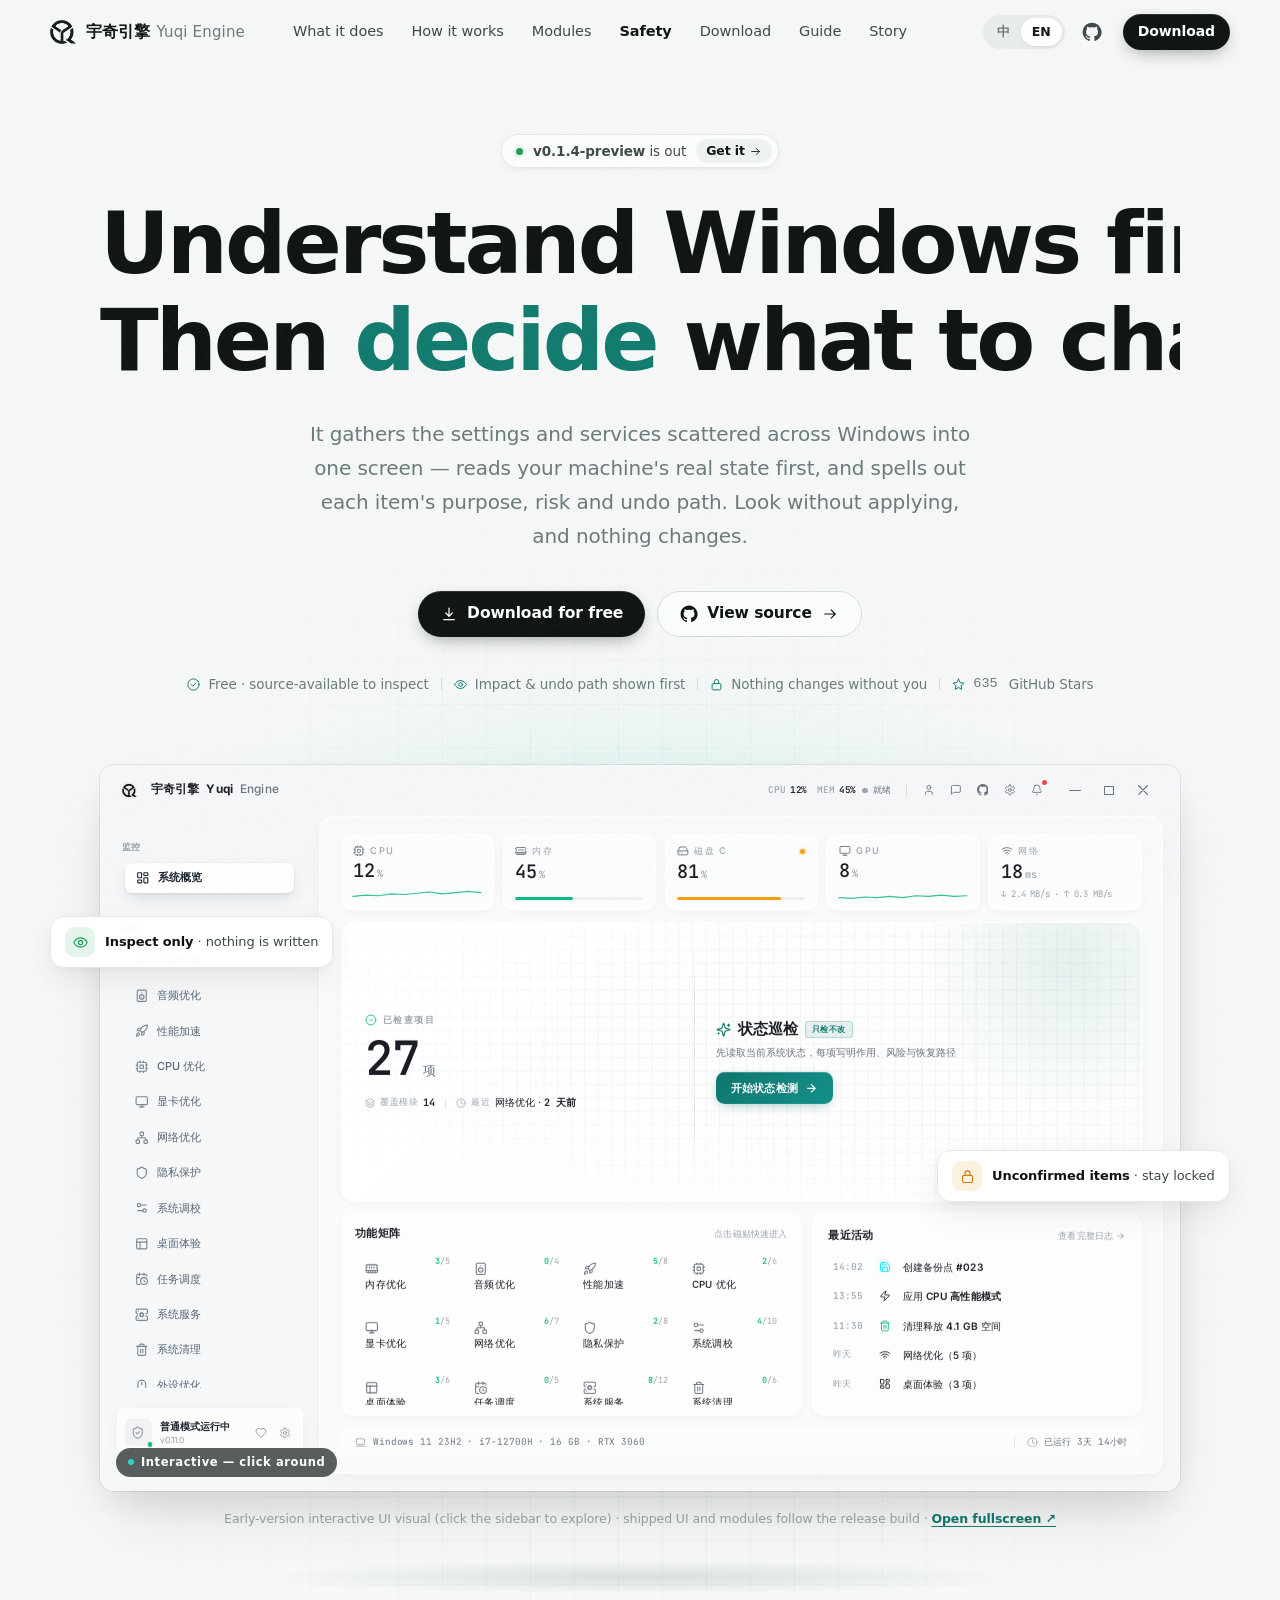
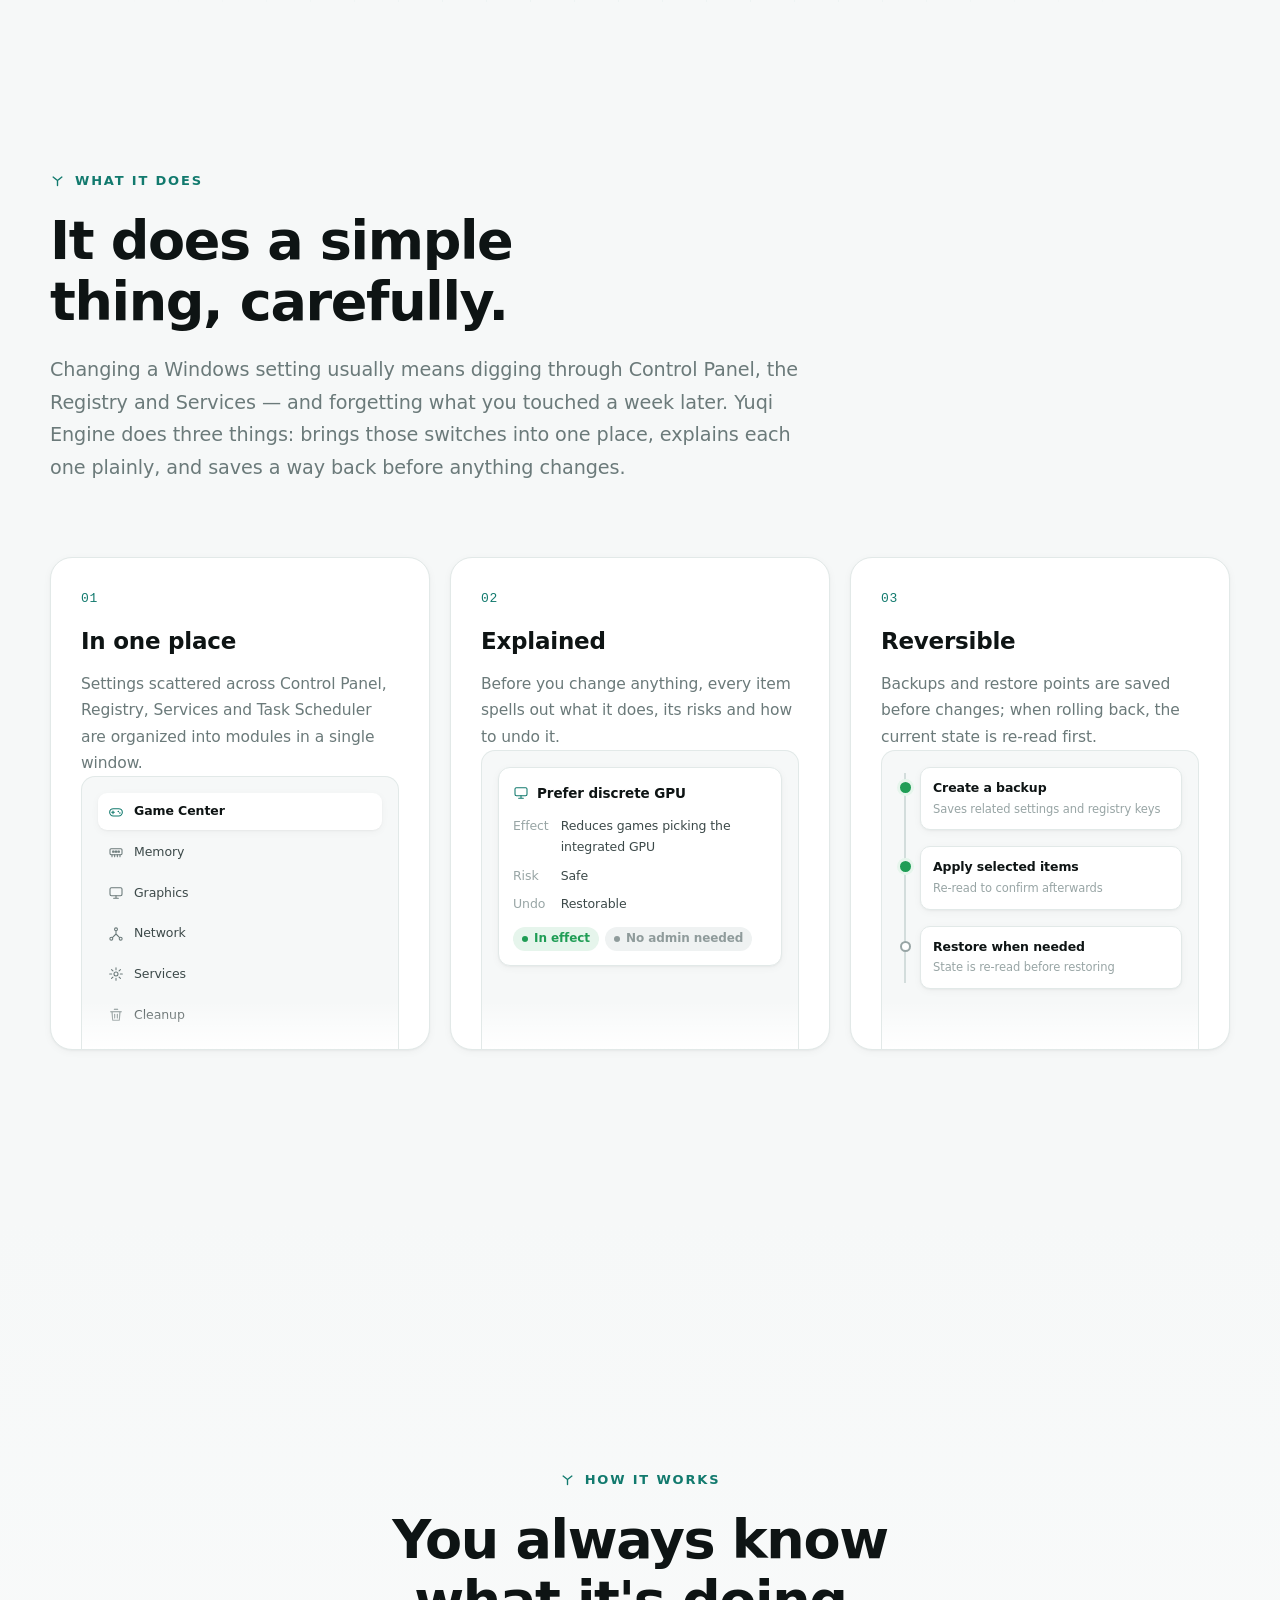
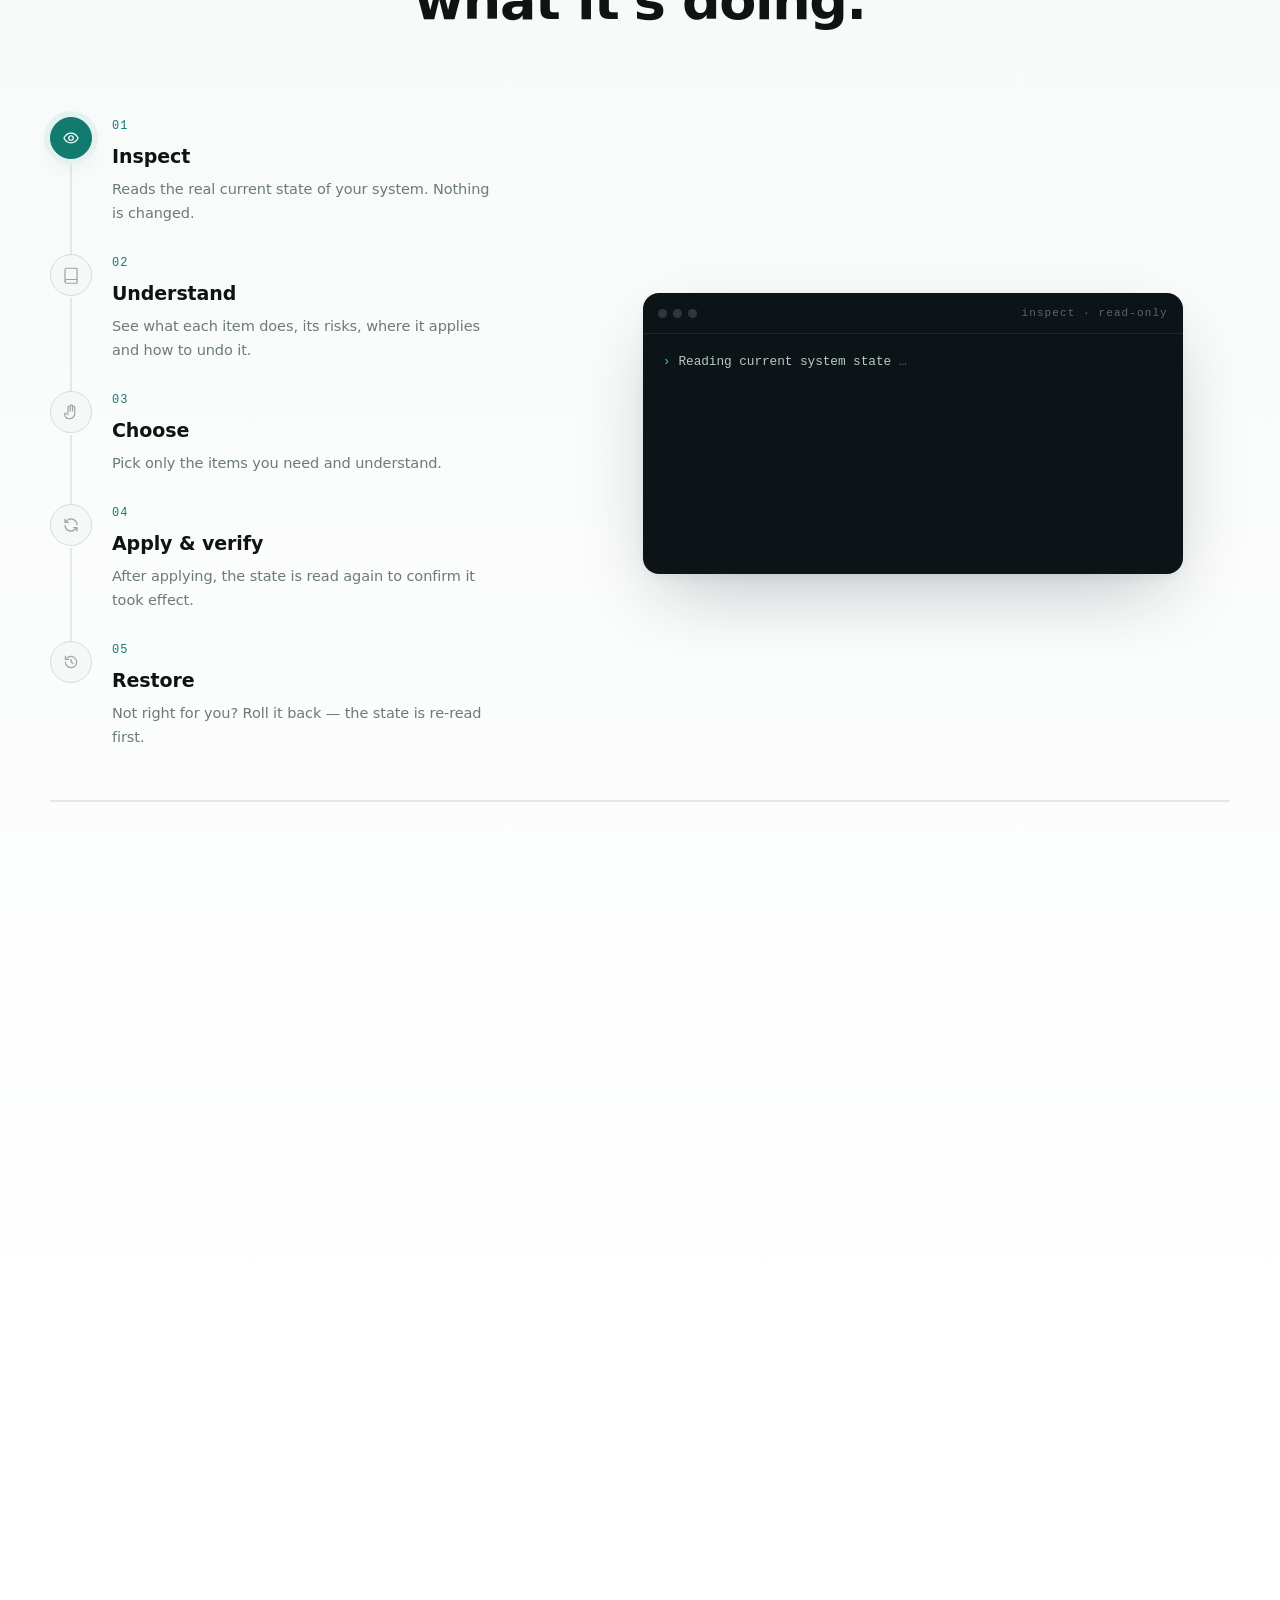
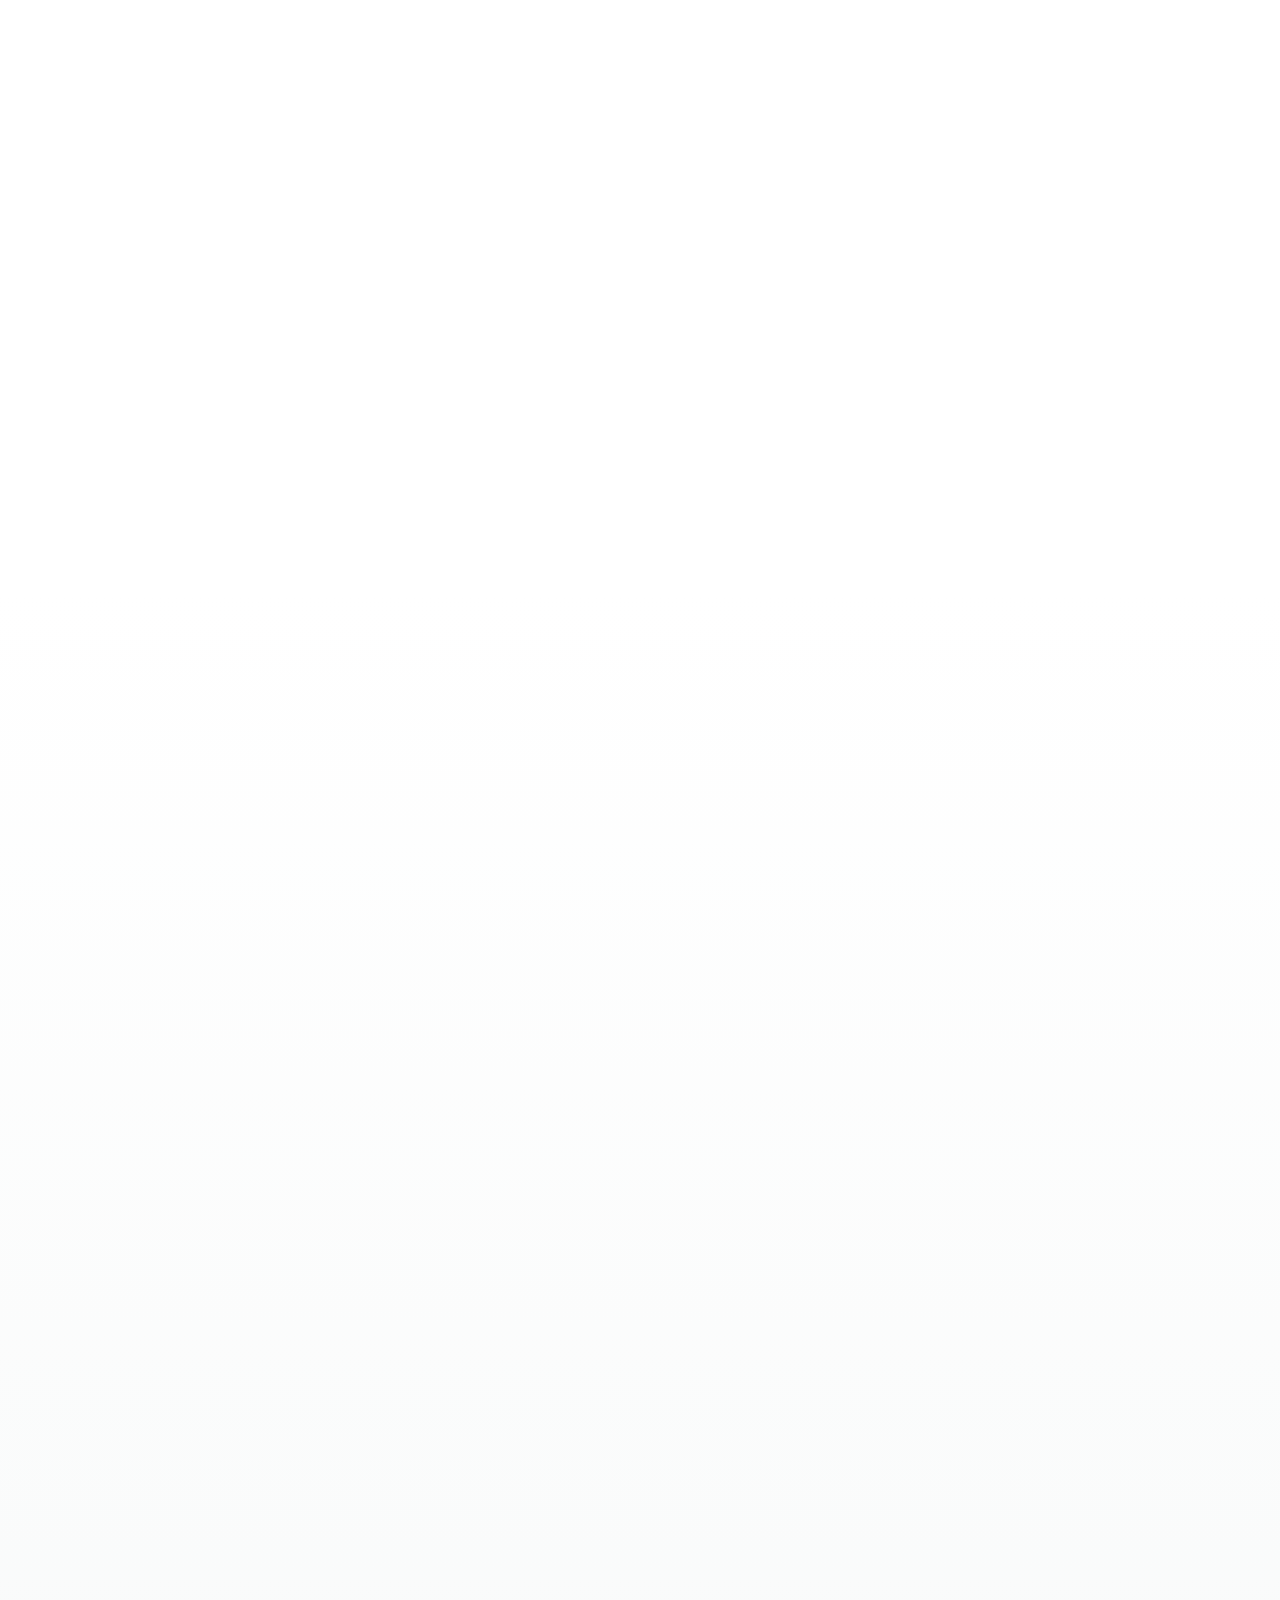
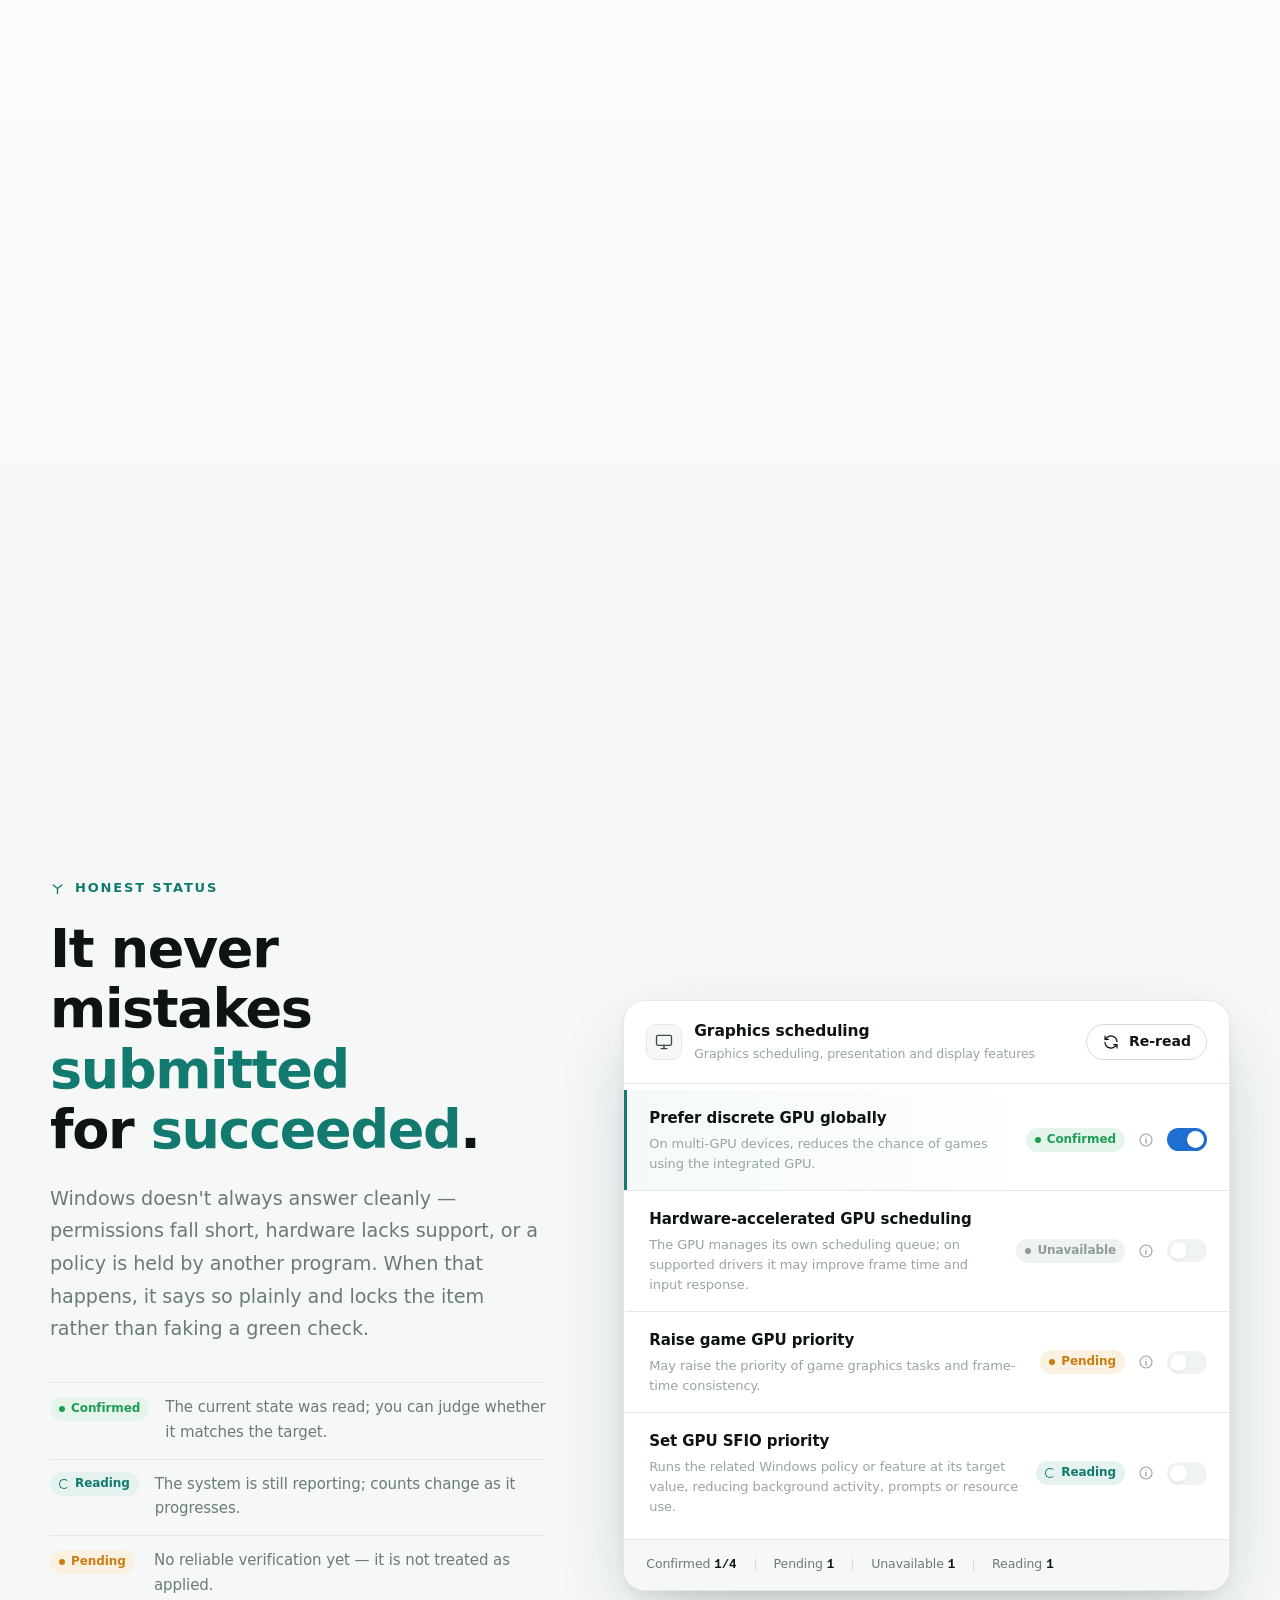
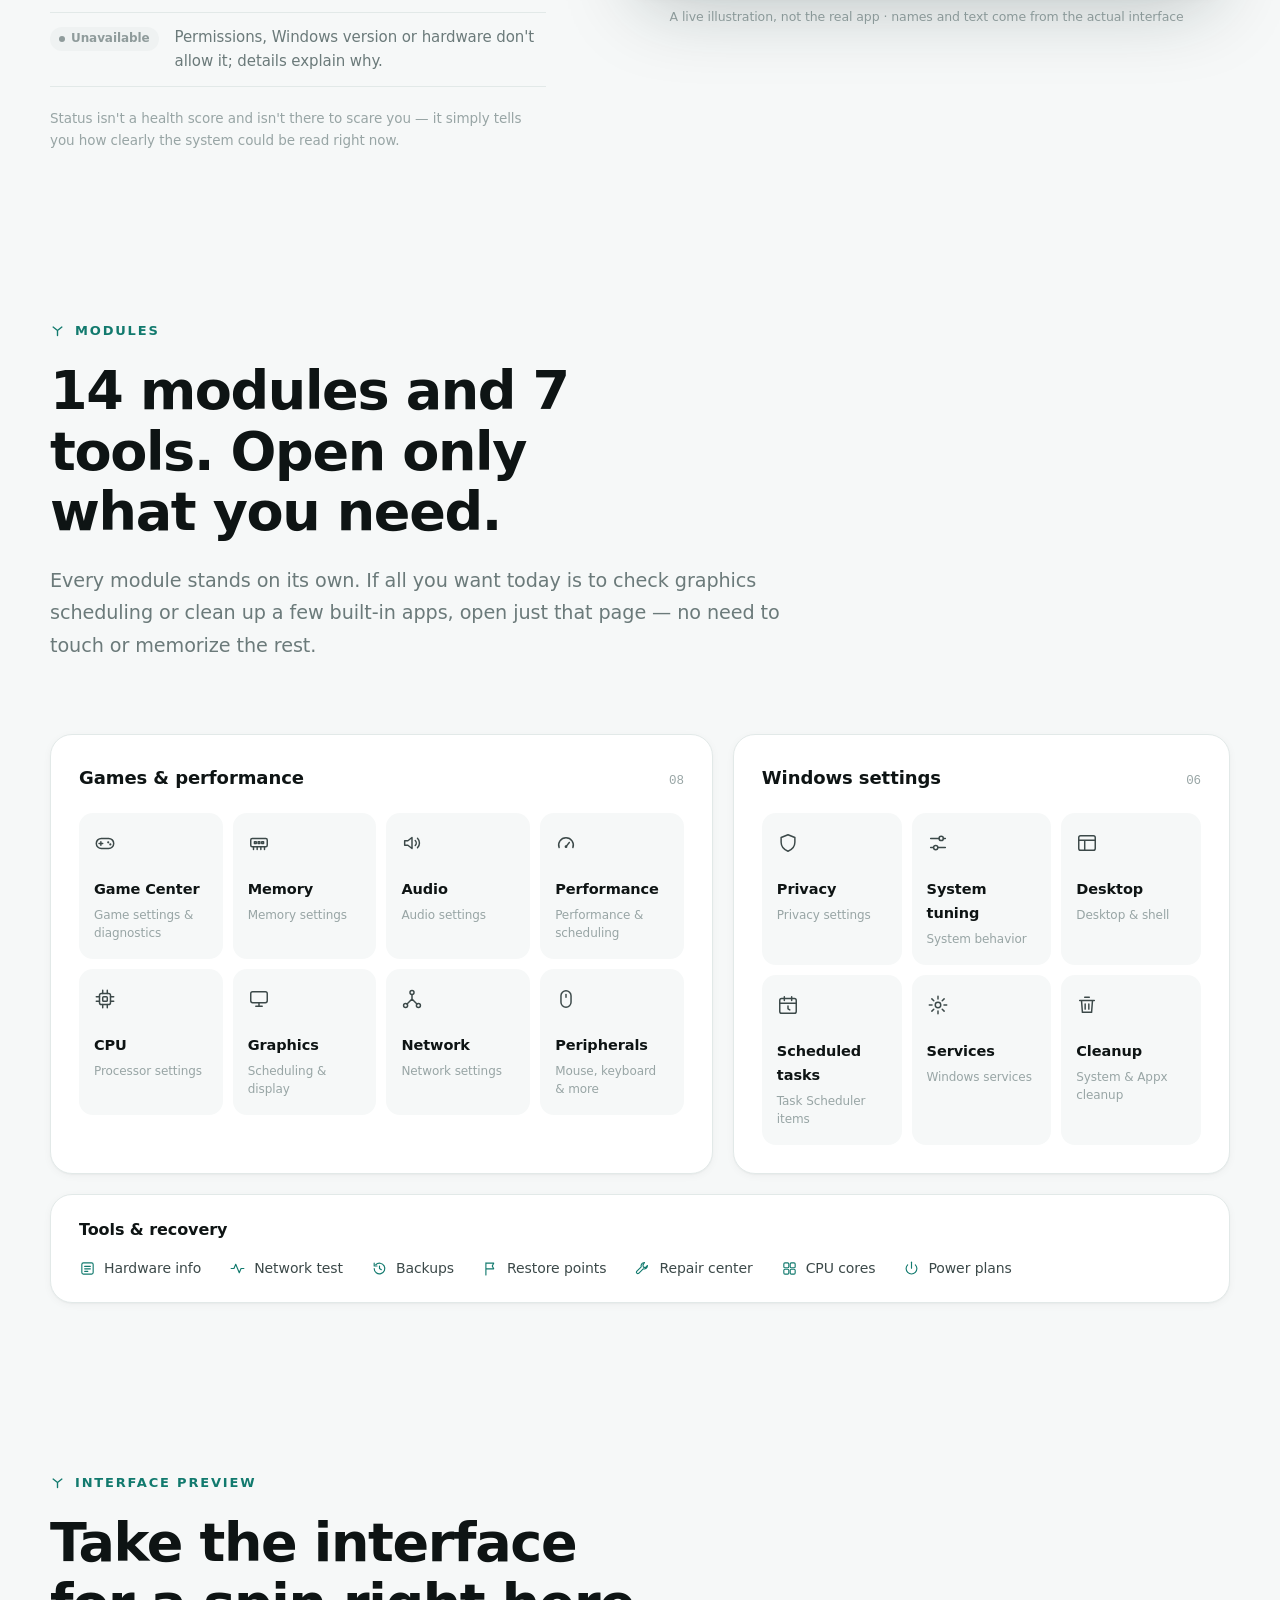
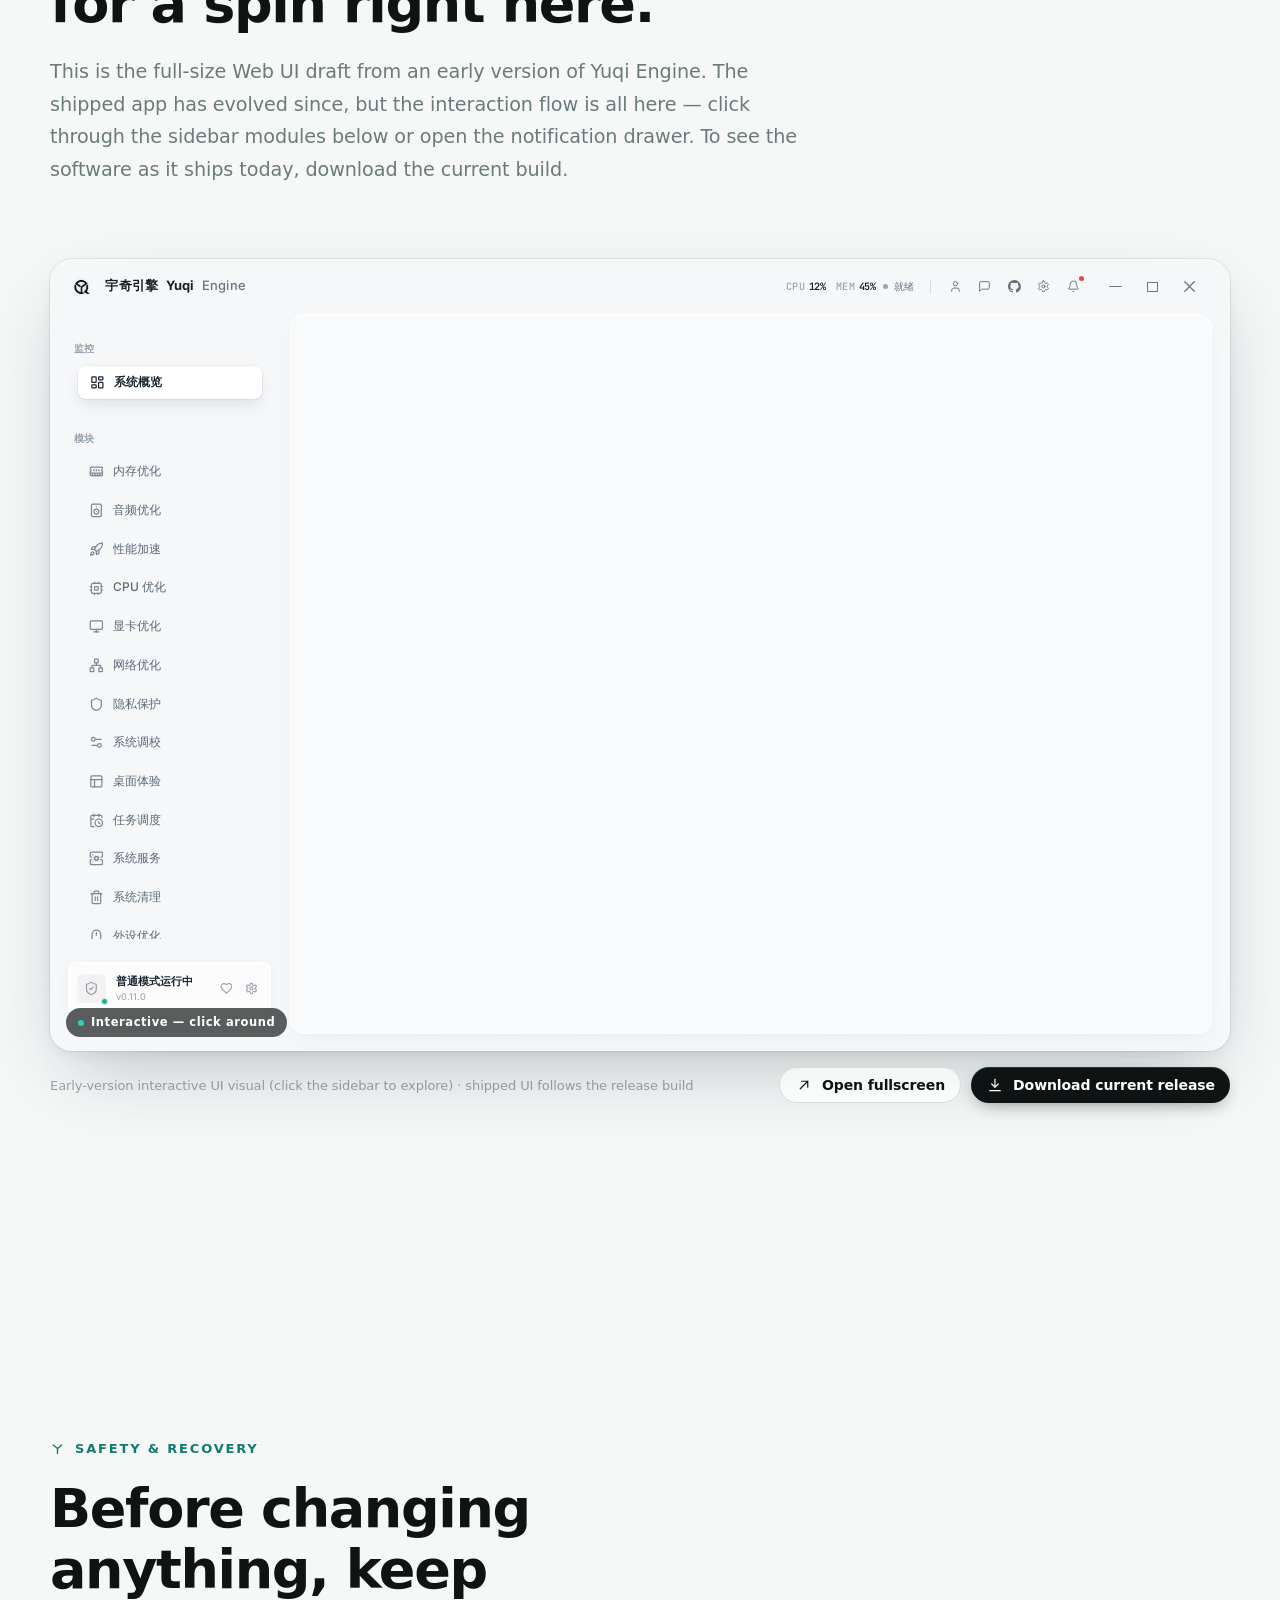
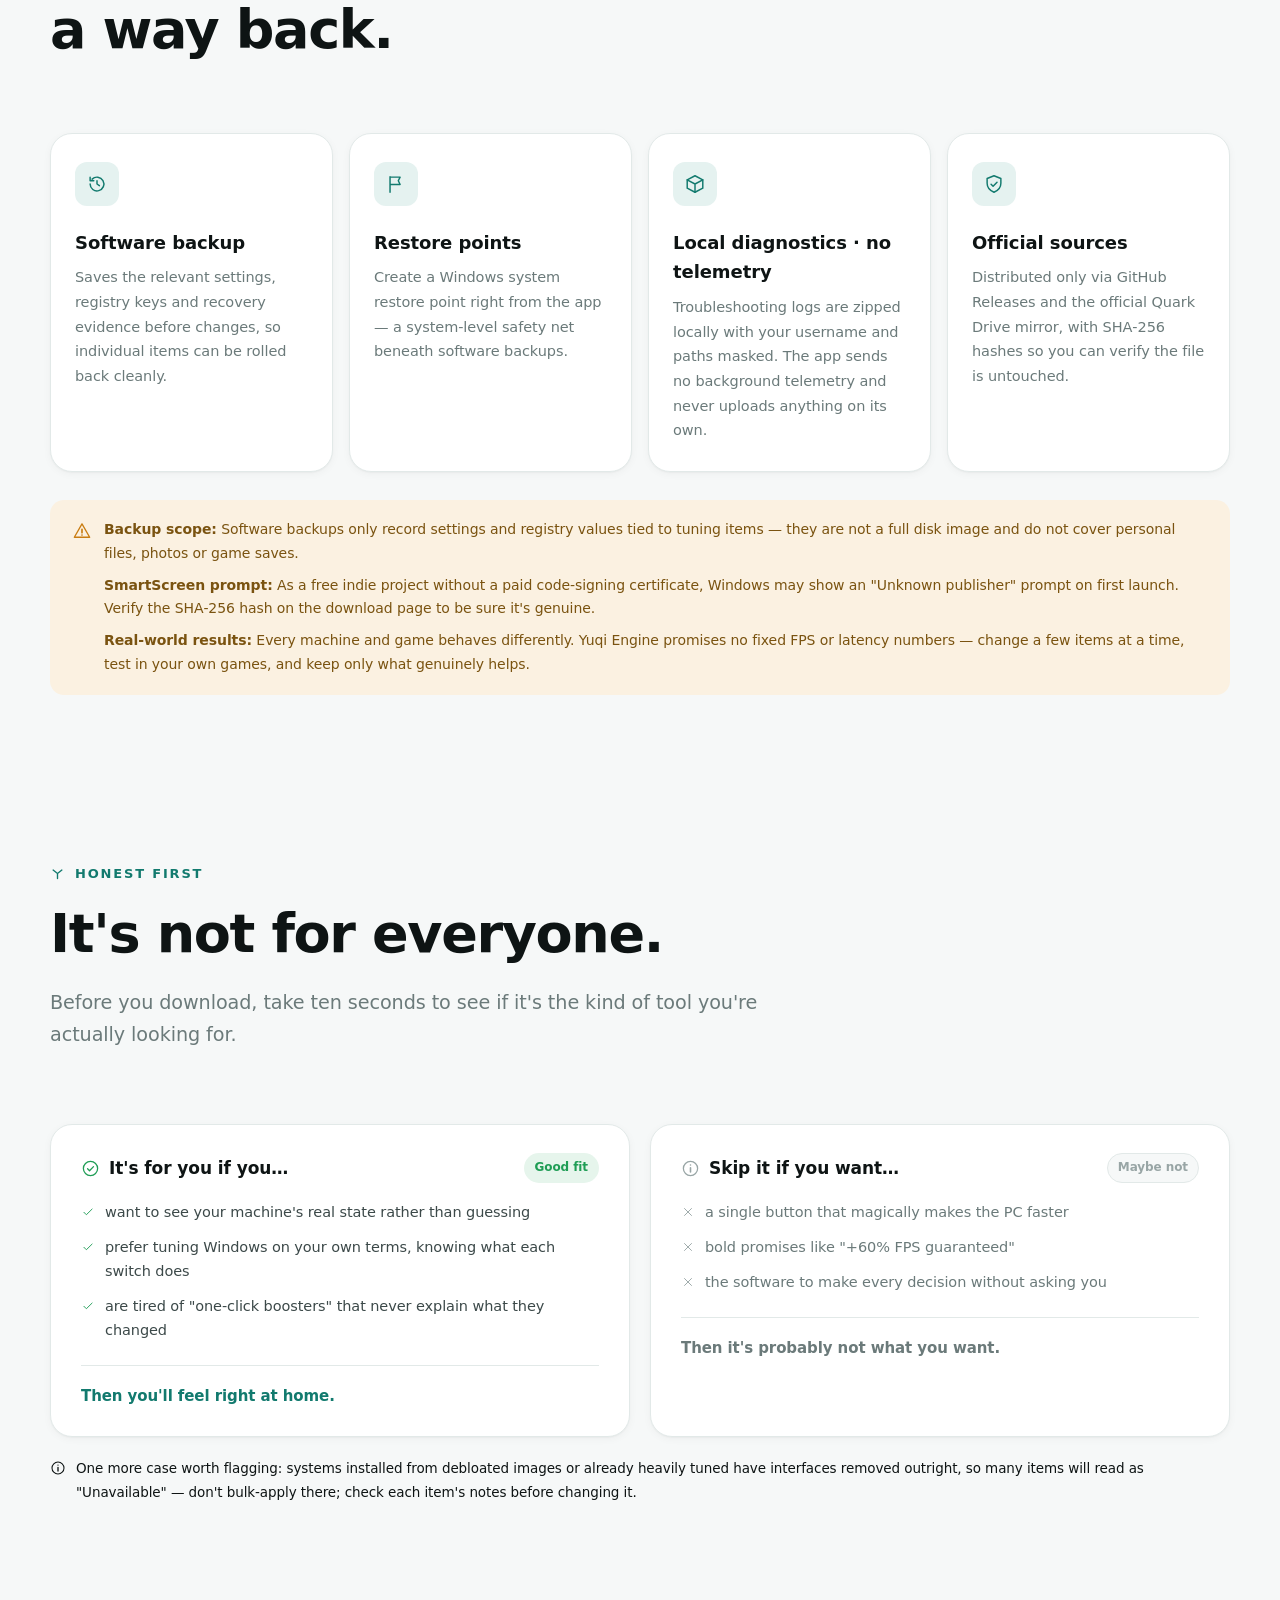
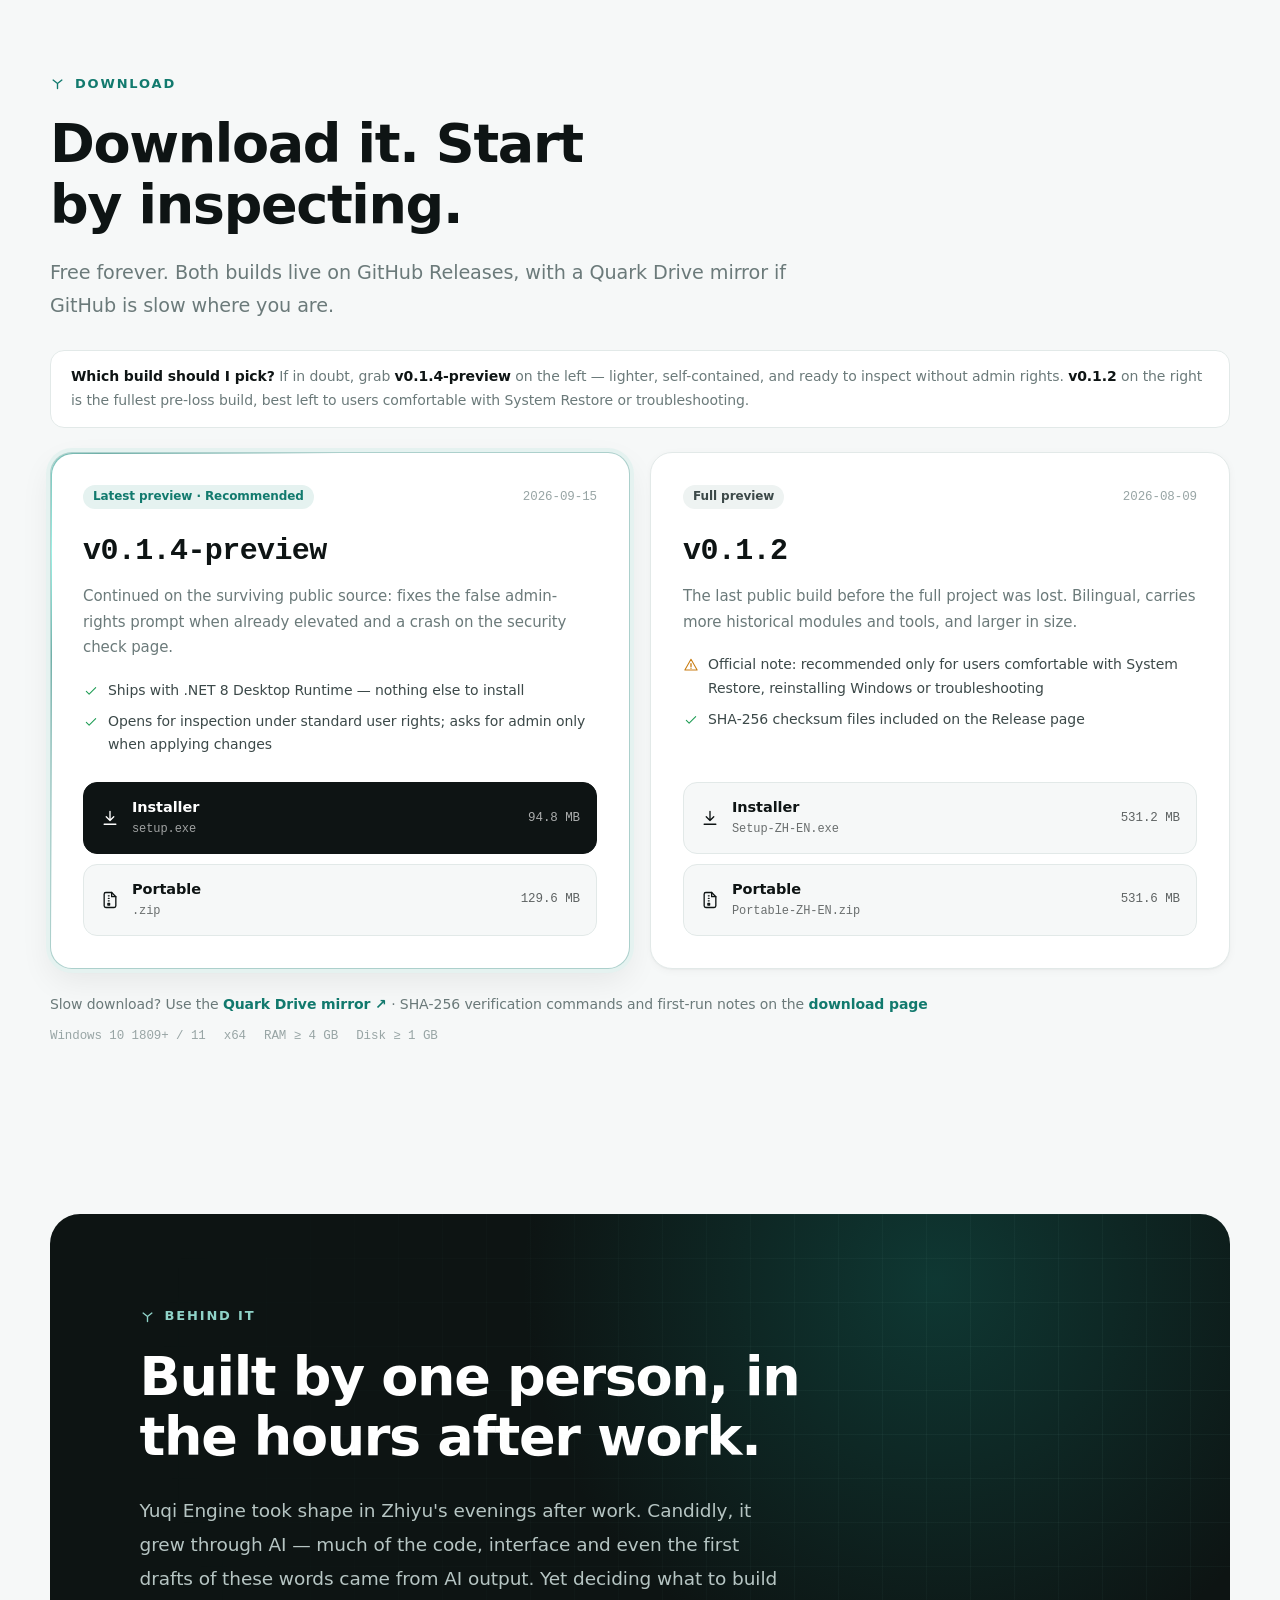
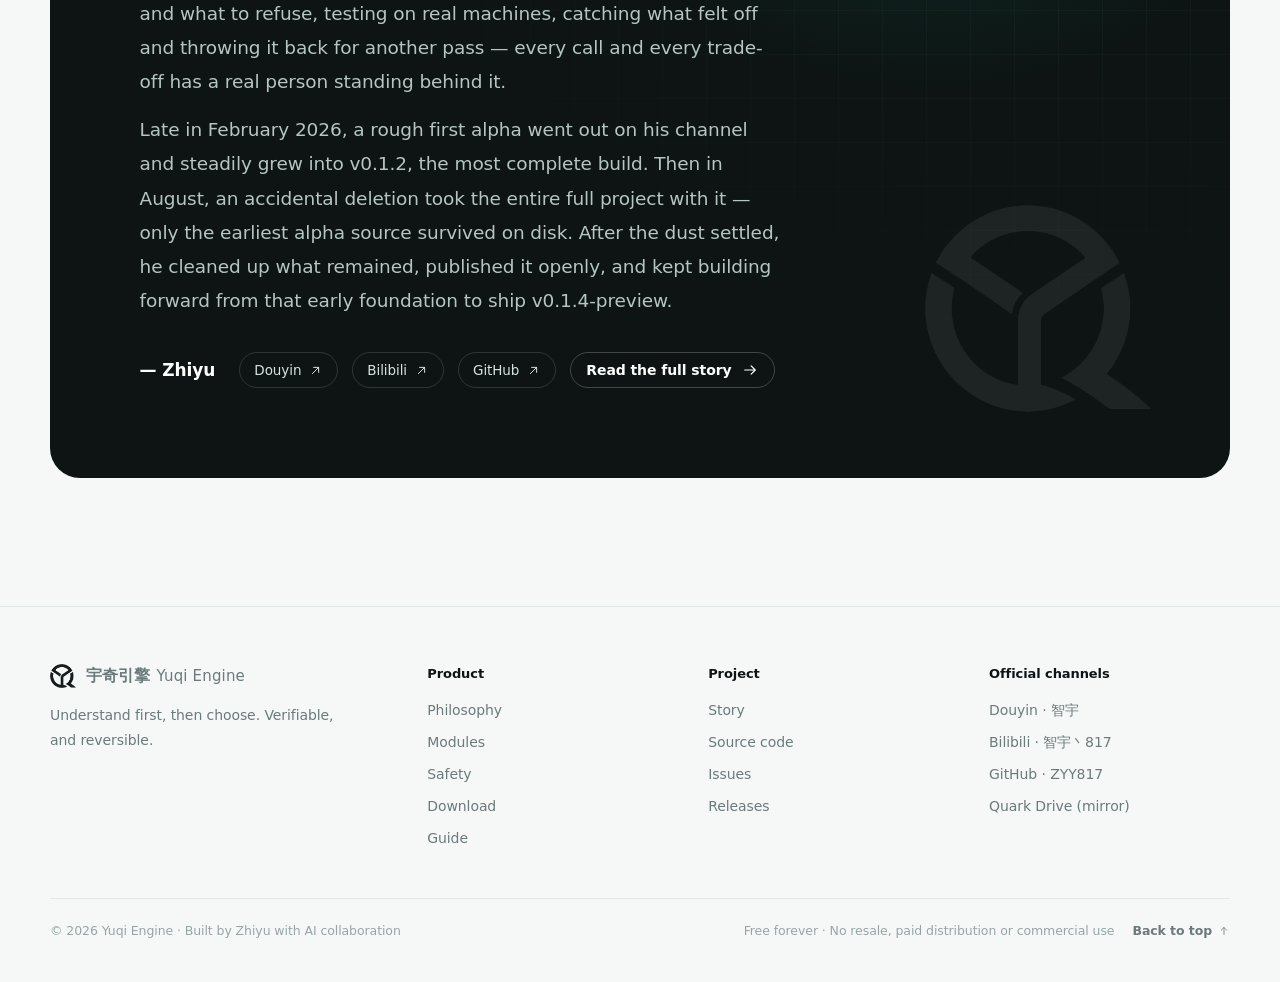
==== index.html @ c62574f2 "feat: YuqiEngine official site - bilingual, interactive app preview, auto release sync" ====
﻿<!DOCTYPE html>
<html lang="zh-CN" data-lang="zh" data-title-zh="宇奇引擎 · Yuqi Engine — 看清楚，再决定" data-title-en="Yuqi Engine — See every setting clearly. Then decide.">
<head>
<meta charset="UTF-8">
<meta name="viewport" content="width=device-width, initial-scale=1">
<title>宇奇引擎 · Yuqi Engine — 看清楚，再决定</title>
<meta name="description" content="宇奇引擎：面向 Windows 10 / 11 的模块化系统优化、检测与恢复工具。每一项都写明作用、风险和恢复方式。永久免费。">
<meta name="theme-color" content="#f6f8f8">
<meta property="og:title" content="宇奇引擎 · Yuqi Engine">
<meta property="og:description" content="先理解，再选择；可验证，也可恢复。面向 Windows 10 / 11 的系统优化、检测与恢复工具。">
<meta property="og:image" content="assets/img/overview-v0.1.1.png">
<link rel="icon" type="image/png" href="assets/img/logo-dark.png">
<script>(function(){var l;try{l=localStorage.getItem("yuqi-lang")}catch(e){}if(l!=="zh"&&l!=="en"){l=(navigator.language||"zh").toLowerCase().indexOf("zh")===0?"zh":"en"}document.documentElement.setAttribute("data-lang",l)})();</script>
<link rel="stylesheet" href="assets/css/style.css">
</head>
<body>
<script src="assets/js/icons.js"></script>

<!-- ============ NAV ============ -->
<header class="nav">
  <div class="wrap nav-inner">
    <a class="brand" href="index.html" aria-label="宇奇引擎 Yuqi Engine">
      <img src="assets/img/logo-dark.png" alt="">
      <span>宇奇引擎 <small>Yuqi Engine</small></span>
    </a>
    <nav class="nav-links" aria-label="主导航">
      <a href="#features"><span class="zh">它做什么</span><span class="en">What it does</span></a>
      <a href="#how"><span class="zh">工作方式</span><span class="en">How it works</span></a>
      <a href="#modules"><span class="zh">模块</span><span class="en">Modules</span></a>
      <a href="#safety"><span class="zh">安全</span><span class="en">Safety</span></a>
      <a href="download.html"><span class="zh">下载</span><span class="en">Download</span></a>
      <a href="guide.html"><span class="zh">使用指南</span><span class="en">Guide</span></a>
      <a href="story.html"><span class="zh">项目故事</span><span class="en">Story</span></a>
    </nav>
    <div class="nav-right">
      <div class="lang-toggle" role="group" aria-label="Language">
        <button type="button" data-set-lang="zh">中</button>
        <button type="button" data-set-lang="en">EN</button>
      </div>
      <a class="icon-btn" href="https://github.com/ZYY817/YuqiEngine" target="_blank" rel="noopener" aria-label="GitHub"><svg class="icon fill"><use href="#i-github"/></svg></a>
      <a class="btn btn-primary btn-sm nav-cta" href="download.html"><span class="zh">免费下载</span><span class="en">Download</span></a>
      <button class="icon-btn menu-btn" type="button" aria-label="菜单 Menu" aria-expanded="false"><svg class="icon"><use href="#i-menu"/></svg></button>
    </div>
  </div>
</header>
<div class="mobile-menu">
  <a href="#features"><span class="zh">它做什么</span><span class="en">What it does</span></a>
  <a href="#how"><span class="zh">工作方式</span><span class="en">How it works</span></a>
  <a href="#modules"><span class="zh">模块</span><span class="en">Modules</span></a>
  <a href="#safety"><span class="zh">安全</span><span class="en">Safety</span></a>
  <a href="download.html"><span class="zh">下载</span><span class="en">Download</span></a>
  <a href="guide.html"><span class="zh">使用指南</span><span class="en">Guide</span></a>
  <a href="story.html"><span class="zh">项目故事</span><span class="en">Story</span></a>
  <a class="btn btn-primary" href="download.html"><span class="zh">免费下载</span><span class="en">Download for free</span></a>
</div>

<main>
<!-- ============ HERO ============ -->
<section class="hero">
  <div class="grid-bg"></div>
  <div class="hero-glow"></div>
  <div class="wrap">
    <div class="hero-copy">
      <a class="pill fade-up" style="--d:80ms" href="download.html">
        <span class="dot"></span>
        <span><span class="zh"><b data-rel-tag>v0.1.4-preview</b> 已发布</span><span class="en"><b data-rel-tag>v0.1.4-preview</b> is out</span></span>
        <span class="tag"><span class="zh">查看下载</span><span class="en">Get it</span><svg class="icon" style="width:13px;height:13px"><use href="#i-arrow"/></svg></span>
      </a>

      <h1 class="hero-title">
        <span class="zh">
          <span class="line"><span style="--d:180ms">先<span class="accent">看懂</span> Windows，</span></span>
          <span class="line"><span style="--d:320ms">再决定怎么改。</span></span>
        </span>
        <span class="en">
          <span class="line"><span style="--d:180ms">Understand Windows first.</span></span>
          <span class="line"><span style="--d:320ms">Then <span class="accent">decide</span> what to change.</span></span>
        </span>
      </h1>

      <p class="hero-sub fade-up" style="--d:480ms">
        <span class="zh">它把散落在 Windows 各处的设置、服务和组件整理到一个界面，先读出电脑现在的真实状态，再把每一项的作用、风险和怎么改回去写清楚。你只看不点，它就什么都不动。</span>
        <span class="en">It gathers the settings and services scattered across Windows into one screen — reads your machine's real state first, and spells out each item's purpose, risk and undo path. Look without applying, and nothing changes.</span>
      </p>

      <div class="hero-ctas fade-up" style="--d:600ms">
        <a class="btn btn-primary" href="download.html">
          <svg class="icon"><use href="#i-download"/></svg>
          <span class="zh">免费下载</span><span class="en">Download for free</span>
        </a>
        <a class="btn btn-ghost" href="https://github.com/ZYY817/YuqiEngine" target="_blank" rel="noopener">
          <svg class="icon fill"><use href="#i-github"/></svg>
          <span class="zh">查看源码</span><span class="en">View source</span>
          <svg class="icon arrow"><use href="#i-arrow"/></svg>
        </a>
      </div>

      <div class="hero-meta fade-up" style="--d:720ms">
        <span><svg class="icon"><use href="#i-checkCircle"/></svg><span class="zh">免费 · 源码公开可审查</span><span class="en">Free · source-available to inspect</span></span>
        <span><svg class="icon"><use href="#i-eye"/></svg><span class="zh">改前写明影响和退路</span><span class="en">Impact &amp; undo path shown first</span></span>
        <span><svg class="icon"><use href="#i-lock"/></svg><span class="zh">不自动改动系统</span><span class="en">Nothing changes without you</span></span>
        <span><svg class="icon"><use href="#i-star"/></svg><span class="mono" data-stars>635</span>&nbsp;GitHub Stars</span>
      </div>
    </div>

    <div class="hero-stage">
      <div class="float-chip chip-a" style="--d:1300ms">
        <span class="badge" style="background:var(--ok-soft);color:var(--ok)"><svg class="icon"><use href="#i-eye"/></svg></span>
        <span><span class="zh"><b>只做检测</b> · 不写入系统设置</span><span class="en"><b>Inspect only</b> · nothing is written</span></span>
      </div>
      <div class="float-chip chip-b" style="--d:1500ms">
        <span class="badge" style="background:var(--warn-soft);color:var(--warn)"><svg class="icon"><use href="#i-lock"/></svg></span>
        <span><span class="zh"><b>未确认的项目</b> · 保持锁定</span><span class="en"><b>Unconfirmed items</b> · stay locked</span></span>
      </div>
      <div class="window hero-window">
        <div class="app-embed" data-embed="hero">
          <iframe data-src="app/?embed=1" title="宇奇引擎早期版本界面视觉稿 · 可交互预览 Yuqi Engine early UI preview" tabindex="-1"></iframe>
          <div class="embed-live" aria-hidden="true"><i></i><span class="zh">界面可直接点击体验</span><span class="en">Interactive — click around</span></div>
          <picture>
            <source type="image/webp" srcset="assets/img/app-preview.webp">
            <img class="fallback-shot" src="assets/img/app-preview.png" width="1440" height="900" alt="宇奇引擎早期版本界面视觉稿 Yuqi Engine early UI visual" loading="lazy">
          </picture>
        </div>
      </div>
      <div class="hero-reflect"></div>
      <p class="shot-note">
        <span class="zh">早期版本界面视觉稿（可直接点击左侧模块体验） · 当前发布版界面与模块以软件为准 · <a href="app/" target="_blank" rel="noopener">全屏打开 ↗</a></span>
        <span class="en">Early-version interactive UI visual (click the sidebar to explore) · shipped UI and modules follow the release build · <a href="app/" target="_blank" rel="noopener">Open fullscreen ↗</a></span>
      </p>
    </div>
  </div>
</section>

<!-- ============ WHAT IT DOES ============ -->
<section class="section" id="features">
  <div class="wrap">
    <div class="section-head reveal">
      <div class="kicker"><svg class="ymark"><use href="#i-ymark"/></svg><span class="zh">它做什么</span><span class="en">What it does</span></div>
      <h2 class="h2"><span class="zh">它做的事情很简单。</span><span class="en">It does a simple thing, carefully.</span></h2>
      <p class="lead">
        <span class="zh">平时想改个系统设置，往往得在控制面板、注册表和服务里来回翻，改完还容易忘了动过哪。它只做三件事：把这些开关收拢到一处，把每一项讲明白，并在改动前先留好退路。</span>
        <span class="en">Changing a Windows setting usually means digging through Control Panel, the Registry and Services — and forgetting what you touched a week later. Yuqi Engine does three things: brings those switches into one place, explains each one plainly, and saves a way back before anything changes.</span>
      </p>
    </div>

    <div class="what-grid">
      <article class="card what-card reveal" style="--d:0ms">
        <div class="num">01</div>
        <h3><span class="zh">集中</span><span class="en">In one place</span></h3>
        <p><span class="zh">散落在系统各处的设置、服务和计划任务，按模块收进同一个窗口，不用再到处翻找。</span><span class="en">Settings scattered across Control Panel, Registry, Services and Task Scheduler are organized into modules in a single window.</span></p>
        <div class="mini" aria-hidden="true">
          <div class="mini-list">
            <div class="mini-row on"><svg class="icon"><use href="#i-game"/></svg><span class="zh">游戏优化中心</span><span class="en">Game Center</span></div>
            <div class="mini-row"><svg class="icon"><use href="#i-memory"/></svg><span class="zh">内存优化</span><span class="en">Memory</span></div>
            <div class="mini-row"><svg class="icon"><use href="#i-monitor"/></svg><span class="zh">显卡优化</span><span class="en">Graphics</span></div>
            <div class="mini-row"><svg class="icon"><use href="#i-network"/></svg><span class="zh">网络优化</span><span class="en">Network</span></div>
            <div class="mini-row"><svg class="icon"><use href="#i-gear"/></svg><span class="zh">系统服务</span><span class="en">Services</span></div>
            <div class="mini-row"><svg class="icon"><use href="#i-trash"/></svg><span class="zh">系统清理</span><span class="en">Cleanup</span></div>
          </div>
        </div>
      </article>

      <article class="card what-card reveal" style="--d:90ms">
        <div class="num">02</div>
        <h3><span class="zh">说明</span><span class="en">Explained</span></h3>
        <p><span class="zh">每一项改动前，都写清楚作用、风险和怎么改回去。先看明白，再决定动不动。</span><span class="en">Before you change anything, every item spells out what it does, its risks and how to undo it.</span></p>
        <div class="mini" aria-hidden="true">
          <div class="mini-detail">
            <div class="t"><svg class="icon" style="width:16px;height:16px;color:var(--brand)"><use href="#i-monitor"/></svg><span class="zh">全局优先独显</span><span class="en">Prefer discrete GPU</span></div>
            <dl>
              <dt><span class="zh">作用</span><span class="en">Effect</span></dt>
              <dd><span class="zh">多显卡设备上减少游戏误用核显</span><span class="en">Reduces games picking the integrated GPU</span></dd>
              <dt><span class="zh">风险</span><span class="en">Risk</span></dt>
              <dd><span class="zh">安全</span><span class="en">Safe</span></dd>
              <dt><span class="zh">恢复</span><span class="en">Undo</span></dt>
              <dd><span class="zh">支持恢复</span><span class="en">Restorable</span></dd>
            </dl>
            <div class="tags">
              <span class="st st-ok"><i></i><span class="zh">系统已生效</span><span class="en">In effect</span></span>
              <span class="st st-na"><i></i><span class="zh">无需管理员</span><span class="en">No admin needed</span></span>
            </div>
          </div>
        </div>
      </article>

      <article class="card what-card reveal" style="--d:180ms">
        <div class="num">03</div>
        <h3><span class="zh">可退回</span><span class="en">Reversible</span></h3>
        <p><span class="zh">改动前先存好软件备份或系统还原点；需要退回时，也会先重新读取当前状态再恢复。</span><span class="en">Backups and restore points are saved before changes; when rolling back, the current state is re-read first.</span></p>
        <div class="mini" aria-hidden="true">
          <div class="mini-tl">
            <div class="step done"><b><span class="zh">创建备份</span><span class="en">Create a backup</span></b><span><span class="zh">保存相关设置与注册表项</span><span class="en">Saves related settings and registry keys</span></span></div>
            <div class="step done"><b><span class="zh">应用所选项目</span><span class="en">Apply selected items</span></b><span><span class="zh">应用后重新读取确认</span><span class="en">Re-read to confirm afterwards</span></span></div>
            <div class="step"><b><span class="zh">需要时恢复</span><span class="en">Restore when needed</span></b><span><span class="zh">恢复前再次读取当前状态</span><span class="en">State is re-read before restoring</span></span></div>
          </div>
        </div>
      </article>
    </div>
  </div>
</section>

<!-- ============ FLOW ============ -->
<section class="section flow-section" id="how">
  <div class="flow-pin" id="flowPin" data-step="0">
    <div class="flow-sticky">
      <div class="wrap">
        <div class="section-head center">
          <div class="kicker"><svg class="ymark"><use href="#i-ymark"/></svg><span class="zh">工作方式</span><span class="en">How it works</span></div>
          <h2 class="h2"><span class="zh">每一步，你都知道发生了什么。</span><span class="en">You always know what it's doing.</span></h2>
        </div>

        <div class="flow-cols">
          <ol class="flow-steps">
            <li class="fstep" data-i="0">
              <div class="flow-node"><svg class="icon"><use href="#i-eye"/></svg></div>
              <div class="idx">01</div>
              <h3><span class="zh">检测</span><span class="en">Inspect</span></h3>
              <p><span class="zh">读取系统当前的真实状态，不做任何修改。</span><span class="en">Reads the real current state of your system. Nothing is changed.</span></p>
            </li>
            <li class="fstep" data-i="1">
              <div class="flow-node"><svg class="icon"><use href="#i-book"/></svg></div>
              <div class="idx">02</div>
              <h3><span class="zh">了解</span><span class="en">Understand</span></h3>
              <p><span class="zh">查看每一项的作用、风险、目标位置与恢复方式。</span><span class="en">See what each item does, its risks, where it applies and how to undo it.</span></p>
            </li>
            <li class="fstep" data-i="2">
              <div class="flow-node"><svg class="icon"><use href="#i-hand"/></svg></div>
              <div class="idx">03</div>
              <h3><span class="zh">选择</span><span class="en">Choose</span></h3>
              <p><span class="zh">只勾选你需要、也看得懂的项目。</span><span class="en">Pick only the items you need and understand.</span></p>
            </li>
            <li class="fstep" data-i="3">
              <div class="flow-node"><svg class="icon"><use href="#i-refresh"/></svg></div>
              <div class="idx">04</div>
              <h3><span class="zh">应用并复核</span><span class="en">Apply &amp; verify</span></h3>
              <p><span class="zh">应用后重新读取，确认是否真正生效。</span><span class="en">After applying, the state is read again to confirm it took effect.</span></p>
            </li>
            <li class="fstep" data-i="4">
              <div class="flow-node"><svg class="icon"><use href="#i-backup"/></svg></div>
              <div class="idx">05</div>
              <h3><span class="zh">恢复</span><span class="en">Restore</span></h3>
              <p><span class="zh">不合适就退回去，恢复前会再次读取状态。</span><span class="en">Not right for you? Roll it back — the state is re-read first.</span></p>
            </li>
          </ol>

          <div class="flow-stage" aria-hidden="true">
            <div class="fvis" data-i="0">
              <div class="term">
                <div class="term-bar"><i></i><i></i><i></i><span class="zh">检测 · 只读</span><span class="en">inspect · read-only</span></div>
                <div class="term-body" data-term>
                  <p><span class="t-c">›</span><span class="zh">正在读取当前系统状态</span><span class="en">Reading current system state</span><span class="t-mut"> …</span></p>
                  <p><i class="t-d ok"></i><span class="zh">显示与图形设置</span><span class="en">Display &amp; graphics</span><span class="t-mut"> — </span><b><span class="zh">已确认</span><span class="en">confirmed</span></b></p>
                  <p><i class="t-d ok"></i><span class="zh">系统服务</span><span class="en">System services</span><span class="t-mut"> — </span><b><span class="zh">已确认</span><span class="en">confirmed</span></b></p>
                  <p><i class="t-d warn"></i><span class="zh">网络参数</span><span class="en">Network parameters</span><span class="t-mut"> — </span><span class="t-warn"><span class="zh">待确认</span><span class="en">pending</span></span></p>
                  <p><i class="t-d na"></i><span class="zh">组策略项</span><span class="en">Group policy item</span><span class="t-mut"> — </span><span class="t-mut"><span class="zh">不可用 · 需管理员权限</span><span class="en">unavailable · needs admin</span></span></p>
                  <p><span class="t-c">›</span><span class="zh">检测完成 · 4 项已读取 · 未写入任何设置</span><span class="en">Done · 4 items read · nothing written</span></p>
                  <p class="t-caret-line"><span class="t-caret"></span></p>
                </div>
              </div>
            </div>
            <div class="fvis" data-i="1">
              <div class="card fvis-card">
                <div class="mini-detail">
                  <div class="t"><svg class="icon" style="width:16px;height:16px;color:var(--brand)"><use href="#i-sliders"/></svg><span class="zh">禁用自动维护夜间唤醒</span><span class="en">Disable maintenance wake timers</span></div>
                  <dl>
                    <dt><span class="zh">作用</span><span class="en">Effect</span></dt>
                    <dd><span class="zh">避免电脑在睡眠时被系统例行维护任务半夜唤醒</span><span class="en">Prevents routine Windows maintenance from waking the PC during sleep</span></dd>
                    <dt><span class="zh">风险</span><span class="en">Risk</span></dt>
                    <dd><span class="zh">低 · 维护顺延至开机空闲时</span><span class="en">Low · runs next idle session</span></dd>
                    <dt><span class="zh">恢复</span><span class="en">Undo</span></dt>
                    <dd><span class="zh">一键恢复默认电源与计划策略</span><span class="en">Restores default power &amp; task policy</span></dd>
                  </dl>
                  <div class="tags">
                    <span class="st st-ok"><i></i><span class="zh">已读取当前值</span><span class="en">Current value read</span></span>
                    <span class="st st-warn"><i></i><span class="zh">应用需管理员</span><span class="en">Admin to apply</span></span>
                  </div>
                </div>
              </div>
            </div>
            <div class="fvis" data-i="2">
              <div class="card fvis-card">
                <div class="pick">
                  <div class="pick-row on"><i class="ck"><svg class="icon"><use href="#i-check"/></svg></i><span class="zh">关闭不需要的后台服务</span><span class="en">Disable unneeded services</span></div>
                  <div class="pick-row on"><i class="ck"><svg class="icon"><use href="#i-check"/></svg></i><span class="zh">游戏时优先独显</span><span class="en">Prefer discrete GPU for games</span></div>
                  <div class="pick-row"><i class="ck"></i><span class="zh">调整电源方案</span><span class="en">Adjust power plan</span></div>
                  <div class="pick-row locked"><i class="ck lock"><svg class="icon"><use href="#i-lock"/></svg></i><span class="zh">待确认的项目 · 保持锁定</span><span class="en">Unconfirmed · stays locked</span></div>
                </div>
              </div>
            </div>
            <div class="fvis" data-i="3">
              <div class="card fvis-card">
                <div class="seq">
                  <div class="seq-row"><span class="st st-warn"><i></i><span class="zh">已提交</span><span class="en">Submitted</span></span><span class="seq-mut"><span class="zh">写入指令已发出</span><span class="en">write command sent</span></span></div>
                  <div class="seq-arrow"><svg class="icon"><use href="#i-arrow"/></svg></div>
                  <div class="seq-row"><span class="st st-read"><i></i><span class="zh">重新读取</span><span class="en">Re-reading</span></span><span class="seq-mut"><span class="zh">向系统核对当前真实值</span><span class="en">checking actual system value</span></span></div>
                  <div class="seq-arrow"><svg class="icon"><use href="#i-arrow"/></svg></div>
                  <div class="seq-row"><span class="st st-ok"><i></i><span class="zh">已生效</span><span class="en">Confirmed in effect</span></span><span class="seq-mut"><span class="zh">前后台数值一致</span><span class="en">values match</span></span></div>
                  <p class="seq-note"><span class="zh">命令发出去只是第一步；只有重新读回系统状态、核对一致，才算真正落地。</span><span class="en">Sending a command is only step one — it counts only after the state is read back and verified.</span></p>
                </div>
              </div>
            </div>
            <div class="fvis" data-i="4">
              <div class="card fvis-card">
                <div class="mini-tl">
                  <div class="step done"><b><span class="zh">定位备份记录 #023</span><span class="en">Locate backup #023</span></b><span><span class="zh">记录修改前的原始注册表与服务状态</span><span class="en">Original registry and service values recorded before change</span></span></div>
                  <div class="step done"><b><span class="zh">恢复前比对当前状态</span><span class="en">Re-read &amp; compare</span></b><span><span class="zh">只回退有差异的项，不覆盖无关改动</span><span class="en">Rolls back only changed items without touching unrelated settings</span></span></div>
                  <div class="step"><b><span class="zh">已恢复并完成复核</span><span class="en">Restored &amp; verified</span></b><span><span class="zh">3 项设置已退回修改前状态</span><span class="en">3 settings returned to their original state</span></span></div>
                </div>
              </div>
            </div>
          </div>
        </div>

        <div class="flow-bar"><i></i></div>
      </div>
    </div>
  </div>
</section>

<!-- ============ STATUS DEMO ============ -->
<section class="section" id="status">
  <div class="wrap status-wrap">
    <div class="reveal">
      <div class="kicker"><svg class="ymark"><use href="#i-ymark"/></svg><span class="zh">如实反馈</span><span class="en">Honest status</span></div>
      <h2 class="h2">
        <span class="zh">它不会把“已提交”<br>当成“已成功”。</span>
        <span class="en">It never mistakes <em class="em">submitted</em> for <em class="em">succeeded</em>.</span>
      </h2>
      <p class="lead">
        <span class="zh">系统里总有看不清的时候——权限不够、硬件不支持，或是某项策略被别的程序锁住了。遇到这些情况，它会老老实实标出来、写清缘由，绝不为了好看硬凑一个勾。</span>
        <span class="en">Windows doesn't always answer cleanly — permissions fall short, hardware lacks support, or a policy is held by another program. When that happens, it says so plainly and locks the item rather than faking a green check.</span>
      </p>
      <div class="legend">
        <div class="legend-row" data-k="ok"><span><span class="st st-ok"><i></i><span class="zh">已确认</span><span class="en">Confirmed</span></span></span><span><span class="zh">已读取到当前系统状态，可以继续判断是否符合目标。</span><span class="en">The current state was read; you can judge whether it matches the target.</span></span></div>
        <div class="legend-row" data-k="read"><span><span class="st st-read"><i></i><span class="zh">读取中</span><span class="en">Reading</span></span></span><span><span class="zh">系统仍在返回状态，数量会随进度变化。</span><span class="en">The system is still reporting; counts change as it progresses.</span></span></div>
        <div class="legend-row" data-k="warn"><span><span class="st st-warn"><i></i><span class="zh">待确认</span><span class="en">Pending</span></span></span><span><span class="zh">尚未得到可靠复核结果，不能当作已应用。</span><span class="en">No reliable verification yet — it is not treated as applied.</span></span></div>
        <div class="legend-row" data-k="na"><span><span class="st st-na"><i></i><span class="zh">不可用</span><span class="en">Unavailable</span></span></span><span><span class="zh">权限、系统版本或硬件条件不满足，详情会写明原因。</span><span class="en">Permissions, Windows version or hardware don't allow it; details explain why.</span></span></div>
      </div>
      <p class="legend-note"><span class="zh">状态不是健康评分，也不制造焦虑；它只是如实告诉你：这一项现在看清楚了没有。</span><span class="en">Status isn't a health score and isn't there to scare you — it simply tells you how clearly the system could be read right now.</span></p>
    </div>

    <div class="reveal" style="--d:120ms">
      <div class="panel status-demo">
        <div class="panel-head">
          <span class="ic"><svg class="icon"><use href="#i-monitor"/></svg></span>
          <div>
            <b><span class="zh">图形调度</span><span class="en">Graphics scheduling</span></b>
            <span><span class="zh">控制图形调度、呈现方式和显示功能</span><span class="en">Graphics scheduling, presentation and display features</span></span>
          </div>
          <button type="button" class="btn btn-ghost btn-sm replay"><svg class="icon"><use href="#i-refresh"/></svg><span class="zh">重新读取</span><span class="en">Re-read</span></button>
        </div>

        <div class="demo-list">
          <div class="demo-item" data-final="ok" data-delay="900" data-reason-zh="✓ WMI 正常 · 符合目标" data-reason-en="✓ WMI OK · Matches target">
            <div>
              <div class="name"><span class="zh">全局优先独显</span><span class="en">Prefer discrete GPU globally</span></div>
              <div class="desc"><span class="zh">多显卡设备上可减少游戏误用核显的概率。</span><span class="en">On multi-GPU devices, reduces the chance of games using the integrated GPU.</span></div>
            </div>
            <div class="right">
              <span class="reason-chip chip-read"><span class="zh">⟳ 检索接口中…</span><span class="en">⟳ Querying APIs…</span></span>
              <span class="st"></span>
              <button type="button" class="why" aria-label="查看原因 Why" aria-expanded="false"><svg class="icon"><use href="#i-info"/></svg>
                <span class="tip"><b><span class="zh">已确认</span><span class="en">Confirmed</span></b><span class="zh">已读取到当前系统状态，且符合目标设置。</span><span class="en">The current state was read and matches the target setting.</span></span>
              </button>
              <span class="toggle"></span>
            </div>
          </div>

          <div class="demo-item" data-final="na" data-delay="1500" data-reason-zh="— 当前硬件不支持此调度" data-reason-en="— Not supported on this hardware">
            <div>
              <div class="name"><span class="zh">开启硬件加速 GPU 调度</span><span class="en">Hardware-accelerated GPU scheduling</span></div>
              <div class="desc"><span class="zh">GPU 直接管理调度队列，在受支持驱动上可能改善帧时间和输入响应。</span><span class="en">The GPU manages its own scheduling queue; on supported drivers it may improve frame time and input response.</span></div>
            </div>
            <div class="right">
              <span class="reason-chip chip-read"><span class="zh">⟳ 检索接口中…</span><span class="en">⟳ Querying APIs…</span></span>
              <span class="st"></span>
              <button type="button" class="why" aria-label="查看原因 Why" aria-expanded="false"><svg class="icon"><use href="#i-info"/></svg>
                <span class="tip"><b><span class="zh">不可用</span><span class="en">Unavailable</span></b><span class="zh">当前权限、系统版本、硬件或依赖条件不满足。该项目不会参与应用。</span><span class="en">Permissions, Windows version, hardware or dependencies don't allow it. This item won't be applied.</span></span>
              </button>
              <span class="toggle"></span>
            </div>
          </div>

          <div class="demo-item" data-final="warn" data-delay="2100" data-reason-zh="! 需管理员权限提权复核" data-reason-en="! Elevation needed to verify">
            <div>
              <div class="name"><span class="zh">提升游戏 GPU 优先级</span><span class="en">Raise game GPU priority</span></div>
              <div class="desc"><span class="zh">可能提升游戏图形任务优先级和帧时间一致性。</span><span class="en">May raise the priority of game graphics tasks and frame-time consistency.</span></div>
            </div>
            <div class="right">
              <span class="reason-chip chip-read"><span class="zh">⟳ 检索接口中…</span><span class="en">⟳ Querying APIs…</span></span>
              <span class="st"></span>
              <button type="button" class="why" aria-label="查看原因 Why" aria-expanded="false"><svg class="icon"><use href="#i-info"/></svg>
                <span class="tip"><b><span class="zh">待确认</span><span class="en">Pending</span></b><span class="zh">尚未得到可靠复核结果，不能当作已应用。项目保持锁定，不会执行系统修改。</span><span class="en">No reliable verification yet, so it is not treated as applied. The item stays locked and nothing is changed.</span></span>
              </button>
              <span class="toggle"></span>
            </div>
          </div>

          <div class="demo-item" data-final="ok" data-delay="3300" data-reason-zh="✓ 策略已写入 · 已二次复核" data-reason-en="✓ Policy written &amp; re-verified">
            <div>
              <div class="name"><span class="zh">设置 GPU SFIO 优先级</span><span class="en">Set GPU SFIO priority</span></div>
              <div class="desc"><span class="zh">让对应 Windows 策略或功能按目标值运行，减少后台行为、提示或资源占用。</span><span class="en">Runs the related Windows policy or feature at its target value, reducing background activity, prompts or resource use.</span></div>
            </div>
            <div class="right">
              <span class="reason-chip chip-read"><span class="zh">⟳ 检索接口中…</span><span class="en">⟳ Querying APIs…</span></span>
              <span class="st"></span>
              <button type="button" class="why" aria-label="查看原因 Why" aria-expanded="false"><svg class="icon"><use href="#i-info"/></svg>
                <span class="tip"><b><span class="zh">已确认</span><span class="en">Confirmed</span></b><span class="zh">读取耗时较长，但最终拿到了可靠状态。</span><span class="en">Reading took longer, but a reliable state was obtained in the end.</span></span>
              </button>
              <span class="toggle"></span>
            </div>
          </div>
        </div>

        <div class="panel-foot">
          <span><span class="zh">已确认</span><span class="en">Confirmed</span> <b data-count="ok">0/4</b></span>
          <span class="sep"></span>
          <span><span class="zh">待确认</span><span class="en">Pending</span> <b data-count="warn">0</b></span>
          <span class="sep"></span>
          <span><span class="zh">不可用</span><span class="en">Unavailable</span> <b data-count="na">0</b></span>
          <span class="sep"></span>
          <span><span class="zh">读取中</span><span class="en">Reading</span> <b data-count="read">4</b></span>
        </div>
      </div>
      <p class="demo-note">
        <span class="zh">这是个交互示意，不是真的软件 · 名称和文案来自真实界面</span>
        <span class="en">A live illustration, not the real app · names and text come from the actual interface</span>
      </p>
    </div>
  </div>
</section>

<!-- ============ MODULES ============ -->
<section class="section flush-top" id="modules">
  <div class="wrap">
    <div class="section-head reveal">
      <div class="kicker"><svg class="ymark"><use href="#i-ymark"/></svg><span class="zh">功能模块</span><span class="en">Modules</span></div>
      <h2 class="h2"><span class="zh">14 个模块与 7 项工具，按需打开。</span><span class="en">14 modules and 7 tools. Open only what you need.</span></h2>
      <p class="lead">
        <span class="zh">每一块都是独立的。今天只想看一眼显卡调度，或是清理几个用不上的自带应用，就只打开那一页——不必一次处理全部，也不用把所有名词都背下来。</span>
        <span class="en">Every module stands on its own. If all you want today is to check graphics scheduling or clean up a few built-in apps, open just that page — no need to touch or memorize the rest.</span>
      </p>
    </div>

    <div class="mod-groups">
      <div class="card mod-group reveal">
        <div class="mod-group-head"><h3><span class="zh">游戏与性能</span><span class="en">Games &amp; performance</span></h3><span>08</span></div>
        <div class="mod-grid">
          <div class="mod"><svg class="icon"><use href="#i-game"/></svg><b><span class="zh">游戏优化中心</span><span class="en">Game Center</span></b><small><span class="zh">游戏相关设置与诊断工具</span><span class="en">Game settings &amp; diagnostics</span></small></div>
          <div class="mod"><svg class="icon"><use href="#i-memory"/></svg><b><span class="zh">内存优化</span><span class="en">Memory</span></b><small><span class="zh">内存相关设置</span><span class="en">Memory settings</span></small></div>
          <div class="mod"><svg class="icon"><use href="#i-audio"/></svg><b><span class="zh">音频优化</span><span class="en">Audio</span></b><small><span class="zh">音频相关设置</span><span class="en">Audio settings</span></small></div>
          <div class="mod"><svg class="icon"><use href="#i-gauge"/></svg><b><span class="zh">性能加速</span><span class="en">Performance</span></b><small><span class="zh">性能与调度设置</span><span class="en">Performance &amp; scheduling</span></small></div>
          <div class="mod"><svg class="icon"><use href="#i-cpu"/></svg><b><span class="zh">CPU 优化</span><span class="en">CPU</span></b><small><span class="zh">处理器相关设置</span><span class="en">Processor settings</span></small></div>
          <div class="mod"><svg class="icon"><use href="#i-monitor"/></svg><b><span class="zh">显卡优化</span><span class="en">Graphics</span></b><small><span class="zh">图形调度与显示</span><span class="en">Scheduling &amp; display</span></small></div>
          <div class="mod"><svg class="icon"><use href="#i-network"/></svg><b><span class="zh">网络优化</span><span class="en">Network</span></b><small><span class="zh">网络相关设置</span><span class="en">Network settings</span></small></div>
          <div class="mod"><svg class="icon"><use href="#i-mouse"/></svg><b><span class="zh">外设优化</span><span class="en">Peripherals</span></b><small><span class="zh">键鼠等外设设置</span><span class="en">Mouse, keyboard &amp; more</span></small></div>
        </div>
      </div>

      <div class="card mod-group win reveal" style="--d:100ms">
        <div class="mod-group-head"><h3><span class="zh">Windows 设置</span><span class="en">Windows settings</span></h3><span>06</span></div>
        <div class="mod-grid">
          <div class="mod"><svg class="icon"><use href="#i-shield"/></svg><b><span class="zh">隐私保护</span><span class="en">Privacy</span></b><small><span class="zh">隐私相关系统设置</span><span class="en">Privacy settings</span></small></div>
          <div class="mod"><svg class="icon"><use href="#i-sliders"/></svg><b><span class="zh">系统调校</span><span class="en">System tuning</span></b><small><span class="zh">系统行为调校</span><span class="en">System behavior</span></small></div>
          <div class="mod"><svg class="icon"><use href="#i-layout"/></svg><b><span class="zh">桌面体验</span><span class="en">Desktop</span></b><small><span class="zh">桌面与界面体验</span><span class="en">Desktop &amp; shell</span></small></div>
          <div class="mod"><svg class="icon"><use href="#i-calendar"/></svg><b><span class="zh">任务调度</span><span class="en">Scheduled tasks</span></b><small><span class="zh">计划任务管理</span><span class="en">Task Scheduler items</span></small></div>
          <div class="mod"><svg class="icon"><use href="#i-gear"/></svg><b><span class="zh">系统服务</span><span class="en">Services</span></b><small><span class="zh">Windows 服务</span><span class="en">Windows services</span></small></div>
          <div class="mod"><svg class="icon"><use href="#i-trash"/></svg><b><span class="zh">系统清理</span><span class="en">Cleanup</span></b><small><span class="zh">系统与 Appx 应用清理</span><span class="en">System &amp; Appx cleanup</span></small></div>
        </div>
      </div>
    </div>

    <div class="card tools reveal">
      <h3><span class="zh">工具与恢复</span><span class="en">Tools &amp; recovery</span></h3>
      <span class="tool"><svg class="icon"><use href="#i-chip"/></svg><span class="zh">硬件信息</span><span class="en">Hardware info</span></span>
      <span class="tool"><svg class="icon"><use href="#i-pulse"/></svg><span class="zh">网络测试</span><span class="en">Network test</span></span>
      <span class="tool"><svg class="icon"><use href="#i-backup"/></svg><span class="zh">软件备份</span><span class="en">Backups</span></span>
      <span class="tool"><svg class="icon"><use href="#i-flag"/></svg><span class="zh">系统还原点</span><span class="en">Restore points</span></span>
      <span class="tool"><svg class="icon"><use href="#i-wrench"/></svg><span class="zh">修复中心</span><span class="en">Repair center</span></span>
      <span class="tool"><svg class="icon"><use href="#i-cores"/></svg><span class="zh">CPU 核心管理</span><span class="en">CPU cores</span></span>
      <span class="tool"><svg class="icon"><use href="#i-power"/></svg><span class="zh">电源方案编辑</span><span class="en">Power plans</span></span>
    </div>
  </div>
</section>

<section class="section live flush-top" id="interface">
  <div class="wrap">
    <div class="section-head reveal">
      <div class="kicker"><svg class="ymark"><use href="#i-ymark"/></svg><span class="zh">界面预览</span><span class="en">Interface preview</span></div>
      <h2 class="h2"><span class="zh">先在网页里，试着点点看。</span><span class="en">Take the interface for a spin right here.</span></h2>
      <p class="lead"><span class="zh">这是宇奇引擎早期版本的全尺寸 Web 界面视觉稿。虽然现在发布版的界面已经迭代，但交互是完整的——你可以直接在下面切换左侧模块，或者点开右上角的通知抽屉试试。想看现在的正式软件长什么样，直接下载最准。</span><span class="en">This is the full-size Web UI draft from an early version of Yuqi Engine. The shipped app has evolved since, but the interaction flow is all here — click through the sidebar modules below or open the notification drawer. To see the software as it ships today, download the current build.</span></p>
    </div>

    <div class="live-stage reveal" style="--d:120ms">
      <div class="live-frame">
        <div class="app-embed" data-embed="interface">
          <iframe data-src="app/?embed=1" title="宇奇引擎早期版本界面视觉稿 · 可交互预览 Yuqi Engine early UI preview" tabindex="-1"></iframe>
          <div class="embed-live" aria-hidden="true"><i></i><span class="zh">界面可直接点击体验</span><span class="en">Interactive — click around</span></div>
          <picture>
            <source type="image/webp" srcset="assets/img/app-preview.webp">
            <img class="fallback-shot" src="assets/img/app-preview.png" width="1280" height="860" alt="宇奇引擎早期版本界面视觉稿 Yuqi Engine early UI visual" loading="lazy">
          </picture>
        </div>
      </div>
      <div class="live-foot">
        <span class="muted"><span class="zh">早期版本界面视觉稿（可直接点击左侧模块体验） · 当前发布版界面以软件为准</span><span class="en">Early-version interactive UI visual (click the sidebar to explore) · shipped UI follows the release build</span></span>
        <div class="live-actions">
          <a class="btn btn-ghost btn-sm" href="app/" target="_blank" rel="noopener"><svg class="icon"><use href="#i-arrowUpRight"/></svg><span class="zh">全屏打开</span><span class="en">Open fullscreen</span></a>
          <a class="btn btn-primary btn-sm" href="download.html"><svg class="icon"><use href="#i-download"/></svg><span class="zh">下载当前版本</span><span class="en">Download current release</span></a>
        </div>
      </div>
    </div>
  </div>
</section>

<!-- ============ SAFETY ============ -->
<section class="section" id="safety">
  <div class="wrap">
    <div class="section-head reveal">
      <div class="kicker"><svg class="ymark"><use href="#i-ymark"/></svg><span class="zh">安全与恢复</span><span class="en">Safety &amp; recovery</span></div>
      <h2 class="h2"><span class="zh">在动手之前，先留好退路。</span><span class="en">Before changing anything, keep a way back.</span></h2>
    </div>
    <div class="safety-grid">
      <article class="card safe reveal" style="--d:0ms">
        <div class="ic"><svg class="icon"><use href="#i-backup"/></svg></div>
        <h3><span class="zh">软件备份</span><span class="en">Software backup</span></h3>
        <p><span class="zh">修改前把涉及的设置、注册表项和恢复凭据存好；觉得不对劲，随时按原路退回。</span><span class="en">Saves the relevant settings, registry keys and recovery evidence before changes, so individual items can be rolled back cleanly.</span></p>
      </article>
      <article class="card safe reveal" style="--d:80ms">
        <div class="ic"><svg class="icon"><use href="#i-flag"/></svg></div>
        <h3><span class="zh">系统还原点</span><span class="en">Restore points</span></h3>
        <p><span class="zh">可以直接调用 Windows 创建系统还原点，在软件备份之外再垫一层系统级兜底。</span><span class="en">Create a Windows system restore point right from the app — a system-level safety net beneath software backups.</span></p>
      </article>
      <article class="card safe reveal" style="--d:160ms">
        <div class="ic"><svg class="icon"><use href="#i-box"/></svg></div>
        <h3><span class="zh">本地问题包 · 零遥测</span><span class="en">Local diagnostics · no telemetry</span></h3>
        <p><span class="zh">需要排查故障时，只在本地打包日志并自动隐去用户名与路径。软件日常不联网上报数据，问题包也绝不自动上传。</span><span class="en">Troubleshooting logs are zipped locally with your username and paths masked. The app sends no background telemetry and never uploads anything on its own.</span></p>
      </article>
      <article class="card safe reveal" style="--d:240ms">
        <div class="ic"><svg class="icon"><use href="#i-shieldCheck"/></svg></div>
        <h3><span class="zh">官方渠道与校验</span><span class="en">Official sources</span></h3>
        <p><span class="zh">仅在 GitHub Releases 与官方夸克网盘分发，附有 SHA&#8209;256 指纹供你核对文件是否原封未动。</span><span class="en">Distributed only via GitHub Releases and the official Quark Drive mirror, with SHA&#8209;256 hashes so you can verify the file is untouched.</span></p>
      </article>
    </div>
    <div class="fineprint reveal">
      <svg class="icon"><use href="#i-alert"/></svg>
      <ul class="fineprint-list">
        <li><span class="zh"><b>关于备份边界：</b>软件备份只记录与优化项相关的系统设置和注册表值，不是完整系统镜像，也不包含个人文档、照片或游戏存档，重要私人文件请另行备份。</span><span class="en"><b>Backup scope:</b> Software backups only record settings and registry values tied to tuning items — they are not a full disk image and do not cover personal files, photos or game saves.</span></li>
        <li><span class="zh"><b>关于系统拦截提示：</b>个人免费项目尚未购买商业代码签名证书，首次打开时 Windows SmartScreen 可能会弹出「未知发布者」提醒；核对下载页的 SHA&#8209;256 一致即可放心运行。</span><span class="en"><b>SmartScreen prompt:</b> As a free indie project without a paid code-signing certificate, Windows may show an "Unknown publisher" prompt on first launch. Verify the SHA&#8209;256 hash on the download page to be sure it's genuine.</span></li>
        <li><span class="zh"><b>关于实际效果：</b>每台电脑的硬件与游戏环境不同，宇奇引擎不承诺任何固定的 FPS 或延迟提升数字。建议每次只改几项，用你自己的游戏实测，只留下真正有帮助的调整。</span><span class="en"><b>Real-world results:</b> Every machine and game behaves differently. Yuqi Engine promises no fixed FPS or latency numbers — change a few items at a time, test in your own games, and keep only what genuinely helps.</span></li>
      </ul>
    </div>
  </div>
</section>

<!-- ============ FIT ============ -->
<section class="section flush-top" id="fit">
  <div class="wrap">
    <div class="section-head reveal">
      <div class="kicker"><svg class="ymark"><use href="#i-ymark"/></svg><span class="zh">先说实话</span><span class="en">Honest first</span></div>
      <h2 class="h2"><span class="zh">它不适合所有人。</span><span class="en">It's not for everyone.</span></h2>
      <p class="lead"><span class="zh">在点下载之前，花十秒钟看看它是不是你想找的那件工具。</span><span class="en">Before you download, take ten seconds to see if it's the kind of tool you're actually looking for.</span></p>
    </div>
    <div class="fit-grid">
      <article class="card fit-card fit-yes reveal">
        <div class="fit-top">
          <h3><svg class="icon"><use href="#i-checkCircle"/></svg><span class="zh">如果你是……</span><span class="en">It's for you if you…</span></h3>
          <span class="fit-badge ok"><span class="zh">适合你</span><span class="en">Good fit</span></span>
        </div>
        <ul>
          <li><svg class="icon"><use href="#i-check"/></svg><span class="zh">想知道电脑现在到底是什么状态，不想靠猜</span><span class="en">want to see your machine's real state rather than guessing</span></li>
          <li><svg class="icon"><use href="#i-check"/></svg><span class="zh">喜欢自己拿主意调 Windows，改每一项都图个明白</span><span class="en">prefer tuning Windows on your own terms, knowing what each switch does</span></li>
          <li><svg class="icon"><use href="#i-check"/></svg><span class="zh">受够了说不清改了什么的“一键优化”</span><span class="en">are tired of "one-click boosters" that never explain what they changed</span></li>
        </ul>
        <p class="fit-verdict"><span class="zh">那它会很趁手。</span><span class="en">Then you'll feel right at home.</span></p>
      </article>
      <article class="card fit-card fit-no reveal" style="--d:100ms">
        <div class="fit-top">
          <h3><svg class="icon"><use href="#i-info"/></svg><span class="zh">如果你期待……</span><span class="en">Skip it if you want…</span></h3>
          <span class="fit-badge"><span class="zh">未必适合</span><span class="en">Maybe not</span></span>
        </div>
        <ul>
          <li><svg class="icon"><use href="#i-close"/></svg><span class="zh">点一下按钮，电脑就自动变快</span><span class="en">a single button that magically makes the PC faster</span></li>
          <li><svg class="icon"><use href="#i-close"/></svg><span class="zh">看到“帧率提升 XX%”之类的漂亮承诺</span><span class="en">bold promises like "+60% FPS guaranteed"</span></li>
          <li><svg class="icon"><use href="#i-close"/></svg><span class="zh">不用看说明，让软件替你把所有决定做完</span><span class="en">the software to make every decision without asking you</span></li>
        </ul>
        <p class="fit-verdict"><span class="zh">那它可能不适合你。</span><span class="en">Then it's probably not what you want.</span></p>
      </article>
    </div>
    <p class="fit-note reveal"><svg class="icon"><use href="#i-info"/></svg><span><span class="zh">还有一类情况要提前说：装的是精简版镜像、或系统已经被深度调校工具改过的，很多接口本身就被移除了，大片项目会读不到或显示「不可用」——这种状态不适合再批量改动，逐项看清说明再动手。</span><span class="en">One more case worth flagging: systems installed from debloated images or already heavily tuned have interfaces removed outright, so many items will read as "Unavailable" — don't bulk-apply there; check each item's notes before changing it.</span></span></p>
  </div>
</section>

<!-- ============ DOWNLOAD ============ -->
<section class="section flush-top" id="download">
  <div class="wrap">
    <div class="section-head reveal" style="margin-bottom:28px">
      <div class="kicker"><svg class="ymark"><use href="#i-ymark"/></svg><span class="zh">下载</span><span class="en">Download</span></div>
      <h2 class="h2"><span class="zh">现在下载，先从检测开始。</span><span class="en">Download it. Start by inspecting.</span></h2>
      <p class="lead"><span class="zh">永久免费。两个版本都挂在 GitHub Releases 上；国内连 GitHub 慢的话，直接走夸克网盘。</span><span class="en">Free forever. Both builds live on GitHub Releases, with a Quark Drive mirror if GitHub is slow where you are.</span></p>
    </div>
    <p class="dl-pick reveal"><span class="zh"><b>两个版本选哪个？</b>拿不准就下左边的 <b data-rel-tag>v0.1.4-preview</b>——体积轻、自带运行库，打开就能用普通权限做检测；右边的 <b>v0.1.2</b> 是旧工程丢失前功能最全的一版，但体量大，只建议熟悉系统还原或重装的老手体验。</span><span class="en"><b>Which build should I pick?</b> If in doubt, grab <b data-rel-tag>v0.1.4-preview</b> on the left — lighter, self-contained, and ready to inspect without admin rights. <b>v0.1.2</b> on the right is the fullest pre-loss build, best left to users comfortable with System Restore or troubleshooting.</span></p>

    <div class="dl-grid">
      <article class="card ver primary reveal">
        <i class="beam" aria-hidden="true"></i>
        <div class="ver-top"><span class="ver-tag"><span class="zh">最新预览版 · 推荐</span><span class="en">Latest preview · Recommended</span></span><span class="ver-date" data-rel-date>2026-09-15</span></div>
        <h3 data-rel-tag>v0.1.4-preview</h3>
        <p class="desc"><span class="zh">在幸存公开的源码上继续打磨的版本：修复了“明明已是管理员却仍提示权限不足”以及安全检测页偶发报错两处问题，日常运行更稳。</span><span class="en">Continued on the surviving public source: fixes the false admin-rights prompt when already elevated and a crash on the security check page.</span></p>
        <ul>
          <li><svg class="icon"><use href="#i-check"/></svg><span class="zh">内置 .NET 8 Desktop Runtime，无需另装运行库</span><span class="en">Ships with .NET 8 Desktop Runtime — nothing else to install</span></li>
          <li><svg class="icon"><use href="#i-check"/></svg><span class="zh">只做检测普通权限即可打开，应用修改时才按需请求管理员</span><span class="en">Opens for inspection under standard user rights; asks for admin only when applying changes</span></li>
        </ul>
        <div class="ver-actions">
          <a class="file-btn main" data-rel-setup href="https://github.com/ZYY817/YuqiEngine/releases/download/v0.1.4-preview/YuqiEngine-v0.1.4-preview-win-x64-setup.exe">
            <svg class="icon"><use href="#i-download"/></svg>
            <span><b><span class="zh">安装版</span><span class="en">Installer</span></b><small>setup.exe</small></span>
            <span class="size" data-rel-setup-size>94.8 MB</span>
          </a>
          <a class="file-btn" data-rel-zip href="https://github.com/ZYY817/YuqiEngine/releases/download/v0.1.4-preview/YuqiEngine-v0.1.4-preview-win-x64.zip">
            <svg class="icon"><use href="#i-fileZip"/></svg>
            <span><b><span class="zh">便携版</span><span class="en">Portable</span></b><small>.zip</small></span>
            <span class="size" data-rel-zip-size>129.6 MB</span>
          </a>
        </div>
      </article>

      <article class="card ver reveal" style="--d:100ms">
        <div class="ver-top"><span class="ver-tag"><span class="zh">完整体验版</span><span class="en">Full preview</span></span><span class="ver-date">2026-08-09</span></div>
        <h3>v0.1.2</h3>
        <p class="desc"><span class="zh">完整工程误删前的最后一个公开版本，中英文双语，包含更多历史模块与工具，打包体积较大。</span><span class="en">The last public build before the full project was lost. Bilingual, carries more historical modules and tools, and larger in size.</span></p>
        <ul>
          <li class="warn"><svg class="icon"><use href="#i-alert"/></svg><span class="zh">官方说明：仅建议熟悉装系统、系统还原或故障排查的用户体验</span><span class="en">Official note: recommended only for users comfortable with System Restore, reinstalling Windows or troubleshooting</span></li>
          <li><svg class="icon"><use href="#i-check"/></svg><span class="zh">Release 页面附带 SHA&#8209;256 校验文件</span><span class="en">SHA&#8209;256 checksum files included on the Release page</span></li>
        </ul>
        <div class="ver-actions">
          <a class="file-btn" href="https://github.com/ZYY817/YuqiEngine/releases/download/v0.1.2/YuqiEngine-v0.1.2-Setup-ZH-EN.exe">
            <svg class="icon"><use href="#i-download"/></svg>
            <span><b><span class="zh">安装版</span><span class="en">Installer</span></b><small>Setup-ZH-EN.exe</small></span>
            <span class="size">531.2 MB</span>
          </a>
          <a class="file-btn" href="https://github.com/ZYY817/YuqiEngine/releases/download/v0.1.2/YuqiEngine-v0.1.2-Portable-ZH-EN.zip">
            <svg class="icon"><use href="#i-fileZip"/></svg>
            <span><b><span class="zh">便携版</span><span class="en">Portable</span></b><small>Portable-ZH-EN.zip</small></span>
            <span class="size">531.6 MB</span>
          </a>
        </div>
      </article>
    </div>

    <div class="dl-foot reveal">
      <span>
        <span class="zh">国内下载慢？直接走 <a href="https://pan.quark.cn/s/432600ae9d8d" target="_blank" rel="noopener"><b>夸克网盘备用下载 ↗</b></a> · SHA&#8209;256 校验命令与首次运行说明见 <a href="download.html">下载详情页</a></span>
        <span class="en">Slow download? Use the <a href="https://pan.quark.cn/s/432600ae9d8d" target="_blank" rel="noopener"><b>Quark Drive mirror ↗</b></a> · SHA&#8209;256 verification commands and first-run notes on the <a href="download.html">download page</a></span>
      </span>
      <span class="req"><span>Windows 10 1809+ / 11</span><span>x64</span><span>RAM ≥ 4 GB</span><span>Disk ≥ 1 GB</span></span>
    </div>
  </div>
</section>

<!-- ============ AUTHOR ============ -->
<section id="author" style="padding-bottom:clamp(80px,10vw,128px)">
  <div class="wrap">
    <div class="author reveal">
      <div class="grid-bg"></div>
      <img class="author-logo" src="assets/img/logo-light.png" alt="">
      <div class="kicker"><svg class="ymark"><use href="#i-ymark"/></svg><span class="zh">幕后</span><span class="en">Behind it</span></div>
      <h2 class="h2"><span class="zh">一个人，在下班后慢慢磨出来的。</span><span class="en">Built by one person, in the hours after work.</span></h2>
      <div class="author-body">
        <p>
          <span class="zh">宇奇引擎是智宇在下班后一点点做出来的作品。坦白讲，它是借着 AI 的手长出来的——代码、界面，连同你眼前读到的许多文字，初稿大多出自 AI；但要做什么、不做什么，在一台台真机上反复跑测、挑出不对劲的地方推倒重来，每一个决定和每一处取舍，背后都是一个具体的人在把关和兜底。</span>
          <span class="en">Yuqi Engine took shape in Zhiyu's evenings after work. Candidly, it grew through AI — much of the code, interface and even the first drafts of these words came from AI output. Yet deciding what to build and what to refuse, testing on real machines, catching what felt off and throwing it back for another pass — every call and every trade-off has a real person standing behind it.</span>
        </p>
        <p>
          <span class="zh">2026 年 2 月底，第一个略显青涩的内测版在自己的频道里发了出来，后来一路长到了功能最齐备的 v0.1.2。可惜那年 8 月的一次误删，让最完整的那套工程源文件没能留住——翻遍硬盘，只找回最早内测版时期的底子。短暂懊恼之后，他把幸存的源码整理公开，又在旧底子上重新往前走，才有了现在的 <span data-rel-tag>v0.1.4-preview</span>。</span>
          <span class="en">Late in February 2026, a rough first alpha went out on his channel and steadily grew into v0.1.2, the most complete build. Then in August, an accidental deletion took the entire full project with it — only the earliest alpha source survived on disk. After the dust settled, he cleaned up what remained, published it openly, and kept building forward from that early foundation to ship <span data-rel-tag>v0.1.4-preview</span>.</span>
        </p>
      </div>
      <div class="author-sign">
        <span class="name"><span class="zh">— 智宇</span><span class="en">— Zhiyu</span></span>
        <a class="social" href="https://www.douyin.com/user/MS4wLjABAAAAtudWpqXWwZXYdkSk0YT36zpHEPiS2YuFsQL21ihiUxI" target="_blank" rel="noopener"><span class="zh">抖音</span><span class="en">Douyin</span><svg class="icon"><use href="#i-arrowUpRight"/></svg></a>
        <a class="social" href="https://space.bilibili.com/41173761" target="_blank" rel="noopener">Bilibili<svg class="icon"><use href="#i-arrowUpRight"/></svg></a>
        <a class="social" href="https://github.com/ZYY817" target="_blank" rel="noopener">GitHub<svg class="icon"><use href="#i-arrowUpRight"/></svg></a>
        <a class="btn btn-ghost btn-sm" href="story.html"><span class="zh">阅读完整故事</span><span class="en">Read the full story</span><svg class="icon arrow"><use href="#i-arrow"/></svg></a>
      </div>
    </div>
  </div>
</section>
</main>

<!-- ============ FOOTER ============ -->
<footer class="footer">
  <div class="wrap">
    <div class="footer-top">
      <div>
        <a class="brand" href="index.html"><img src="assets/img/logo-dark.png" alt=""><span>宇奇引擎 <small>Yuqi Engine</small></span></a>
        <p class="footer-motto"><span class="zh">先理解，再选择；可验证，也可恢复。</span><span class="en">Understand first, then choose. Verifiable, and reversible.</span></p>
      </div>
      <div>
        <h4><span class="zh">产品</span><span class="en">Product</span></h4>
        <ul>
          <li><a href="#features"><span class="zh">设计初衷</span><span class="en">Philosophy</span></a></li>
          <li><a href="#modules"><span class="zh">功能模块</span><span class="en">Modules</span></a></li>
          <li><a href="#safety"><span class="zh">安全与恢复</span><span class="en">Safety</span></a></li>
          <li><a href="download.html"><span class="zh">下载</span><span class="en">Download</span></a></li>
          <li><a href="guide.html"><span class="zh">使用指南</span><span class="en">Guide</span></a></li>
        </ul>
      </div>
      <div>
        <h4><span class="zh">项目</span><span class="en">Project</span></h4>
        <ul>
          <li><a href="story.html"><span class="zh">项目故事</span><span class="en">Story</span></a></li>
          <li><a href="https://github.com/ZYY817/YuqiEngine" target="_blank" rel="noopener"><span class="zh">源码</span><span class="en">Source code</span></a></li>
          <li><a href="https://github.com/ZYY817/YuqiEngine/issues" target="_blank" rel="noopener"><span class="zh">问题反馈</span><span class="en">Issues</span></a></li>
          <li><a href="https://github.com/ZYY817/YuqiEngine/releases" target="_blank" rel="noopener"><span class="zh">版本发布</span><span class="en">Releases</span></a></li>
        </ul>
      </div>
      <div>
        <h4><span class="zh">官方渠道</span><span class="en">Official channels</span></h4>
        <ul>
          <li><a href="https://www.douyin.com/user/MS4wLjABAAAAtudWpqXWwZXYdkSk0YT36zpHEPiS2YuFsQL21ihiUxI" target="_blank" rel="noopener"><span class="zh">抖音 · 智宇</span><span class="en">Douyin · 智宇</span></a></li>
          <li><a href="https://space.bilibili.com/41173761" target="_blank" rel="noopener">Bilibili · 智宇丶817</a></li>
          <li><a href="https://github.com/ZYY817" target="_blank" rel="noopener">GitHub · ZYY817</a></li>
          <li><a href="https://pan.quark.cn/s/432600ae9d8d" target="_blank" rel="noopener"><span class="zh">夸克网盘（备用下载）</span><span class="en">Quark Drive (mirror)</span></a></li>
        </ul>
      </div>
    </div>
    <div class="footer-bottom">
      <span>© <span data-year>2026</span> <span class="zh">宇奇引擎 · 由智宇与 AI 协作开发</span><span class="en">Yuqi Engine · Built by Zhiyu with AI collaboration</span></span>
      <span class="footer-bottom-right">
        <span><span class="zh">永久免费 · 禁止倒卖、付费分发和商业使用</span><span class="en">Free forever · No resale, paid distribution or commercial use</span></span>
        <a class="to-top" href="#" id="toTop"><span class="zh">回到顶部</span><span class="en">Back to top</span><svg class="icon"><use href="#i-arrow"/></svg></a>
      </span>
    </div>
  </div>
</footer>

<script src="assets/js/main.js"></script>
</body>
</html>
---- assets/css/style.css ----
/* ==========================================================
   宇奇引擎 · Yuqi Engine — Official Site
   视觉关键词：安静 · 精确 · 透明
   ========================================================== */

:root {
  --bg: #f6f8f8;
  --bg-2: #eef3f2;
  --card: #ffffff;
  --ink: #0e1414;
  --ink-2: #3c4949;
  --ink-3: #6b7a7a;
  --ink-4: #98a5a5;
  --line: #e2e9e8;
  --line-2: #d3dddc;
  --grid: rgba(18, 122, 110, 0.07);

  --brand: #127a6e;
  --brand-ink: #0c5d54;
  --brand-soft: #e5f2f0;
  --brand-glow: rgba(18, 122, 110, 0.18);

  --ok: #1f9d55;
  --ok-soft: #e6f5ec;
  --warn: #c97d12;
  --warn-soft: #fbf1e1;
  --bad: #d14343;
  --bad-soft: #fbeaea;
  --na: #8f9b9b;
  --na-soft: #eff2f2;

  --font-sans: -apple-system, BlinkMacSystemFont, "Segoe UI Variable Text", "Segoe UI", "Inter",
    "PingFang SC", "HarmonyOS Sans SC", "MiSans", "Hiragino Sans GB", "Microsoft YaHei UI",
    "Microsoft YaHei", system-ui, sans-serif;
  --font-mono: "JetBrains Mono", "Cascadia Mono", "Cascadia Code", "SF Mono", Consolas, "Liberation Mono",
    monospace;

  --r-sm: 8px;
  --r-md: 14px;
  --r-lg: 22px;
  --r-xl: 30px;

  --shadow-1: 0 1px 2px rgba(14, 20, 20, 0.04), 0 2px 8px rgba(14, 20, 20, 0.04);
  --shadow-2: 0 2px 6px rgba(14, 20, 20, 0.04), 0 12px 32px rgba(14, 20, 20, 0.07);
  --shadow-3: 0 4px 12px rgba(14, 20, 20, 0.05), 0 30px 80px -20px rgba(14, 40, 38, 0.28);

  --ease: cubic-bezier(0.22, 1, 0.36, 1);
  --wrap: 1180px;
  --nav-h: 64px;
}

/* ---------- base ---------- */
*,
*::before,
*::after {
  box-sizing: border-box;
}
html {
  -webkit-text-size-adjust: 100%;
  scroll-behavior: smooth;
  scroll-padding-top: calc(var(--nav-h) + 16px);
}
body {
  margin: 0;
  background: var(--bg);
  color: var(--ink);
  font-family: var(--font-sans);
  font-size: 17px;
  line-height: 1.65;
  -webkit-font-smoothing: antialiased;
  -moz-osx-font-smoothing: grayscale;
  text-rendering: optimizeLegibility;
  overflow-x: hidden;
}
img {
  max-width: 100%;
  display: block;
}
a {
  color: inherit;
  text-decoration: none;
}
button {
  font: inherit;
  color: inherit;
  background: none;
  border: 0;
  cursor: pointer;
  padding: 0;
}
h1,
h2,
h3,
h4,
p {
  margin: 0;
}
::selection {
  background: var(--brand);
  color: #fff;
}
:focus-visible {
  outline: 2px solid var(--brand);
  outline-offset: 3px;
  border-radius: 6px;
}
.mono {
  font-family: var(--font-mono);
  font-feature-settings: "zero" 1;
  letter-spacing: 0;
}
.wrap {
  width: min(var(--wrap), 100% - 48px);
  margin-inline: auto;
}
.sr-only {
  position: absolute;
  width: 1px;
  height: 1px;
  overflow: hidden;
  clip: rect(0 0 0 0);
  white-space: nowrap;
}
.icon {
  width: 20px;
  height: 20px;
  flex: none;
  stroke: currentColor;
  fill: none;
  stroke-width: 1.6;
  stroke-linecap: round;
  stroke-linejoin: round;
}
.icon.fill {
  fill: currentColor;
  stroke: none;
}

/* ---------- language ---------- */
html[data-lang="zh"] .en,
html[data-lang="en"] .zh {
  display: none !important;
}
html[data-lang="en"] body {
  letter-spacing: -0.005em;
}

/* ---------- nav ---------- */
.nav {
  position: sticky;
  top: 0;
  z-index: 50;
  height: var(--nav-h);
  transition: background 0.3s var(--ease), box-shadow 0.3s var(--ease);
}
.nav.scrolled {
  background: rgba(246, 248, 248, 0.78);
  backdrop-filter: saturate(160%) blur(16px);
  -webkit-backdrop-filter: saturate(160%) blur(16px);
  box-shadow: 0 1px 0 var(--line);
}
.nav-inner {
  height: 100%;
  display: flex;
  align-items: center;
  gap: 28px;
}
.brand {
  display: flex;
  align-items: center;
  gap: 10px;
  font-weight: 650;
  font-size: 16px;
  letter-spacing: 0.01em;
  white-space: nowrap;
}
.brand img {
  width: 26px;
  height: auto;
}
.brand small {
  font-weight: 500;
  color: var(--ink-3);
  font-size: 15px;
}
.nav-links {
  display: flex;
  gap: 4px;
  margin-left: 8px;
}
.nav-links a {
  font-size: 14.5px;
  color: var(--ink-2);
  padding: 7px 12px;
  border-radius: 8px;
  transition: color 0.2s, background 0.2s;
}
.nav-links a:hover {
  color: var(--ink);
  background: rgba(14, 20, 20, 0.045);
}
.nav-links a.active {
  color: var(--ink);
  font-weight: 600;
}
.nav-right {
  margin-left: auto;
  display: flex;
  align-items: center;
  gap: 8px;
}
.icon-btn {
  width: 38px;
  height: 38px;
  display: grid;
  place-items: center;
  border-radius: 10px;
  color: var(--ink-2);
  transition: background 0.2s, color 0.2s;
}
.icon-btn:hover {
  background: rgba(14, 20, 20, 0.05);
  color: var(--ink);
}
.lang-toggle {
  display: flex;
  align-items: center;
  height: 34px;
  padding: 3px;
  border-radius: 999px;
  background: rgba(14, 20, 20, 0.05);
  font-size: 12.5px;
  font-weight: 600;
}
.lang-toggle button {
  height: 28px;
  padding: 0 11px;
  border-radius: 999px;
  color: var(--ink-3);
  transition: all 0.25s var(--ease);
}
html[data-lang="zh"] .lang-toggle [data-set-lang="zh"],
html[data-lang="en"] .lang-toggle [data-set-lang="en"] {
  background: #fff;
  color: var(--ink);
  box-shadow: var(--shadow-1);
}
.nav-cta {
  margin-left: 4px;
}
.menu-btn {
  display: none;
}
.mobile-menu {
  display: none;
}

/* ---------- buttons ---------- */
.btn {
  --h: 46px;
  display: inline-flex;
  align-items: center;
  justify-content: center;
  gap: 9px;
  height: var(--h);
  padding: 0 22px;
  border-radius: 999px;
  font-size: 15.5px;
  font-weight: 600;
  white-space: nowrap;
  transition: transform 0.25s var(--ease), box-shadow 0.25s var(--ease), background 0.25s, color 0.25s,
    border-color 0.25s;
  position: relative;
  isolation: isolate;
}
.btn .icon {
  width: 18px;
  height: 18px;
}
.btn-primary {
  background: var(--ink);
  color: #fff;
  box-shadow: 0 1px 0 rgba(255, 255, 255, 0.12) inset, 0 6px 18px -6px rgba(14, 20, 20, 0.45);
  overflow: hidden;
}
.btn-primary::after {
  content: "";
  position: absolute;
  inset: 0;
  background: linear-gradient(110deg, transparent 30%, rgba(255, 255, 255, 0.18) 50%, transparent 70%);
  transform: translateX(-120%);
  transition: transform 0.8s var(--ease);
  z-index: -1;
}
.btn-primary:hover {
  transform: translateY(-1px);
  box-shadow: 0 1px 0 rgba(255, 255, 255, 0.12) inset, 0 12px 28px -8px rgba(14, 20, 20, 0.5);
}
.btn-primary:hover::after {
  transform: translateX(120%);
}
.btn-brand {
  background: var(--brand);
  color: #fff;
  box-shadow: 0 8px 22px -8px var(--brand-glow);
}
.btn-brand:hover {
  background: var(--brand-ink);
  transform: translateY(-1px);
}
.btn-ghost {
  background: rgba(255, 255, 255, 0.7);
  color: var(--ink);
  border: 1px solid var(--line-2);
}
.btn-ghost:hover {
  border-color: var(--ink-4);
  background: #fff;
  transform: translateY(-1px);
}
.btn-sm {
  --h: 36px;
  padding: 0 15px;
  font-size: 14px;
}
.btn .arrow {
  transition: transform 0.25s var(--ease);
}
.btn:hover .arrow {
  transform: translateX(3px);
}
.btn:active {
  transform: translateY(0) scale(0.97);
  transition-duration: 0.08s;
}

/* ---------- typographic refinement ---------- */
.hero-title,
.page-hero .h1,
html[data-lang="en"] .h2 {
  text-wrap: balance;
}
html[data-lang="zh"] .h2 {
  text-wrap: pretty;
}
.lead {
  text-wrap: pretty;
}
html[data-lang="zh"] .hero-title,
html[data-lang="zh"] .page-hero .h1,
html[data-lang="zh"] .h2,
html[data-lang="zh"] .block-title h2,
html[data-lang="zh"] .tl-item h3 {
  font-feature-settings: "halt"; /* 中文标点挤压，收紧逗号句号占位 */
}
.hero-meta,
.ver-date,
.file-btn .size,
.tl-date,
.tl-item .tl-date,
.req {
  font-variant-numeric: tabular-nums;
}

/* ---------- subtle grain (material texture, kills flatness) ---------- */
body::before {
  content: "";
  position: fixed;
  inset: 0;
  z-index: 4000;
  pointer-events: none;
  background-image: url("data:image/svg+xml,%3Csvg viewBox='0 0 200 200' xmlns='http://www.w3.org/2000/svg'%3E%3Cfilter id='n'%3E%3CfeTurbulence type='fractalNoise' baseFrequency='0.9' numOctaves='3' stitchTiles='stitch'/%3E%3C/filter%3E%3Crect width='100%25' height='100%25' filter='url(%23n)' opacity='0.028'/%3E%3C/svg%3E");
}

/* ---------- section scaffolding ---------- */
.section {
  padding: clamp(96px, 13vw, 168px) 0;
  position: relative;
}
.section.flush-top {
  padding-top: 0;
}
.section.flush-bottom {
  padding-bottom: clamp(64px, 9vw, 120px);
}
.section-head {
  max-width: 760px;
  margin-bottom: clamp(48px, 6vw, 72px);
}
html[data-lang="zh"] .section-head {
  max-width: 960px;
}
html[data-lang="zh"] .section-head .lead {
  max-width: 820px;
}
.section-head.center {
  margin-inline: auto;
  text-align: center;
}
html[data-lang="zh"] .section-head.center .lead {
  margin-inline: auto;
}
.kicker {
  display: inline-flex;
  align-items: center;
  gap: 10px;
  font-size: 13px;
  font-weight: 600;
  letter-spacing: 0.14em;
  text-transform: uppercase;
  color: var(--brand);
  margin-bottom: 20px;
}
.kicker .ymark {
  width: 15px;
  height: 15px;
}
.h2 {
  font-size: clamp(34px, 4.6vw, 54px);
  line-height: 1.12;
  letter-spacing: -0.025em;
  font-weight: 700;
}
html[data-lang="zh"] .h2 {
  letter-spacing: -0.01em;
  line-height: 1.2;
}
@media (min-width: 761px) {
  .mbr {
    display: none;
  }
}
.em {
  font-style: normal;
  color: var(--brand);
}
.lead {
  margin-top: 22px;
  font-size: clamp(17px, 1.5vw, 19.5px);
  color: var(--ink-3);
  line-height: 1.7;
}
.muted {
  color: var(--ink-3);
}

/* Y mark (logo motif) */
.ymark {
  stroke: currentColor;
  fill: none;
  stroke-width: 2.2;
  stroke-linecap: round;
}

/* grid background */
.grid-bg {
  position: absolute;
  inset: 0;
  pointer-events: none;
  background-image: linear-gradient(var(--grid) 1px, transparent 1px),
    linear-gradient(90deg, var(--grid) 1px, transparent 1px);
  background-size: 44px 44px;
  background-position: center top;
}

/* reveal */
.reveal {
  opacity: 0;
  transform: translateY(26px);
  transition: opacity 0.9s var(--ease), transform 0.9s var(--ease);
  transition-delay: var(--d, 0ms);
}
.reveal.in {
  opacity: 1;
  transform: none;
}

/* ==========================================================
   HERO
   ========================================================== */
.hero {
  position: relative;
  padding: clamp(56px, 8vw, 96px) 0 0;
  margin-top: calc(var(--nav-h) * -1);
  padding-top: calc(var(--nav-h) + clamp(40px, 5.5vw, 76px));
  overflow: hidden;
}
.hero .grid-bg {
  -webkit-mask-image: radial-gradient(ellipse 70% 60% at 50% 72%, #000 20%, transparent 75%);
  mask-image: radial-gradient(ellipse 70% 60% at 50% 72%, #000 20%, transparent 75%);
}
.hero-glow {
  position: absolute;
  left: 50%;
  top: 55%;
  width: min(1100px, 120vw);
  aspect-ratio: 2 / 1;
  transform: translate(-50%, -50%);
  background: radial-gradient(ellipse 65% 55% at 50% 50%, rgba(20, 184, 166, 0.16) 0%, rgba(20, 184, 166, 0.04) 50%, transparent 72%);
  pointer-events: none;
}
.hero-copy {
  position: relative;
  text-align: center;
  max-width: 1080px;
  margin-inline: auto;
}
.pill {
  display: inline-flex;
  align-items: center;
  gap: 10px;
  height: 34px;
  padding: 0 6px 0 14px;
  border-radius: 999px;
  background: rgba(255, 255, 255, 0.75);
  border: 1px solid var(--line);
  box-shadow: var(--shadow-1);
  font-size: 13.5px;
  color: var(--ink-2);
  transition: border-color 0.25s, transform 0.25s var(--ease);
}
.pill:hover {
  border-color: var(--line-2);
  transform: translateY(-1px);
}
.pill .dot {
  width: 7px;
  height: 7px;
  border-radius: 50%;
  background: var(--ok);
  box-shadow: 0 0 0 3px var(--ok-soft);
}
.pill .tag {
  height: 24px;
  display: inline-flex;
  align-items: center;
  gap: 4px;
  padding: 0 10px;
  border-radius: 999px;
  background: var(--bg-2);
  font-weight: 600;
  color: var(--ink);
  font-size: 12.5px;
}
.hero-title {
  margin-top: 30px;
  font-size: clamp(42px, 7vw, 86px);
  line-height: 1.06;
  letter-spacing: -0.035em;
  font-weight: 760;
}
html[data-lang="zh"] .hero-title {
  letter-spacing: -0.015em;
  line-height: 1.16;
  font-size: clamp(34px, 5vw, 66px);
}
.hero-title .line {
  display: block;
  overflow: hidden;
  padding-bottom: 0.06em;
  white-space: nowrap;
}
.hero-title .line > span {
  display: inline-block;
  transform: translateY(105%);
  animation: lineUp 1.1s var(--ease) forwards;
  animation-delay: var(--d, 0ms);
}
.hero-title .accent {
  color: var(--brand);
  position: relative;
}
@keyframes lineUp {
  to {
    transform: none;
  }
}
.hero-sub {
  margin: 26px auto 0;
  max-width: 680px;
  font-size: clamp(17px, 1.6vw, 20px);
  color: var(--ink-3);
  line-height: 1.7;
}
.hero-ctas {
  margin-top: 38px;
  display: flex;
  justify-content: center;
  gap: 12px;
  flex-wrap: wrap;
}
.hero-meta {
  margin-top: 30px;
  display: flex;
  justify-content: center;
  flex-wrap: wrap;
  font-size: 13.5px;
  color: var(--ink-3);
}
.hero-meta > span {
  display: inline-flex;
  align-items: center;
  gap: 7px;
  padding: 6px 0;
}
.hero-meta > span + span {
  margin-left: 24px;
  position: relative;
}
.hero-meta > span + span::before {
  content: "";
  position: absolute;
  left: -12px;
  top: 50%;
  width: 1px;
  height: 12px;
  transform: translateY(-50%);
  background: var(--line-2);
}
.hero-meta .icon {
  width: 15px;
  height: 15px;
  color: var(--brand);
}
.fade-up {
  opacity: 0;
  transform: translateY(16px);
  animation: fadeUp 1s var(--ease) forwards;
  animation-delay: var(--d, 0ms);
}
@keyframes fadeUp {
  to {
    opacity: 1;
    transform: none;
  }
}

/* hero shot */
.hero-stage {
  position: relative;
  margin-top: clamp(44px, 5vw, 64px);
  padding-bottom: clamp(40px, 6vw, 72px);
}
.window {
  position: relative;
  border-radius: 14px;
  background: #fff;
  box-shadow: 0 0 0 1px rgba(14, 20, 20, 0.08), 0 16px 40px -8px rgba(14, 20, 20, 0.09), 0 32px 64px -16px rgba(14, 20, 20, 0.12);
  overflow: hidden;
}
.window img {
  width: 100%;
  height: auto;
}
.hero-window {
  max-width: 1080px;
  margin-inline: auto;
  opacity: 0;
  animation: heroWindowIn 1s var(--ease) forwards;
  animation-delay: 500ms;
}
@keyframes heroWindowIn {
  from {
    opacity: 0;
    transform: translateY(22px);
  }
  to {
    opacity: 1;
    transform: none;
  }
}
.hero-window::after {
  content: "";
  position: absolute;
  inset: 0;
  border-radius: inherit;
  background: linear-gradient(180deg, rgba(255, 255, 255, 0.0) 60%, rgba(246, 248, 248, 0.0));
  pointer-events: none;
}
.hero-reflect {
  position: absolute;
  left: 50%;
  bottom: 0;
  width: min(900px, 80%);
  height: 50px;
  transform: translateX(-50%);
  background: radial-gradient(ellipse 60% 50% at 50% 50%, rgba(14, 40, 38, 0.12), transparent 70%);
  z-index: -1;
  pointer-events: none;
}
.shot-note {
  margin-top: 18px;
  text-align: center;
  font-size: 12.5px;
  color: var(--ink-4);
}
.shot-note a {
  color: var(--brand);
  font-weight: 550;
  text-decoration: underline;
  text-underline-offset: 3px;
}

/* floating chips on hero */
.float-chip {
  position: absolute;
  z-index: 3;
  display: flex;
  align-items: center;
  gap: 10px;
  padding: 10px 14px;
  border-radius: 14px;
  background: rgba(255, 255, 255, 0.96);
  border: 1px solid var(--line);
  box-shadow: var(--shadow-2);
  font-size: 13px;
  color: var(--ink-2);
  white-space: nowrap;
  pointer-events: none;
  opacity: 0;
  animation: chipIn 1s var(--ease) forwards, bob 6s ease-in-out infinite;
  animation-delay: var(--d), calc(var(--d) + 1s);
}
.float-chip b {
  color: var(--ink);
  font-weight: 650;
}
.float-chip .badge {
  width: 30px;
  height: 30px;
  border-radius: 9px;
  display: grid;
  place-items: center;
}
.float-chip .badge .icon {
  width: 17px;
  height: 17px;
}
.chip-a {
  left: max(0px, calc(50% - 600px));
  top: 18%;
}
.chip-b {
  right: max(0px, calc(50% - 600px));
  top: 46%;
}
@keyframes chipIn {
  from {
    opacity: 0;
    transform: translateY(14px) scale(0.96);
  }
  to {
    opacity: 1;
    transform: none;
  }
}
@keyframes bob {
  0%,
  100% {
    translate: 0 var(--py, 0px);
  }
  50% {
    translate: 0 calc(var(--py, 0px) - 6px);
  }
}

/* hero parallax layers — JS drives --py per layer */
.hero .grid-bg {
  translate: 0 var(--py, 0px);
}

/* ==========================================================
   WHAT IT DOES (3 cards with crafted mini UIs)
   ========================================================== */
.what-grid {
  display: grid;
  grid-template-columns: repeat(3, 1fr);
  gap: 20px;
}
.card {
  background: var(--card);
  border: 1px solid var(--line);
  border-radius: var(--r-lg);
  box-shadow: var(--shadow-1);
}
.what-card {
  padding: 30px 30px 0;
  display: flex;
  flex-direction: column;
  overflow: hidden;
  transition: transform 0.5s var(--ease), box-shadow 0.5s var(--ease), border-color 0.4s;
}
.what-card:hover {
  transform: translateY(-4px);
  box-shadow: var(--shadow-2);
  border-color: var(--line-2);
}
.what-card .num {
  font-family: var(--font-mono);
  font-size: 13px;
  color: var(--brand);
  letter-spacing: 0.05em;
}
.what-card h3 {
  margin-top: 14px;
  font-size: 23px;
  letter-spacing: -0.01em;
  font-weight: 680;
}
.what-card p {
  margin-top: 10px;
  color: var(--ink-3);
  font-size: 15.5px;
  line-height: 1.7;
  min-height: 3.4em;
}
html[data-lang="en"] .what-card p {
  min-height: 5.1em;
}
.mini {
  margin-top: auto;
  padding-top: 16px;
  flex: 1;
  min-height: 230px;
  position: relative;
  border-radius: 14px 14px 0 0;
  background: var(--bg);
  border: 1px solid var(--line);
  border-bottom: 0;
  padding: 16px;
  font-size: 12.5px;
  overflow: hidden;
}
.mini::after {
  content: "";
  position: absolute;
  inset: auto 0 0 0;
  height: 48px;
  background: linear-gradient(transparent, var(--card));
  pointer-events: none;
}
/* mini: modules list */
.mini-list {
  display: grid;
  gap: 4px;
}
.mini-row {
  display: flex;
  align-items: center;
  gap: 10px;
  padding: 8px 10px;
  border-radius: 9px;
  color: var(--ink-2);
  transition: background 0.3s, color 0.3s;
}
.mini-row .icon {
  width: 16px;
  height: 16px;
  color: var(--ink-3);
}
.mini-row .count {
  margin-left: auto;
  font-family: var(--font-mono);
  font-size: 11.5px;
  color: var(--ink-4);
}
.mini-row.on {
  background: #fff;
  color: var(--ink);
  box-shadow: var(--shadow-1);
  font-weight: 600;
}
.mini-row.on .icon {
  color: var(--brand);
}
.what-card:hover .mini-row:nth-child(3) {
  background: #fff;
  box-shadow: var(--shadow-1);
}
/* mini: detail panel */
.mini-detail {
  background: #fff;
  border: 1px solid var(--line);
  border-radius: 12px;
  padding: 14px;
  box-shadow: var(--shadow-1);
}
.mini-detail .t {
  display: flex;
  align-items: center;
  gap: 8px;
  font-weight: 650;
  font-size: 13.5px;
  color: var(--ink);
}
.mini-detail dl {
  margin: 12px 0 0;
  display: grid;
  grid-template-columns: auto 1fr;
  gap: 8px 12px;
}
.mini-detail dt {
  color: var(--ink-4);
}
.mini-detail dd {
  margin: 0;
  color: var(--ink-2);
}
.mini-detail .tags {
  display: flex;
  gap: 6px;
  margin-top: 12px;
  flex-wrap: wrap;
}
/* mini: backup timeline */
.mini-tl {
  position: relative;
  padding-left: 22px;
  display: grid;
  gap: 16px;
}
.mini-tl::before {
  content: "";
  position: absolute;
  left: 6px;
  top: 6px;
  bottom: 6px;
  width: 1.5px;
  background: var(--line-2);
}
.mini-tl .step {
  position: relative;
  background: #fff;
  border: 1px solid var(--line);
  border-radius: 10px;
  padding: 10px 12px;
  box-shadow: var(--shadow-1);
}
.mini-tl .step::before {
  content: "";
  position: absolute;
  left: -21px;
  top: 14px;
  width: 11px;
  height: 11px;
  border-radius: 50%;
  background: #fff;
  border: 2px solid var(--ink-4);
}
.mini-tl .step.done::before {
  border-color: var(--ok);
  background: var(--ok);
  box-shadow: 0 0 0 3px var(--ok-soft);
}
.mini-tl .step b {
  display: block;
  color: var(--ink);
  font-weight: 620;
  font-size: 12.5px;
}
.mini-tl .step > span {
  color: var(--ink-4);
  font-size: 11.5px;
}

/* status chip (shared with demo) */
.st {
  display: inline-flex;
  align-items: center;
  gap: 6px;
  height: 24px;
  padding: 0 9px;
  border-radius: 999px;
  font-size: 12px;
  font-weight: 600;
  white-space: nowrap;
  transition: background 0.4s var(--ease), color 0.4s var(--ease), box-shadow 0.3s;
}
.st i {
  width: 6px;
  height: 6px;
  border-radius: 50%;
  background: currentColor;
  flex: none;
}
.st-ok {
  background: var(--ok-soft);
  color: var(--ok);
}
.st-warn {
  background: var(--warn-soft);
  color: var(--warn);
}
.st-bad {
  background: var(--bad-soft);
  color: var(--bad);
}
.st-na {
  background: var(--na-soft);
  color: var(--na);
}
.st-read {
  background: var(--brand-soft);
  color: var(--brand);
}
.st-read i {
  background: transparent;
  width: 10px;
  height: 10px;
  border: 1.6px solid currentColor;
  border-right-color: transparent;
  animation: spin 0.8s linear infinite;
}
@keyframes spin {
  to {
    transform: rotate(360deg);
  }
}

/* ==========================================================
   FLOW
   ========================================================== */
.flow-section {
  background: linear-gradient(180deg, var(--bg), #fff 40%, #fff 60%, var(--bg));
}
/* pinned narrative: sticky stage, scroll scrubs steps */
.flow-pin {
  position: relative;
  height: 440vh;
}
.flow-sticky {
  position: sticky;
  top: 0;
  min-height: 100vh;
  display: flex;
  flex-direction: column;
  justify-content: center;
  padding: calc(var(--nav-h) + 20px) 0 28px;
}
.flow-cols {
  display: grid;
  grid-template-columns: minmax(0, 0.85fr) minmax(0, 1.15fr);
  gap: clamp(44px, 6vw, 96px);
  align-items: center;
  margin-top: clamp(24px, 3.5vh, 44px);
}
.flow-steps {
  list-style: none;
  margin: 0;
  padding: 0;
}
.fstep {
  position: relative;
  padding: 14px 0 14px 62px;
  opacity: 0.34;
  transition: opacity 0.5s var(--ease);
}
.fstep::before {
  content: "";
  position: absolute;
  left: 20px;
  top: 58px;
  bottom: -16px;
  width: 2px;
  background: var(--line);
}
.fstep:last-child::before {
  display: none;
}
.fstep.lit {
  opacity: 1;
}
.flow-node {
  width: 56px;
  height: 56px;
  margin: 0 auto;
  border-radius: 50%;
  background: #fff;
  border: 1px solid var(--line-2);
  display: grid;
  place-items: center;
  color: var(--ink-4);
  position: relative;
  transition: all 0.6s var(--ease);
}
.fstep .flow-node {
  position: absolute;
  left: 0;
  top: 14px;
  margin: 0;
  width: 42px;
  height: 42px;
  background: var(--bg);
}
.flow-node .icon {
  width: 22px;
  height: 22px;
}
.fstep .flow-node .icon {
  width: 18px;
  height: 18px;
}
.fstep.lit .flow-node {
  color: var(--brand);
  border-color: rgba(18, 122, 110, 0.4);
  background: var(--brand-soft);
}
.fstep.on .flow-node {
  color: #fff;
  background: var(--brand);
  border-color: var(--brand);
  box-shadow: 0 0 0 6px var(--brand-soft), 0 10px 24px -8px var(--brand-glow);
}
.fstep .idx {
  font-family: var(--font-mono);
  font-size: 12px;
  color: var(--brand);
  letter-spacing: 0.08em;
}
.fstep h3 {
  margin-top: 4px;
  font-size: 19px;
  font-weight: 680;
}
.fstep p {
  margin-top: 6px;
  font-size: 14.5px;
  color: var(--ink-3);
  line-height: 1.65;
  max-width: 42ch;
}

/* right-hand visual panels, crossfaded by scroll */
.flow-stage {
  position: relative;
  min-height: clamp(340px, 46vh, 460px);
}
.fvis {
  position: absolute;
  inset: 0;
  display: flex;
  align-items: center;
  justify-content: center;
  opacity: 0;
  transform: translateY(26px) scale(0.975);
  transition: opacity 0.55s var(--ease), transform 0.55s var(--ease);
  pointer-events: none;
}
.fvis.on {
  opacity: 1;
  transform: none;
  pointer-events: auto;
}
.fvis-card {
  width: min(440px, 100%);
  padding: 24px 26px;
}

/* scroll progress bar under the columns */
.flow-bar {
  margin-top: clamp(26px, 4vh, 46px);
  height: 2px;
  border-radius: 2px;
  background: var(--line);
  overflow: hidden;
}
.flow-bar i {
  display: block;
  height: 100%;
  background: linear-gradient(90deg, var(--brand), #2bb3a2);
  transform: scaleX(var(--fp, 0));
  transform-origin: left;
}

/* terminal — step 1 visual */
.term {
  width: min(540px, 100%);
  border-radius: 16px;
  overflow: hidden;
  background: #0c1417;
  box-shadow: var(--shadow-3), 0 0 0 1px rgba(255, 255, 255, 0.07);
  font-family: var(--font-mono);
}
.term-bar {
  display: flex;
  align-items: center;
  gap: 6px;
  padding: 11px 15px;
  border-bottom: 1px solid rgba(255, 255, 255, 0.07);
}
.term-bar i {
  width: 9px;
  height: 9px;
  border-radius: 50%;
  background: rgba(255, 255, 255, 0.15);
}
.term-bar span {
  margin-left: auto;
  font-size: 11px;
  letter-spacing: 0.1em;
  color: rgba(255, 255, 255, 0.35);
}
.term-body {
  padding: 18px 20px 22px;
  min-height: 240px;
  font-size: 12.8px;
  line-height: 1.5;
  color: #b9c8c5;
}
.term-body p {
  display: flex;
  align-items: baseline;
  gap: 8px;
  margin: 0 0 10px;
  opacity: 0;
  transform: translateY(5px);
  transition: opacity 0.35s, transform 0.35s var(--ease);
}
.term-body p.on {
  opacity: 1;
  transform: none;
}
.term .t-c {
  color: #2bd4c0;
}
.term .t-mut {
  color: rgba(255, 255, 255, 0.38);
}
.term .t-warn {
  color: #f5b04c;
}
.term b {
  color: #e8f2f0;
  font-weight: 600;
}
.term .t-d {
  width: 7px;
  height: 7px;
  border-radius: 50%;
  flex: none;
  position: relative;
  top: -1px;
}
.term .t-d.ok {
  background: #34d399;
}
.term .t-d.warn {
  background: #f5b04c;
}
.term .t-d.na {
  background: #5e6a77;
}
.term .t-caret {
  display: inline-block;
  width: 8px;
  height: 14px;
  background: #2bd4c0;
  vertical-align: -2px;
  animation: caretBlink 1s steps(1) infinite;
}
@keyframes caretBlink {
  50% {
    opacity: 0;
  }
}

/* step 3: pick list · step 4: verify sequence */
.pick {
  display: grid;
  gap: 8px;
}
.pick-row {
  display: flex;
  align-items: center;
  gap: 11px;
  padding: 11px 13px;
  border-radius: 11px;
  border: 1px solid var(--line);
  font-size: 14px;
  color: var(--ink-2);
}
.pick-row.on {
  border-color: rgba(18, 122, 110, 0.3);
  background: var(--brand-soft);
  color: var(--ink);
}
.pick-row.locked {
  color: var(--ink-4);
}
.pick .ck {
  width: 18px;
  height: 18px;
  flex: none;
  border-radius: 5px;
  border: 1.5px solid var(--line-2);
  display: grid;
  place-items: center;
  color: transparent;
}
.pick-row.on .ck {
  background: var(--brand);
  border-color: var(--brand);
  color: #fff;
}
.pick-row.locked .ck {
  border-color: var(--line-2);
  color: var(--ink-4);
}
.pick .ck .icon {
  width: 12px;
  height: 12px;
}
.seq {
  display: grid;
  gap: 10px;
}
.seq-row {
  display: flex;
  align-items: center;
  gap: 12px;
  padding: 11px 14px;
  border-radius: 11px;
  border: 1px solid var(--line);
}
.seq-mut {
  font-size: 12.5px;
  color: var(--ink-4);
}
.seq-arrow {
  display: grid;
  place-items: center;
  color: var(--ink-4);
}
.seq-arrow .icon {
  width: 15px;
  height: 15px;
  transform: rotate(90deg);
}
.seq-note {
  margin: 8px 0 0;
  font-size: 13px;
  line-height: 1.65;
  color: var(--ink-3);
  border-top: 1px dashed var(--line);
  padding-top: 12px;
}
.promise {
  margin: clamp(56px, 7vw, 84px) auto 0;
  max-width: 760px;
  text-align: center;
  padding: 26px 30px;
  border-radius: var(--r-lg);
  border: 1px dashed var(--line-2);
  background: rgba(255, 255, 255, 0.6);
  font-size: clamp(18px, 2vw, 22px);
  font-weight: 620;
  letter-spacing: -0.01em;
}
.promise .icon {
  display: inline-block;
  vertical-align: -3px;
  width: 22px;
  height: 22px;
  color: var(--ok);
  margin-right: 8px;
}

/* ==========================================================
   STATUS DEMO
   ========================================================== */
.status-wrap {
  display: grid;
  grid-template-columns: 0.9fr 1.1fr;
  gap: clamp(40px, 6vw, 88px);
  align-items: center;
}
.legend {
  margin-top: 36px;
  display: grid;
  gap: 2px;
}
.legend-row {
  display: grid;
  grid-template-columns: minmax(88px, max-content) 1fr;
  gap: 16px;
  align-items: baseline;
  padding: 12px 0;
  border-top: 1px solid var(--line);
  font-size: 15px;
  color: var(--ink-3);
  transition: color 0.3s;
}
.legend-row.hl {
  color: var(--ink);
}
.legend-row.hl .st {
  box-shadow: 0 0 0 4px var(--brand-soft);
}
.legend-row:last-child {
  border-bottom: 1px solid var(--line);
}
/* hovering a legend row dims the demo to items of that state */
.status-demo[data-focus] .demo-item {
  opacity: 0.36;
}
.status-demo[data-focus="ok"] .demo-item[data-state="ok"],
.status-demo[data-focus="read"] .demo-item[data-state="read"],
.status-demo[data-focus="warn"] .demo-item[data-state="warn"],
.status-demo[data-focus="na"] .demo-item[data-state="na"] {
  opacity: 1;
  border-left-color: var(--brand);
  background: linear-gradient(90deg, rgba(18, 122, 110, 0.06), transparent 70%);
}
.panel {
  position: relative;
  background: #fff;
  border: 1px solid var(--line);
  border-radius: var(--r-lg);
  box-shadow: var(--shadow-3);
  overflow: visible;
}
.panel-head {
  display: flex;
  align-items: center;
  gap: 12px;
  padding: 18px 22px;
  border-bottom: 1px solid var(--line);
}
.panel-head .ic {
  width: 36px;
  height: 36px;
  border-radius: 10px;
  background: var(--bg);
  border: 1px solid var(--line);
  display: grid;
  place-items: center;
  color: var(--ink-2);
}
.panel-head b {
  display: block;
  font-size: 15.5px;
  font-weight: 650;
}
.panel-head > div > span {
  display: block;
  font-size: 12.5px;
  color: var(--ink-4);
}
.panel-head .replay {
  margin-left: auto;
}
.demo-list {
  padding: 6px 0;
}
.demo-item {
  display: grid;
  grid-template-columns: 1fr auto;
  align-items: center;
  gap: 16px;
  padding: 16px 22px;
  border-left: 3px solid transparent;
  position: relative;
  transition: background 0.4s, border-color 0.4s, opacity 0.35s;
}
.demo-item + .demo-item {
  border-top: 1px solid var(--line);
}
.demo-item.is-ok {
  border-left-color: var(--brand);
  background: linear-gradient(90deg, rgba(18, 122, 110, 0.045), transparent 70%);
}
.demo-item .name {
  font-weight: 620;
  font-size: 15px;
}
.demo-item .desc {
  margin-top: 3px;
  font-size: 13px;
  color: var(--ink-4);
  line-height: 1.55;
}
.demo-item .right {
  display: flex;
  align-items: center;
  gap: 8px;
  position: relative;
}
.reason-chip {
  font-size: 11.5px;
  font-family: var(--font-mono, ui-monospace, monospace);
  padding: 3px 8px;
  border-radius: 6px;
  background: var(--bg);
  border: 1px solid var(--line);
  color: var(--ink-3);
  white-space: nowrap;
  opacity: 0;
  transform: translateX(6px);
  transition: opacity 0.28s var(--ease), transform 0.28s var(--ease), background 0.3s, color 0.3s, border-color 0.3s;
  pointer-events: none;
}
html[data-lang="en"] .reason-chip {
  position: absolute;
  right: calc(100% + 10px);
  top: 50%;
  transform: translateY(-50%) translateX(6px);
  z-index: 2;
}
html[data-lang="en"] .demo-item:hover .reason-chip,
html[data-lang="en"] .demo-item.show-reason .reason-chip,
html[data-lang="en"] .status-demo[data-focus="ok"] .demo-item[data-state="ok"] .reason-chip,
html[data-lang="en"] .status-demo[data-focus="warn"] .demo-item[data-state="warn"] .reason-chip,
html[data-lang="en"] .status-demo[data-focus="na"] .demo-item[data-state="na"] .reason-chip,
html[data-lang="en"] .status-demo[data-focus="read"] .demo-item[data-state="read"] .reason-chip {
  transform: translateY(-50%);
}
.reason-chip.chip-ok {
  color: var(--ok);
  background: var(--ok-soft);
  border-color: rgba(16, 185, 129, 0.2);
}
.reason-chip.chip-warn {
  color: var(--warn);
  background: var(--warn-soft);
  border-color: rgba(217, 119, 6, 0.2);
}
.reason-chip.chip-na {
  color: var(--na);
  background: var(--na-soft);
  border-color: rgba(148, 163, 184, 0.2);
}
.reason-chip.chip-read {
  color: var(--brand);
  background: var(--brand-soft);
  border-color: rgba(18, 122, 110, 0.2);
}
.demo-item:hover .reason-chip,
.demo-item.show-reason .reason-chip,
.status-demo[data-focus="ok"] .demo-item[data-state="ok"] .reason-chip,
.status-demo[data-focus="warn"] .demo-item[data-state="warn"] .reason-chip,
.status-demo[data-focus="na"] .demo-item[data-state="na"] .reason-chip,
.status-demo[data-focus="read"] .demo-item[data-state="read"] .reason-chip {
  opacity: 1;
  transform: none;
}
@media (max-width: 820px) {
  .reason-chip {
    display: none;
  }
}
.why {
  width: 26px;
  height: 26px;
  display: grid;
  place-items: center;
  border-radius: 50%;
  color: var(--ink-4);
  transition: color 0.2s, background 0.2s;
  position: relative;
}
.why:hover,
.why:focus-visible,
.why[aria-expanded="true"] {
  color: var(--ink);
  background: var(--bg-2);
}
.why .icon {
  width: 16px;
  height: 16px;
}
.tip {
  position: absolute;
  right: 0;
  bottom: calc(100% + 10px);
  width: 260px;
  padding: 12px 14px;
  border-radius: 12px;
  background: var(--ink);
  color: #e9f0ef;
  font-size: 12.5px;
  line-height: 1.6;
  text-align: left;
  box-shadow: var(--shadow-2);
  opacity: 0;
  transform: translateY(6px);
  pointer-events: none;
  transition: all 0.25s var(--ease);
  z-index: 5;
  font-weight: 400;
}
.tip b {
  color: #fff;
  display: block;
  margin-bottom: 2px;
}
.why:hover .tip,
.why:focus-visible .tip,
.why[aria-expanded="true"] .tip {
  opacity: 1;
  transform: none;
}
.toggle {
  width: 40px;
  height: 23px;
  border-radius: 999px;
  background: #dde5e4;
  position: relative;
  transition: background 0.4s var(--ease);
  flex: none;
}
.toggle::after {
  content: "";
  position: absolute;
  top: 3px;
  left: 3px;
  width: 17px;
  height: 17px;
  border-radius: 50%;
  background: #fff;
  box-shadow: 0 1px 3px rgba(0, 0, 0, 0.18);
  transition: transform 0.4s var(--ease);
}
.toggle.on {
  background: #1f6fd1;
}
.toggle.on::after {
  transform: translateX(17px);
}
.toggle.locked {
  opacity: 0.45;
}
.panel-foot {
  display: flex;
  align-items: center;
  gap: 18px;
  flex-wrap: wrap;
  padding: 14px 22px;
  border-top: 1px solid var(--line);
  background: var(--bg);
  border-radius: 0 0 var(--r-lg) var(--r-lg);
  font-size: 12.5px;
  color: var(--ink-3);
}
.panel-foot b {
  font-family: var(--font-mono);
  color: var(--ink);
  font-weight: 600;
}
.panel-foot .sep {
  width: 1px;
  height: 12px;
  background: var(--line-2);
}
.demo-note {
  margin-top: 16px;
  font-size: 12.5px;
  color: var(--ink-4);
  text-align: center;
}

/* ==========================================================
   MODULES
   ========================================================== */
.mod-groups {
  display: grid;
  grid-template-columns: 8fr 6fr;
  gap: 20px;
}
.mod-group {
  padding: 28px;
}
.mod-group-head {
  display: flex;
  align-items: baseline;
  justify-content: space-between;
  margin-bottom: 20px;
}
.mod-group-head h3 {
  font-size: 18px;
  font-weight: 680;
}
.mod-group-head > span {
  font-family: var(--font-mono);
  font-size: 12.5px;
  color: var(--ink-4);
}
.mod-grid {
  display: grid;
  grid-template-columns: repeat(4, 1fr);
  gap: 10px;
}
.mod-group.win .mod-grid {
  grid-template-columns: repeat(3, 1fr);
}
.mod {
  position: relative;
  padding: 18px 14px 16px;
  border-radius: 14px;
  background: var(--bg);
  border: 1px solid transparent;
  transition: all 0.35s var(--ease);
  min-height: 116px;
}
.mod .icon {
  width: 22px;
  height: 22px;
  color: var(--ink-2);
  transition: color 0.3s, transform 0.4s var(--ease);
}
.mod b {
  display: block;
  margin-top: 16px;
  font-size: 14.5px;
  font-weight: 620;
}
.mod small {
  display: block;
  margin-top: 4px;
  font-size: 12px;
  color: var(--ink-4);
  line-height: 1.5;
}
.mod:hover {
  background: #fff;
  border-color: var(--line);
  box-shadow: var(--shadow-2);
  transform: translateY(-2px);
}
.mod:hover .icon {
  color: var(--brand);
  transform: scale(1.08);
}
.tools {
  margin-top: 20px;
  padding: 22px 28px;
  display: flex;
  align-items: center;
  gap: 18px 28px;
  flex-wrap: wrap;
}
.tools h3 {
  font-size: 16px;
  font-weight: 680;
  margin-right: 8px;
}
html[data-lang="en"] .tools h3 {
  flex-basis: 100%;
  margin-right: 0;
  margin-bottom: -4px;
}
.tool {
  display: inline-flex;
  align-items: center;
  gap: 8px;
  font-size: 14px;
  color: var(--ink-2);
}
.tool .icon {
  width: 17px;
  height: 17px;
  color: var(--brand);
}

/* ==========================================================
   SHOWCASE (sticky zoom)
   ========================================================== */
.showcase {
  position: relative;
  height: 240vh;
}
.showcase-sticky {
  position: sticky;
  top: 0;
  height: 100vh;
  display: flex;
  flex-direction: column;
  justify-content: center;
  overflow: hidden;
  padding: calc(var(--nav-h) + 8px) 0 24px;
}
.showcase-head {
  display: flex;
  align-items: flex-end;
  justify-content: space-between;
  gap: 24px;
  margin-bottom: 28px;
}
.showcase-head .h2 {
  font-size: clamp(30px, 3.6vw, 44px);
}
.showcase-head .kicker {
  margin-bottom: 12px;
}
.tabs {
  display: inline-flex;
  padding: 4px;
  border-radius: 999px;
  background: rgba(14, 20, 20, 0.05);
  flex: none;
}
.tabs button {
  height: 36px;
  padding: 0 16px;
  border-radius: 999px;
  font-size: 14px;
  font-weight: 600;
  color: var(--ink-3);
  transition: all 0.3s var(--ease);
}
.tabs button[aria-selected="true"] {
  background: #fff;
  color: var(--ink);
  box-shadow: var(--shadow-1);
}
.zoom-frame {
  position: relative;
  flex: 0 1 auto;
  --fh: calc(100vh - 300px);
  max-height: var(--fh);
  aspect-ratio: 1568 / 960;
  margin-inline: auto;
  width: 100%;
  max-width: calc(var(--fh) * 1568 / 960);
  border-radius: 16px;
  overflow: hidden;
  background: #fff;
  box-shadow: 0 0 0 1px rgba(14, 20, 20, 0.07), var(--shadow-3);
}
.zoom-img {
  --z: 0;
  position: absolute;
  inset: 0;
  width: 100%;
  height: 100%;
  object-fit: cover;
  transform-origin: var(--ox, 50%) var(--oy, 50%);
  transform: scale(calc(1 + 0.55 * var(--z)));
  transition: opacity 0.5s var(--ease);
  will-change: transform;
}
.zoom-img[hidden] {
  display: block;
  opacity: 0;
  pointer-events: none;
}
.callout {
  position: absolute;
  z-index: 3;
  max-width: 330px;
  padding: 14px 16px;
  border-radius: 14px;
  background: rgba(14, 20, 20, 0.88);
  backdrop-filter: blur(8px);
  -webkit-backdrop-filter: blur(8px);
  color: #eef4f3;
  font-size: 13.5px;
  line-height: 1.6;
  box-shadow: var(--shadow-2);
  opacity: 0;
  transform: translateY(10px);
  transition: opacity 0.5s var(--ease), transform 0.5s var(--ease);
  pointer-events: none;
}
.callout small {
  display: block;
  color: #8fd3c8;
  font-size: 11.5px;
  font-weight: 600;
  letter-spacing: 0.08em;
  text-transform: uppercase;
  margin-bottom: 4px;
}
.callout.show {
  opacity: 1;
  transform: none;
}
.showcase-note {
  margin-top: 16px;
  text-align: center;
  font-size: 12.5px;
  color: var(--ink-4);
}

/* ==========================================================
   TICKER (module names marquee)
   ========================================================== */
.ticker {
  overflow: hidden;
  border-top: 1px solid var(--line);
  border-bottom: 1px solid var(--line);
  padding: 14px 0;
  margin-bottom: clamp(96px, 13vw, 168px);
  -webkit-mask-image: linear-gradient(90deg, transparent, #000 8%, #000 92%, transparent);
  mask-image: linear-gradient(90deg, transparent, #000 8%, #000 92%, transparent);
}
.ticker-track {
  display: flex;
  width: max-content;
  animation: ticker 80s linear infinite;
}
.ticker:hover .ticker-track {
  animation-play-state: paused;
}
.ticker-set {
  flex: none;
  padding-right: 48px;
}
.ticker-set .zh,
.ticker-set .en {
  font-size: 13px;
  font-weight: 550;
  letter-spacing: 0.14em;
  color: var(--ink-4);
  white-space: nowrap;
  font-variant-numeric: tabular-nums;
}
.ticker-set i {
  font-style: normal;
  color: var(--brand);
  margin: 0 22px;
  font-size: 10px;
  vertical-align: 1px;
}
@keyframes ticker {
  to { transform: translateX(-50%); }
}
@media (prefers-reduced-motion: reduce) {
  .ticker-track {
    animation: none;
  }
}

/* ==========================================================
   LIVE PREVIEW (real app UI embedded)
   ========================================================== */
.live-stage {
  margin-top: clamp(36px, 5vw, 56px);
}
/* generic embeddable app visual — used in hero and the interface section.
   1280×860 design coords, JS scales the iframe to the container. */
.app-embed {
  position: relative;
  overflow: hidden;
  aspect-ratio: 1280 / 860;
  background: #e2e8f0;
}
.app-embed iframe {
  display: block;
  width: 1280px;
  height: 860px;
  border: 0;
  transform-origin: 0 0;
  background: #e2e8f0;
}
.app-embed .fallback-shot {
  display: none;
  width: 100%;
}
.app-embed.fallback iframe {
  display: none;
}
.app-embed.fallback {
  aspect-ratio: auto;
  background: none;
}
.app-embed.fallback .fallback-shot {
  display: block;
}
.embed-live {
  position: absolute;
  left: 16px;
  bottom: 14px;
  z-index: 3;
  display: inline-flex;
  align-items: center;
  gap: 7px;
  padding: 5px 12px;
  border-radius: 999px;
  background: rgba(14, 20, 20, 0.68);
  -webkit-backdrop-filter: blur(8px);
  backdrop-filter: blur(8px);
  color: #fff;
  font-size: 11.5px;
  font-weight: 600;
  letter-spacing: 0.05em;
  pointer-events: none;
}
.embed-live i {
  width: 6px;
  height: 6px;
  border-radius: 50%;
  background: #2bd4c0;
  animation: dotPulse 1.6s ease-in-out infinite;
}
@keyframes dotPulse {
  50% {
    opacity: 0.3;
  }
}
.app-embed.fallback .embed-live {
  display: none;
}
/* poster state: static preview until the user asks for the live app */
.app-embed.poster iframe {
  display: none;
}
.app-embed.poster .fallback-shot {
  display: block;
}
.app-embed.poster .live-hint {
  display: none;
}
.embed-load {
  position: absolute;
  inset: 0;
  z-index: 3;
  display: grid;
  place-items: center;
  border: 0;
  padding: 0;
  background: transparent;
  cursor: pointer;
}
.embed-load::before {
  content: "";
  position: absolute;
  inset: 0;
  background: transparent;
  transition: background 0.35s;
}
.embed-load:hover::before {
  background: rgba(246, 248, 248, 0.08);
}
.load-pill {
  position: relative;
  display: inline-flex;
  align-items: center;
  gap: 10px;
  padding: 13px 22px;
  border-radius: 999px;
  background: rgba(14, 20, 20, 0.82);
  -webkit-backdrop-filter: blur(10px);
  backdrop-filter: blur(10px);
  color: #fff;
  font-size: 14.5px;
  font-weight: 600;
  box-shadow: var(--shadow-3);
  transition: transform 0.3s var(--ease), background 0.3s;
}
.embed-load:hover .load-pill {
  transform: scale(1.04);
  background: rgba(14, 20, 20, 0.9);
}
.load-pill .icon {
  width: 16px;
  height: 16px;
}
.app-embed:not(.poster) .embed-load,
.app-embed.fallback .embed-load {
  display: none;
}
.hero-window .app-embed {
  aspect-ratio: 1280 / 860;
}
.hero-window .app-embed.fallback {
  aspect-ratio: auto;
}
.live-frame {
  position: relative;
  border-radius: var(--r-lg);
  overflow: hidden;
  box-shadow: 0 0 0 1px rgba(14, 20, 20, 0.07), var(--shadow-3);
}
.live-hint {
  position: absolute;
  right: 16px;
  bottom: 16px;
  z-index: 2;
  display: inline-flex;
  align-items: center;
  gap: 7px;
  padding: 8px 14px;
  border-radius: 999px;
  background: rgba(14, 20, 20, 0.72);
  color: #fff;
  font-size: 12.5px;
  font-weight: 550;
  letter-spacing: 0.02em;
  -webkit-backdrop-filter: blur(10px);
  backdrop-filter: blur(10px);
  pointer-events: none;
  opacity: 0;
  animation: liveHintIn 0.6s var(--ease) 1.2s forwards, liveHintOut 0.8s var(--ease) 7s forwards;
}
.live-hint .icon {
  width: 14px;
  height: 14px;
}
@keyframes liveHintIn {
  from { opacity: 0; transform: translateY(8px); }
  to { opacity: 0.94; transform: none; }
}
@keyframes liveHintOut {
  to { opacity: 0; transform: translateY(6px); }
}
.live-foot {
  margin-top: 16px;
  display: flex;
  align-items: center;
  justify-content: space-between;
  gap: 14px;
  flex-wrap: wrap;
}
.live-foot .muted {
  font-size: 13px;
  color: var(--ink-4);
}
.live-actions {
  display: flex;
  gap: 10px;
  flex-wrap: wrap;
}
.live-frame:has(.app-embed.fallback) {
  box-shadow: none;
  border-radius: 0;
  overflow: visible;
}
.live-frame .fallback-shot {
  border-radius: var(--r-lg);
  box-shadow: 0 0 0 1px rgba(14, 20, 20, 0.07), var(--shadow-3);
}

/* ==========================================================
   SAFETY
   ========================================================== */
.safety-grid {
  display: grid;
  grid-template-columns: repeat(4, 1fr);
  gap: 16px;
}
.safe {
  padding: 28px 24px;
  transition: transform 0.5s var(--ease), box-shadow 0.5s var(--ease);
}
.safe:hover {
  transform: translateY(-3px);
  box-shadow: var(--shadow-2);
}
.safe .ic {
  width: 44px;
  height: 44px;
  border-radius: 12px;
  display: grid;
  place-items: center;
  background: var(--brand-soft);
  color: var(--brand);
}
.safe .ic .icon {
  width: 22px;
  height: 22px;
}
.safe h3 {
  margin-top: 22px;
  font-size: 18px;
  font-weight: 680;
}
.safe p {
  margin-top: 8px;
  font-size: 14.5px;
  color: var(--ink-3);
  line-height: 1.7;
}
.fineprint {
  margin-top: 28px;
  display: flex;
  gap: 12px;
  align-items: flex-start;
  padding: 18px 22px;
  border-radius: var(--r-md);
  background: var(--warn-soft);
  color: #7a5310;
  font-size: 14px;
  line-height: 1.7;
}
.fineprint .icon {
  margin-top: 3px;
  color: var(--warn);
  flex: none;
}
.fineprint-list {
  list-style: none;
  display: grid;
  gap: 8px;
  margin: 0;
  padding: 0;
}
.fineprint-list b {
  font-weight: 650;
}

/* ==========================================================
   AUTHOR (the only dark block)
   ========================================================== */
.author {
  position: relative;
  overflow: hidden;
  border-radius: var(--r-xl);
  background: #0d1413;
  color: #e7efee;
  padding: clamp(48px, 7vw, 96px);
  isolation: isolate;
}
.author .grid-bg {
  --grid: rgba(143, 211, 200, 0.06);
  -webkit-mask-image: radial-gradient(ellipse at 85% 20%, #000, transparent 65%);
  mask-image: radial-gradient(ellipse at 85% 20%, #000, transparent 65%);
}
.author::before {
  content: "";
  position: absolute;
  right: -10%;
  top: -40%;
  width: 70%;
  aspect-ratio: 1;
  background: radial-gradient(closest-side, rgba(18, 122, 110, 0.35), transparent);
  z-index: -1;
}
.author-logo {
  position: absolute;
  right: clamp(24px, 6vw, 80px);
  bottom: clamp(24px, 5vw, 64px);
  width: clamp(120px, 18vw, 230px);
  opacity: 0.07;
  z-index: -1;
}
.author .kicker {
  color: #8fd3c8;
}
.author h2 {
  color: #fff;
}
.author-body {
  margin-top: 26px;
  max-width: 640px;
  font-size: clamp(16.5px, 1.5vw, 18.5px);
  line-height: 1.85;
  color: #b6c5c3;
}
.author-body p + p {
  margin-top: 14px;
}
.author-sign {
  margin-top: 34px;
  display: flex;
  align-items: center;
  gap: 14px;
  flex-wrap: wrap;
}
.author-sign .name {
  font-size: 17px;
  font-weight: 650;
  color: #fff;
  margin-right: 10px;
}
.social {
  display: inline-flex;
  align-items: center;
  gap: 7px;
  height: 36px;
  padding: 0 14px;
  border-radius: 999px;
  border: 1px solid rgba(255, 255, 255, 0.14);
  color: #d5e2e0;
  font-size: 13.5px;
  transition: background 0.25s, border-color 0.25s, color 0.25s;
}
.social:hover {
  background: rgba(255, 255, 255, 0.08);
  border-color: rgba(255, 255, 255, 0.28);
  color: #fff;
}
.social .icon {
  width: 15px;
  height: 15px;
}
.author .btn-ghost {
  background: transparent;
  color: #fff;
  border-color: rgba(255, 255, 255, 0.22);
}
.author .btn-ghost:hover {
  background: rgba(255, 255, 255, 0.08);
}

/* ==========================================================
   DOWNLOAD
   ========================================================== */
/* ---------- fit: honest self-selection ---------- */
.fit-grid {
  margin: 0 auto;
  display: grid;
  grid-template-columns: 1fr 1fr;
  gap: 20px;
}
.fit-card {
  padding: 28px 30px;
  position: relative;
  display: flex;
  flex-direction: column;
  transition: transform 0.4s var(--ease), box-shadow 0.4s var(--ease), border-color 0.4s;
}
.fit-card:hover {
  transform: translateY(-2px);
  box-shadow: var(--shadow-2);
  border-color: var(--line-2);
}
.fit-top {
  display: flex;
  align-items: center;
  justify-content: space-between;
  gap: 12px;
  margin-bottom: 18px;
}
.fit-badge {
  display: inline-flex;
  align-items: center;
  padding: 4px 10px;
  border-radius: 999px;
  font-size: 12px;
  font-weight: 600;
  background: var(--bg);
  color: var(--ink-4);
  border: 1px solid var(--line);
}
.fit-badge.ok {
  background: var(--ok-soft);
  color: var(--ok);
  border-color: transparent;
}
.fit-yes .fit-verdict {
  color: var(--brand);
}
.fit-no .fit-verdict {
  color: var(--ink-3);
}
.fit-card h3 {
  display: flex;
  align-items: center;
  gap: 9px;
  font-size: 17px;
  font-weight: 650;
  margin: 0;
}
.fit-card h3 .icon {
  width: 19px;
  height: 19px;
}
.fit-yes h3 .icon {
  color: var(--ok);
}
.fit-no h3 .icon {
  color: var(--ink-4);
}
.fit-card ul {
  list-style: none;
  margin: 0;
  padding: 0;
  display: grid;
  gap: 11px;
}
.fit-card li {
  display: flex;
  align-items: baseline;
  gap: 10px;
  font-size: 14.5px;
  line-height: 1.65;
  color: var(--ink-2);
}
.fit-card li .icon {
  width: 14px;
  height: 14px;
  flex: none;
  transform: translateY(2px);
}
.fit-yes li .icon {
  color: var(--ok);
}
.fit-no li .icon {
  color: var(--ink-4);
}
.fit-no li {
  color: var(--ink-3);
}
.fit-verdict {
  margin-top: auto;
  padding-top: 18px;
  border-top: 1px solid var(--line);
  font-size: 15px;
  font-weight: 650;
  color: var(--text);
}
.fit-card ul + .fit-verdict {
  margin-top: 22px;
}
.fit-note {
  display: flex;
  gap: 10px;
  align-items: flex-start;
  margin-top: 20px;
  font-size: 13.5px;
  line-height: 1.75;
  color: var(--sub);
}
.fit-note .icon {
  width: 16px;
  height: 16px;
  flex: none;
  margin-top: 3px;
  color: var(--sub2);
}
.safe-banner {
  display: flex;
  align-items: center;
  gap: 14px;
  padding: 16px 20px;
  background: linear-gradient(90deg, rgba(18, 122, 110, 0.08) 0%, rgba(18, 122, 110, 0.02) 100%);
  border: 1px solid rgba(18, 122, 110, 0.24);
  border-radius: var(--r-md);
  margin-bottom: 32px;
  font-size: 14px;
  line-height: 1.6;
  color: var(--ink-2);
}
.safe-banner .icon {
  width: 22px;
  height: 22px;
  color: var(--brand);
  flex: none;
}
.safe-banner b {
  color: var(--ink);
  font-weight: 650;
}
.legend-note {
  margin-top: 20px;
  font-size: 13.5px;
  color: var(--ink-4);
}
.dl-head {
  text-align: left;
}
.dl-pick {
  margin: 0 0 24px;
  padding: 14px 20px;
  font-size: 14px;
  line-height: 1.7;
  color: var(--ink-3);
  background: var(--card);
  border: 1px solid var(--line);
  border-radius: var(--r-md);
}
.dl-pick b {
  color: var(--ink);
  font-weight: 650;
}
.dl-grid {
  margin-top: 24px;
  display: grid;
  grid-template-columns: 1fr 1fr;
  gap: 20px;
}
.ver {
  padding: 32px;
  display: flex;
  flex-direction: column;
  position: relative;
  overflow: hidden;
}
.ver.primary {
  border-color: rgba(18, 122, 110, 0.35);
  box-shadow: 0 0 0 4px var(--brand-soft), var(--shadow-2);
}
.ver-top {
  display: flex;
  align-items: center;
  gap: 10px;
  flex-wrap: wrap;
}
.ver-tag {
  height: 24px;
  display: inline-flex;
  align-items: center;
  padding: 0 10px;
  border-radius: 999px;
  font-size: 12px;
  font-weight: 650;
  background: var(--bg-2);
  color: var(--ink-2);
}
.ver.primary .ver-tag {
  background: var(--brand-soft);
  color: var(--brand);
}
.ver-date {
  margin-left: auto;
  font-family: var(--font-mono);
  font-size: 12.5px;
  color: var(--ink-4);
}
.ver h3 {
  margin-top: 18px;
  font-family: var(--font-mono);
  font-size: 30px;
  font-weight: 600;
  letter-spacing: -0.02em;
}
.ver .desc {
  margin-top: 8px;
  color: var(--ink-3);
  font-size: 15px;
  line-height: 1.7;
  min-height: 3.4em;
}
.ver ul {
  list-style: none;
  padding: 0;
  margin: 18px 0 0;
  display: grid;
  gap: 8px;
  font-size: 14px;
  color: var(--ink-2);
}
.ver li {
  display: flex;
  gap: 9px;
  align-items: flex-start;
}
.ver li .icon {
  width: 16px;
  height: 16px;
  margin-top: 4px;
  flex: none;
  color: var(--ok);
}
.ver li.warn .icon {
  color: var(--warn);
}
.ver-actions {
  margin-top: auto;
  padding-top: 26px;
  display: grid;
  gap: 10px;
}
.file-btn {
  display: flex;
  align-items: center;
  gap: 12px;
  padding: 13px 16px;
  border-radius: 14px;
  border: 1px solid var(--line);
  background: var(--bg);
  transition: all 0.3s var(--ease);
}
.file-btn:hover {
  border-color: var(--ink-4);
  background: #fff;
  transform: translateY(-1px);
  box-shadow: var(--shadow-1);
}
.file-btn.main {
  background: var(--ink);
  border-color: var(--ink);
  color: #fff;
}
.file-btn.main:hover {
  background: #1d2828;
}
.file-btn .icon {
  width: 20px;
  height: 20px;
}
.file-btn b {
  display: block;
  font-size: 14.5px;
  font-weight: 620;
}
.file-btn small {
  display: block;
  font-size: 12px;
  opacity: 0.6;
  font-family: var(--font-mono);
}
.file-btn .size {
  margin-left: auto;
  font-family: var(--font-mono);
  font-size: 12.5px;
  opacity: 0.65;
}
.dl-foot {
  margin-top: 24px;
  display: flex;
  align-items: center;
  justify-content: space-between;
  flex-wrap: wrap;
  gap: 10px 24px;
  font-size: 14px;
  color: var(--ink-3);
  line-height: 1.7;
}
.dl-foot a {
  color: var(--brand);
  font-weight: 600;
}
.dl-foot a:hover {
  text-decoration: underline;
  text-underline-offset: 3px;
}
.req {
  display: inline-flex;
  flex-wrap: wrap;
  gap: 6px 18px;
  font-family: var(--font-mono);
  font-size: 12.5px;
  color: var(--ink-4);
}
html[data-lang="en"] .req {
  flex-basis: 100%;
}

/* ==========================================================
   FOOTER
   ========================================================== */
.footer {
  border-top: 1px solid var(--line);
  padding: 56px 0 40px;
  font-size: 14px;
  color: var(--ink-3);
}
.footer-top {
  display: grid;
  grid-template-columns: 1.4fr repeat(3, 1fr);
  gap: 40px;
}
.footer .brand {
  font-size: 16px;
}
.footer-motto {
  margin-top: 14px;
  max-width: 300px;
  line-height: 1.75;
}
.footer h4 {
  font-size: 13px;
  font-weight: 650;
  color: var(--ink);
  margin-bottom: 14px;
}
.footer ul {
  list-style: none;
  padding: 0;
  margin: 0;
  display: grid;
  gap: 9px;
}
.footer ul a:hover {
  color: var(--ink);
}
.footer-bottom {
  margin-top: 48px;
  padding-top: 22px;
  border-top: 1px solid var(--line);
  display: flex;
  justify-content: space-between;
  align-items: center;
  gap: 16px;
  flex-wrap: wrap;
  font-size: 12.5px;
  color: var(--ink-4);
}
.footer-bottom-right {
  display: inline-flex;
  align-items: center;
  gap: 18px;
  flex-wrap: wrap;
}
.to-top {
  display: inline-flex;
  align-items: center;
  gap: 6px;
  color: var(--ink-3);
  font-weight: 550;
  transition: color 0.25s;
}
.to-top .icon {
  width: 12px;
  height: 12px;
  transform: rotate(-90deg);
  transition: transform 0.3s var(--ease);
}
.to-top:hover {
  color: var(--ink);
}
.to-top:hover .icon {
  transform: rotate(-90deg) translateX(3px);
}

/* ==========================================================
   SUB PAGES
   ========================================================== */
.page-hero {
  position: relative;
  overflow: hidden;
  margin-top: calc(var(--nav-h) * -1);
  padding: calc(var(--nav-h) + clamp(64px, 9vw, 120px)) 0 clamp(48px, 6vw, 80px);
}
.page-hero .grid-bg {
  -webkit-mask-image: radial-gradient(ellipse 60% 80% at 50% 0%, #000 10%, transparent 70%);
  mask-image: radial-gradient(ellipse 60% 80% at 50% 0%, #000 10%, transparent 70%);
}
.page-hero .h1 {
  position: relative;
  font-size: clamp(38px, 5.6vw, 66px);
  line-height: 1.1;
  letter-spacing: -0.03em;
  font-weight: 740;
}
html[data-lang="zh"] .page-hero .h1 {
  letter-spacing: -0.015em;
  line-height: 1.18;
}
.page-hero .lead {
  position: relative;
  max-width: 640px;
}
.page-body {
  padding-bottom: clamp(80px, 10vw, 140px);
}
.block + .block {
  margin-top: clamp(64px, 8vw, 104px);
}
.block-title {
  display: flex;
  align-items: baseline;
  gap: 14px;
  margin-bottom: 26px;
}
.block-title .n {
  font-family: var(--font-mono);
  font-size: 13px;
  color: var(--brand);
}
.block-title h2 {
  font-size: clamp(24px, 2.6vw, 32px);
  letter-spacing: -0.015em;
  font-weight: 700;
}

/* code block */
.code {
  position: relative;
  border-radius: var(--r-md);
  background: #0f1716;
  color: #d8e6e4;
  padding: 18px 20px;
  padding-right: 96px;
  font-family: var(--font-mono);
  font-size: 13.5px;
  line-height: 1.7;
  overflow-x: auto;
  white-space: pre;
}
.code .c {
  color: #6f8b87;
}
.code .k {
  color: #8fd3c8;
}
.copy {
  position: absolute;
  top: 12px;
  right: 12px;
  height: 32px;
  padding: 0 12px;
  display: inline-flex;
  align-items: center;
  gap: 6px;
  border-radius: 8px;
  background: rgba(255, 255, 255, 0.08);
  color: #d8e6e4;
  font-family: var(--font-sans);
  font-size: 12.5px;
  font-weight: 600;
  transition: background 0.2s;
}
.copy:hover {
  background: rgba(255, 255, 255, 0.16);
}
.copy .icon {
  width: 14px;
  height: 14px;
}
.copy.done {
  color: #7fe0b0;
  animation: copyPop 0.32s var(--ease) forwards;
}
@keyframes copyPop {
  0% { transform: scale(0.92); }
  60% { transform: scale(1.08); }
  100% { transform: scale(1); }
}
.code.light {
  background: #fff;
  color: var(--ink-2);
  border: 1px solid var(--line);
}
.code.light .copy {
  background: var(--bg-2);
  color: var(--ink-2);
}
.code.light .copy:hover {
  background: var(--line);
}

/* steps */
.steps {
  display: grid;
  grid-template-columns: repeat(4, 1fr);
  gap: 16px;
  counter-reset: s;
}
.steps.three {
  grid-template-columns: repeat(3, 1fr);
}
.step-card {
  padding: 24px;
  position: relative;
}
.step-card::before {
  counter-increment: s;
  content: counter(s, decimal-leading-zero);
  font-family: var(--font-mono);
  font-size: 13px;
  color: var(--brand);
}
.step-card h3 {
  margin-top: 14px;
  font-size: 17px;
  font-weight: 680;
}
.step-card p {
  margin-top: 8px;
  font-size: 14.5px;
  color: var(--ink-3);
  line-height: 1.7;
}

/* table */
.table {
  width: 100%;
  border-collapse: separate;
  border-spacing: 0;
  background: #fff;
  border: 1px solid var(--line);
  border-radius: var(--r-md);
  overflow: hidden;
  font-size: 15px;
}
.table th,
.table td {
  text-align: left;
  padding: 16px 20px;
  vertical-align: top;
}
.table th {
  font-size: 12.5px;
  font-weight: 650;
  color: var(--ink-3);
  letter-spacing: 0.04em;
  background: var(--bg);
  border-bottom: 1px solid var(--line);
}
.table td {
  border-top: 1px solid var(--line);
  color: var(--ink-2);
}
.table tr:first-child td {
  border-top: 0;
}
.table td:first-child {
  white-space: nowrap;
  width: 1%;
  color: var(--ink);
  font-weight: 600;
}

/* faq */
.faq {
  border-top: 1px solid var(--line);
}
.faq details {
  border-bottom: 1px solid var(--line);
}
.faq summary {
  list-style: none;
  display: flex;
  align-items: center;
  gap: 16px;
  padding: 24px 4px;
  cursor: pointer;
  font-size: 17.5px;
  font-weight: 620;
}
.faq summary::-webkit-details-marker {
  display: none;
}
.faq summary .pm {
  margin-left: auto;
  width: 28px;
  height: 28px;
  border-radius: 50%;
  border: 1px solid var(--line-2);
  display: grid;
  place-items: center;
  flex: none;
  transition: transform 0.35s var(--ease), background 0.3s;
}
.faq summary .pm .icon {
  width: 14px;
  height: 14px;
}
.faq details[open] summary .pm {
  transform: rotate(45deg);
  background: var(--ink);
  color: #fff;
  border-color: var(--ink);
}
.faq .ans {
  padding: 0 4px 26px;
  max-width: 760px;
  color: var(--ink-3);
  font-size: 15.5px;
  line-height: 1.8;
}

/* timeline (story) */
.timeline {
  position: relative;
  margin-left: 8px;
  padding-left: 40px;
}
.timeline::before {
  content: "";
  position: absolute;
  left: 0;
  top: 8px;
  bottom: 8px;
  width: 2px;
  background: linear-gradient(var(--line-2), var(--line-2) 70%, transparent);
}
.tl-item {
  position: relative;
  padding-bottom: 46px;
}
.tl-item::before {
  content: "";
  position: absolute;
  left: -47px;
  top: 6px;
  width: 16px;
  height: 16px;
  border-radius: 50%;
  background: var(--bg);
  border: 2px solid var(--ink-4);
}
.tl-item.ok::before {
  border-color: var(--brand);
  background: var(--brand);
  box-shadow: 0 0 0 5px var(--brand-soft);
}
.tl-item.bad::before {
  border-color: var(--bad);
  background: var(--bad);
  box-shadow: 0 0 0 5px var(--bad-soft);
}
.tl-date {
  font-family: var(--font-mono);
  font-size: 13px;
  color: var(--ink-4);
}
.tl-item h3 {
  margin-top: 6px;
  font-size: 20px;
  font-weight: 680;
  letter-spacing: -0.01em;
}
.tl-item p {
  margin-top: 8px;
  max-width: 680px;
  color: var(--ink-3);
  font-size: 15.5px;
  line-height: 1.8;
}
.quote {
  position: relative;
  margin: 0;
  padding: clamp(32px, 4vw, 48px);
  border-radius: var(--r-lg);
  background: #fff;
  border: 1px solid var(--line);
  font-size: clamp(19px, 2vw, 24px);
  line-height: 1.75;
  letter-spacing: -0.005em;
  font-weight: 560;
  color: var(--ink);
}
.quote footer {
  margin-top: 20px;
  font-size: 14px;
  font-weight: 500;
  color: var(--ink-4);
}
.prose {
  max-width: 720px;
  color: var(--ink-2);
  font-size: 16.5px;
  line-height: 1.9;
}
.prose p + p {
  margin-top: 16px;
}
.prose a,
.faq .ans a,
.step-card a {
  color: var(--brand);
  text-decoration: none;
  border-bottom: 1px solid rgba(11, 107, 86, 0.3);
  transition: border-color 0.2s;
}
.prose a:hover,
.faq .ans a:hover,
.step-card a:hover {
  border-bottom-color: var(--brand);
}
.prose code,
.faq .ans code {
  font-family: var(--font-mono);
  font-size: 0.86em;
  background: var(--bg-2);
  border: 1px solid var(--line);
  border-radius: 6px;
  padding: 1px 6px;
}
.two-col {
  display: grid;
  grid-template-columns: 1fr 1fr;
  gap: 16px;
}
.list-card {
  padding: 26px;
}
.list-card h3 {
  display: flex;
  align-items: center;
  gap: 10px;
  font-size: 17px;
  font-weight: 680;
}
.list-card h3 .icon {
  color: var(--ok);
}
.list-card.no h3 .icon {
  color: var(--bad);
}
.list-card ul {
  margin: 14px 0 0;
  padding-left: 20px;
  color: var(--ink-3);
  font-size: 15px;
  line-height: 1.9;
}
.toast {
  position: fixed;
  left: 50%;
  bottom: 28px;
  transform: translate(-50%, 20px);
  padding: 11px 18px;
  border-radius: 999px;
  background: var(--ink);
  color: #fff;
  font-size: 14px;
  box-shadow: var(--shadow-2);
  opacity: 0;
  pointer-events: none;
  transition: all 0.35s var(--ease);
  z-index: 100;
}
.toast.show {
  opacity: 1;
  transform: translate(-50%, 0);
}

/* ==========================================================
   RESPONSIVE
   ========================================================== */
@media (max-width: 1080px) {
  .nav-links {
    display: none;
  }
  .menu-btn {
    display: grid;
  }
  .nav-cta {
    display: none;
  }
  .mobile-menu {
    position: fixed;
    inset: var(--nav-h) 0 auto 0;
    z-index: 49;
    display: grid;
    gap: 2px;
    padding: 12px 24px 24px;
    background: rgba(246, 248, 248, 0.97);
    backdrop-filter: blur(16px);
    -webkit-backdrop-filter: blur(16px);
    border-bottom: 1px solid var(--line);
    transform: translateY(-8px);
    opacity: 0;
    pointer-events: none;
    transition: all 0.3s var(--ease);
  }
  .mobile-menu.open {
    transform: none;
    opacity: 1;
    pointer-events: auto;
  }
  .mobile-menu a {
    padding: 13px 4px;
    font-size: 17px;
    font-weight: 600;
    border-bottom: 1px solid var(--line);
  }
  .mobile-menu .btn {
    margin-top: 14px;
  }
  .what-grid {
    grid-template-columns: 1fr;
    max-width: 560px;
    margin-inline: auto;
  }
  .flow-cols {
    gap: 32px;
  }
  .term-body {
    font-size: 12px;
  }
  .status-wrap {
    grid-template-columns: 1fr;
  }
  .mod-groups {
    grid-template-columns: 1fr;
  }
  .safety-grid {
    grid-template-columns: 1fr 1fr;
  }
  .float-chip {
    display: none;
  }
  .footer-top {
    grid-template-columns: 1fr 1fr;
  }
  .steps {
    grid-template-columns: 1fr 1fr;
  }
}
@media (max-width: 760px) {
  body {
    font-size: 16px;
  }
  .wrap {
    width: calc(100% - 36px);
  }
  .brand small {
    display: none;
  }
  .hero-ctas .btn {
    width: 100%;
    max-width: 340px;
  }
  html[data-lang="en"] .hero-title .line {
    white-space: normal;
  }
  html[data-lang="zh"] .hero-title {
    font-size: clamp(30px, 9.6vw, 46px);
  }
  .flow-pin {
    height: auto;
  }
  .flow-sticky {
    position: static;
    min-height: 0;
    padding: 0;
  }
  .flow-cols {
    grid-template-columns: 1fr;
    gap: 0;
  }
  .flow-steps {
    max-width: 460px;
    margin-inline: auto;
  }
  .fstep {
    opacity: 1;
    padding: 0 0 26px 58px;
  }
  .fstep .flow-node {
    top: 0;
    background: #fff;
  }
  .fstep::before {
    left: 20px;
    top: 44px;
    bottom: 2px;
  }
  .fstep.lit .flow-node {
    color: #fff;
    background: var(--brand);
    border-color: var(--brand);
  }
  .flow-stage,
  .flow-bar {
    display: none;
  }
  .mod-grid,
  .mod-group.win .mod-grid {
    grid-template-columns: 1fr 1fr;
  }
  .safety-grid,
  .dl-grid,
  .fit-grid,
  .two-col,
  .steps,
  .steps.three {
    grid-template-columns: 1fr;
  }
  .showcase {
    height: auto;
  }
  .showcase-sticky {
    position: relative;
    height: auto;
    padding: 96px 0;
  }
  .showcase-head {
    flex-direction: column;
    align-items: flex-start;
  }
  .zoom-frame {
    max-height: none;
    max-width: 100%;
  }
  .callout {
    display: none;
  }
  .footer-top {
    grid-template-columns: 1fr;
    gap: 28px;
  }
  .table th,
  .table td {
    padding: 13px 14px;
    font-size: 14px;
  }
  .table td:first-child {
    white-space: normal;
  }
  .tip {
    width: 220px;
  }
  .demo-item {
    padding: 14px 16px;
  }
  .panel-head {
    padding: 16px;
    flex-wrap: wrap;
  }
}

/* ==========================================================
   TACTILE SURFACES — cursor spotlight / hairline / border beam
   ========================================================== */
.card,
.list-card {
  position: relative;
}
.card::before,
.list-card::before {
  content: "";
  position: absolute;
  top: 0;
  left: 14%;
  right: 14%;
  height: 1px;
  z-index: 2;
  background: linear-gradient(90deg, transparent, rgba(20, 160, 146, 0.5), transparent);
  opacity: 0;
  transition: opacity 0.5s var(--ease);
  pointer-events: none;
}
.card:hover::before,
.list-card:hover::before {
  opacity: 1;
}
:is(.card, .step-card, .list-card, .ver, .fit-card)::after {
  content: "";
  position: absolute;
  inset: 0;
  border-radius: inherit;
  z-index: 2;
  background: radial-gradient(
    340px circle at var(--mx, 50%) var(--my, -25%),
    rgba(18, 122, 110, 0.07),
    transparent 62%
  );
  opacity: 0;
  transition: opacity 0.4s;
  pointer-events: none;
}
:is(.card, .step-card, .list-card, .ver, .fit-card):hover::after {
  opacity: 1;
}

/* border beam — featured version card only */
.ver.primary .beam {
  position: absolute;
  inset: -75%;
  z-index: 0;
  background: conic-gradient(
    from 0deg,
    transparent 0 64%,
    rgba(18, 122, 110, 0.6) 78%,
    rgba(150, 240, 228, 0.95) 83%,
    rgba(18, 122, 110, 0.6) 88%,
    transparent 100%
  );
  animation: beamSpin 7s linear infinite;
}
.ver.primary::before {
  content: "";
  position: absolute;
  inset: 1px;
  z-index: 1;
  border-radius: calc(var(--r-lg) - 1px);
  background: var(--card);
  top: 1px;
  left: 1px;
  right: 1px;
  bottom: 1px;
  height: auto;
  opacity: 1;
}
.ver.primary > *:not(.beam) {
  position: relative;
  z-index: 2;
}
.ver.primary::after {
  z-index: 3;
}
@keyframes beamSpin {
  to {
    transform: rotate(1turn);
  }
}

@media (prefers-reduced-motion: reduce) {
  *,
  *::before,
  *::after {
    animation-duration: 0.01ms !important;
    animation-iteration-count: 1 !important;
    transition-duration: 0.01ms !important;
    scroll-behavior: auto !important;
  }
  .reveal {
    opacity: 1;
    transform: none;
  }
  .hero-title .line > span {
    transform: none;
  }
  /* un-pin the flow and show everything statically */
  .flow-pin {
    height: auto;
  }
  .flow-sticky {
    position: static;
    min-height: 0;
    padding: 0;
  }
  .fstep {
    opacity: 1;
  }
  .flow-cols {
    grid-template-columns: 1fr;
  }
  .flow-stage {
    position: static;
    display: grid;
    gap: 20px;
    min-height: 0;
    margin-top: 40px;
  }
  .fvis {
    position: static;
    opacity: 1;
    transform: none;
  }
  .term-body p {
    opacity: 1;
    transform: none;
  }
}
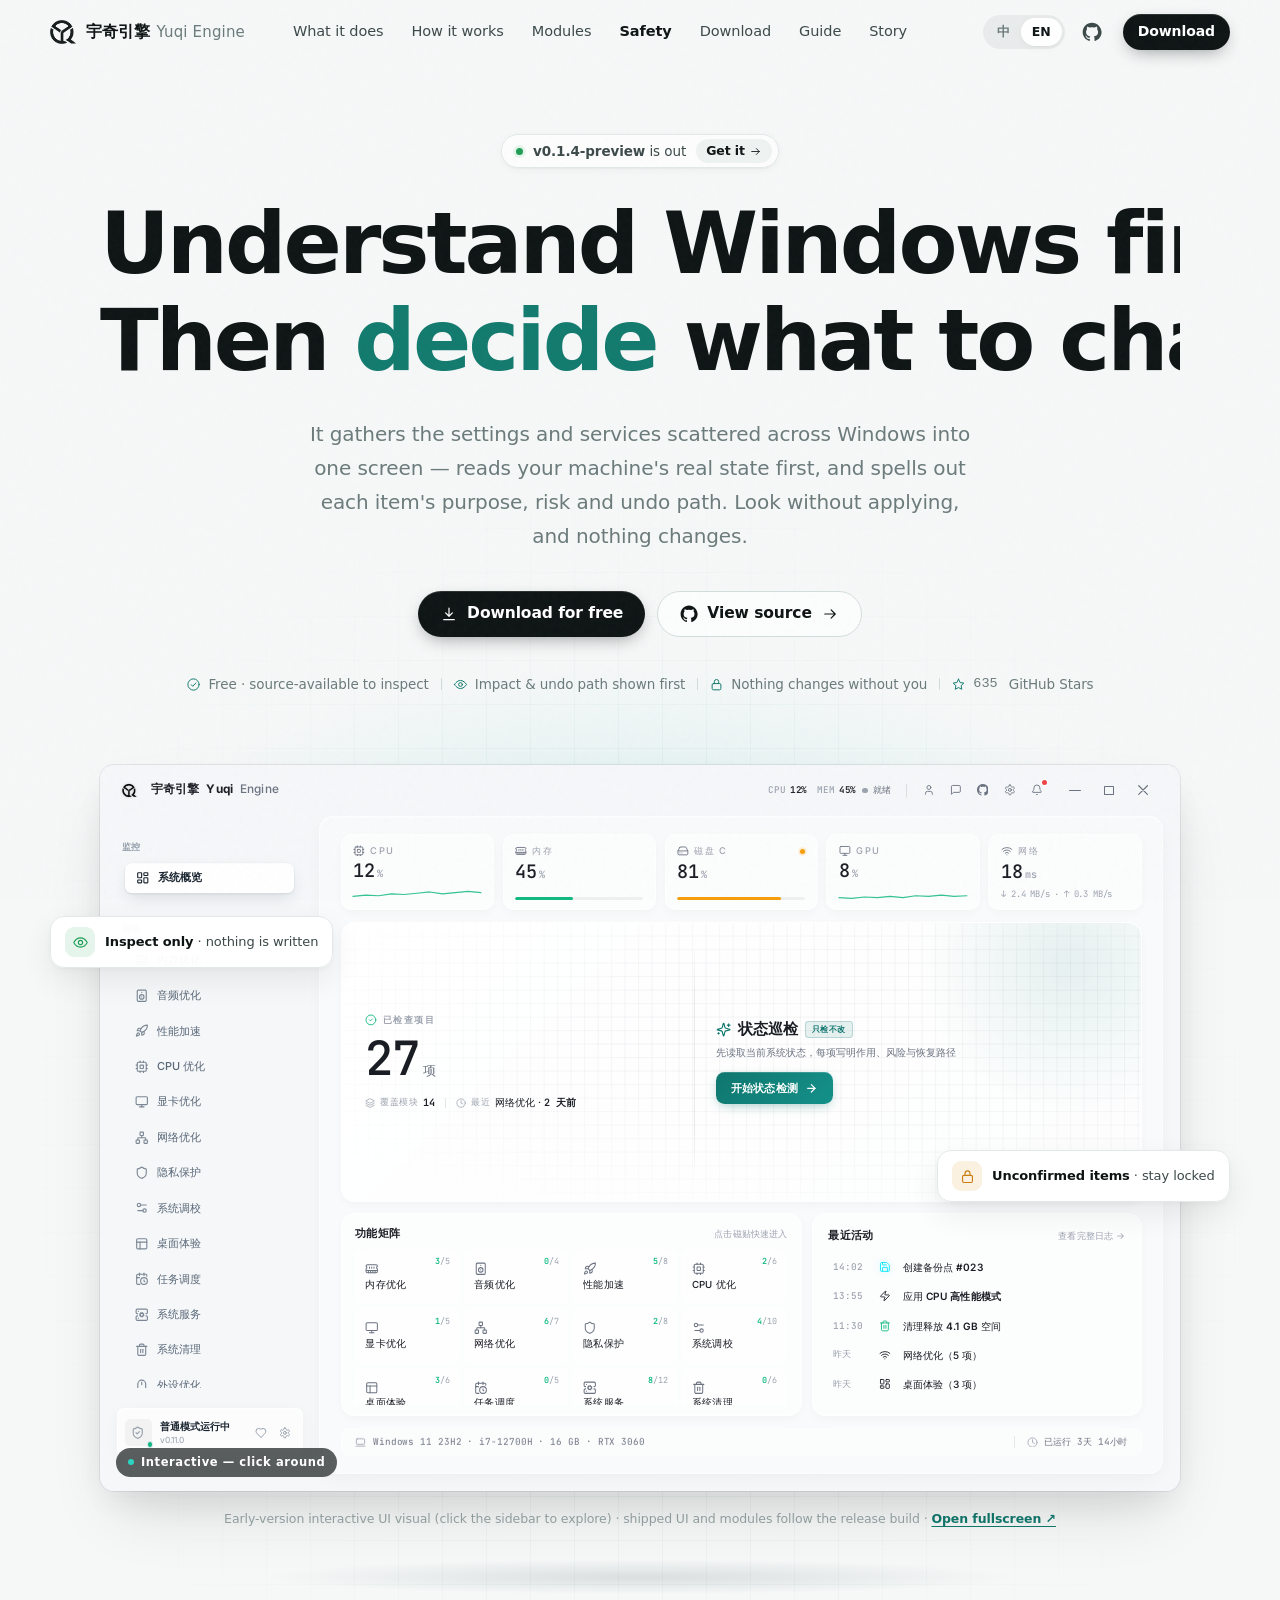
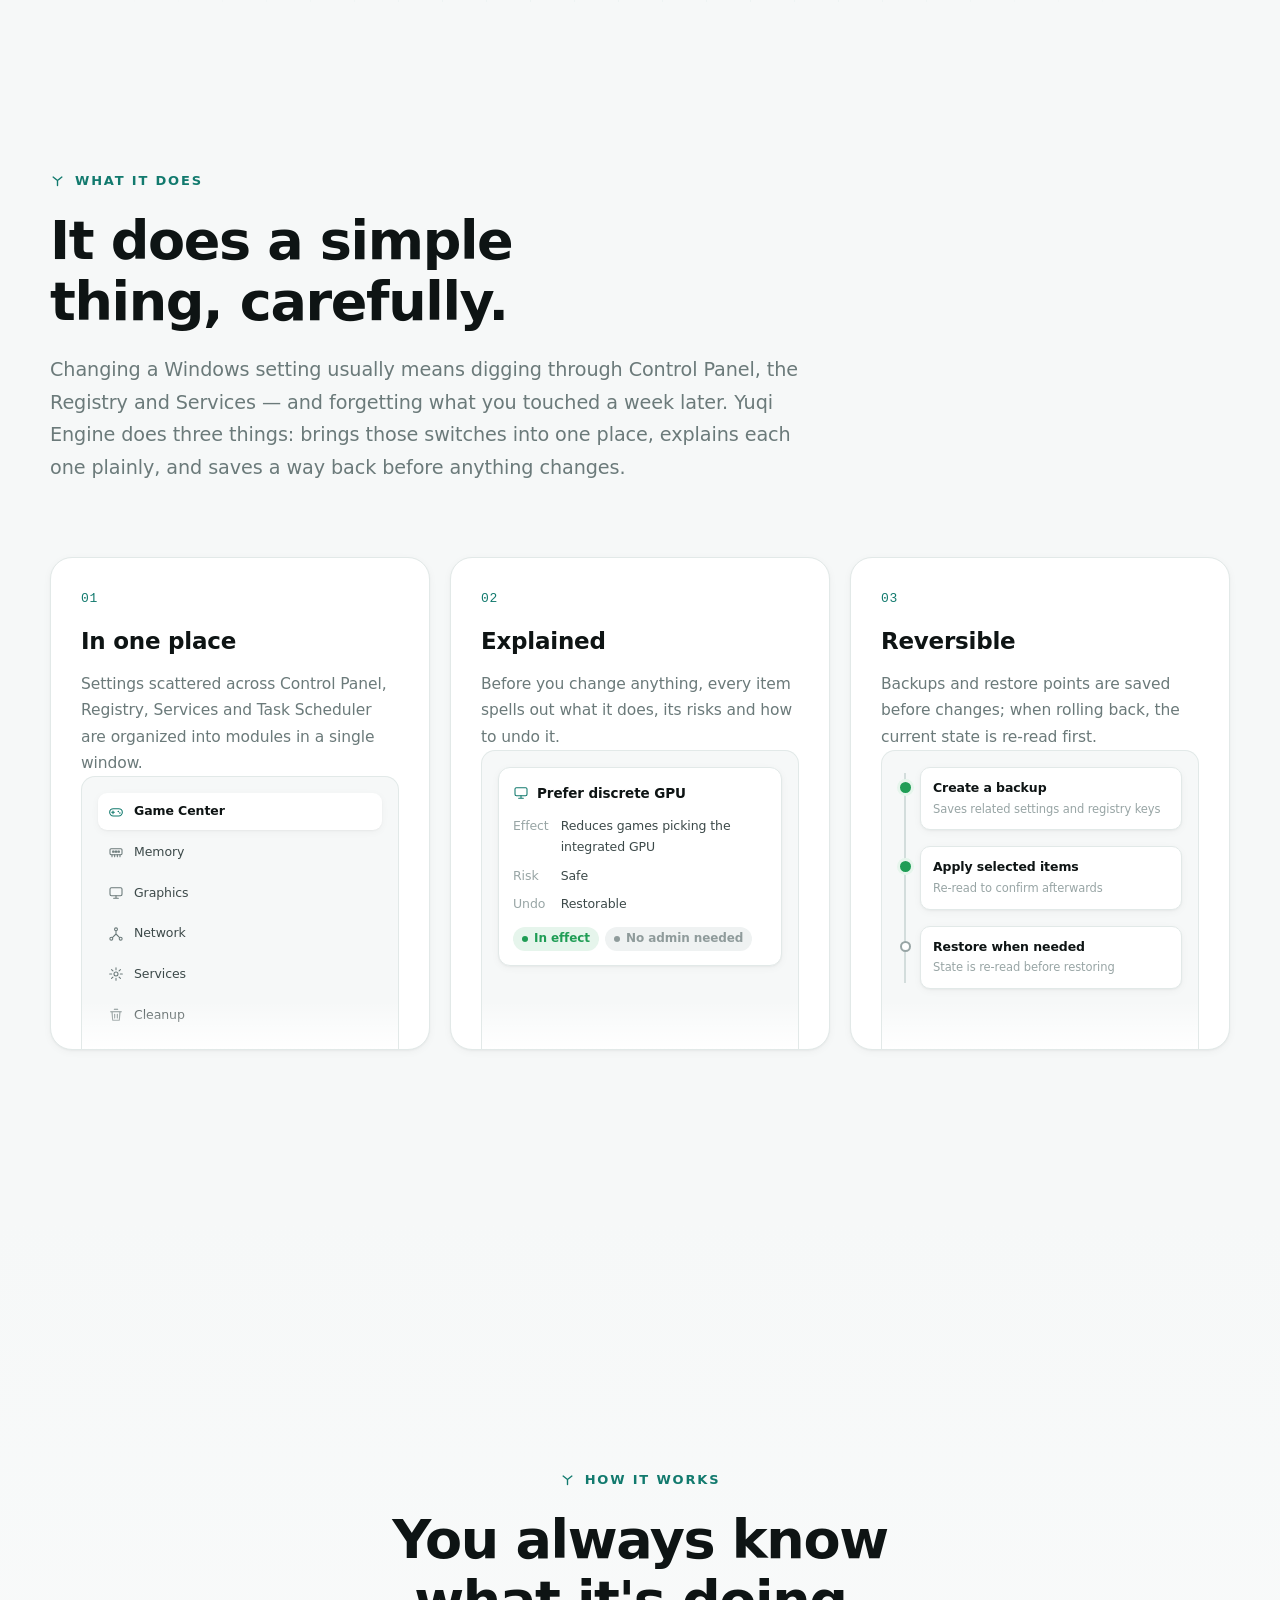
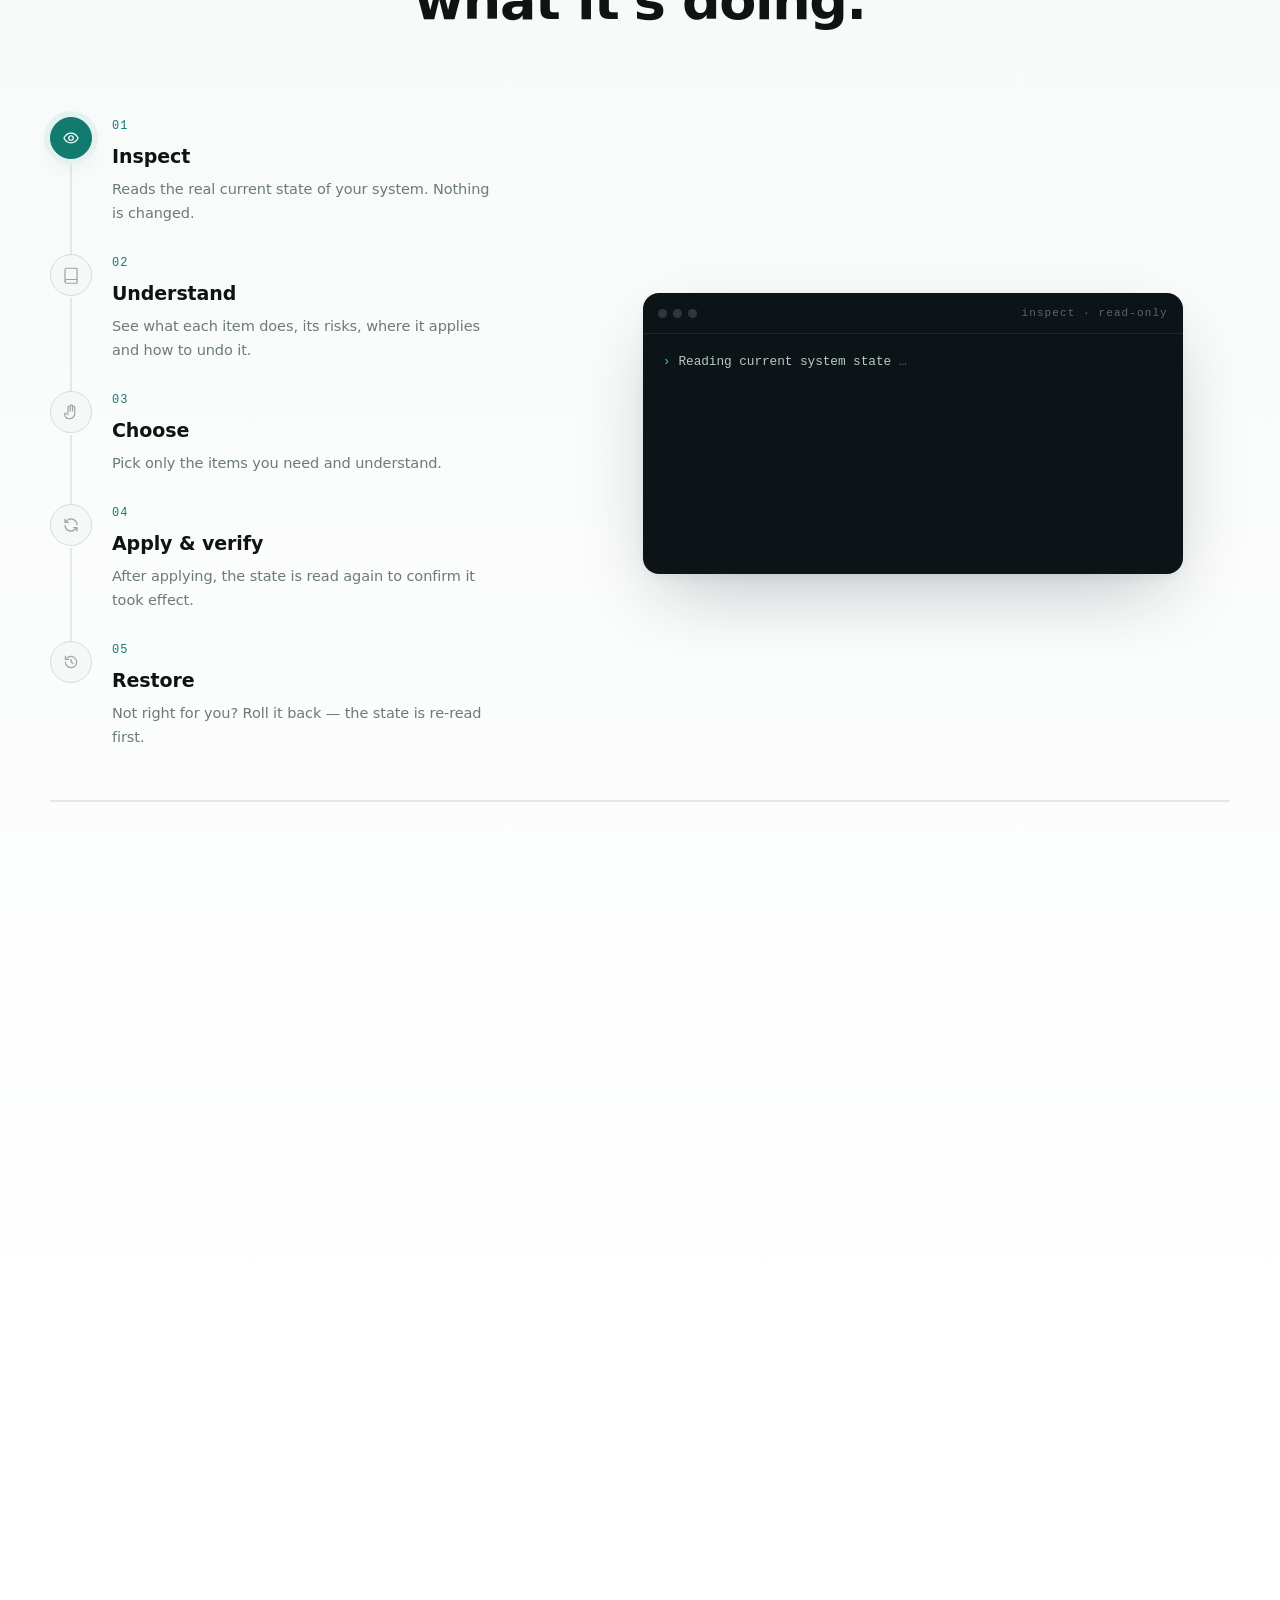
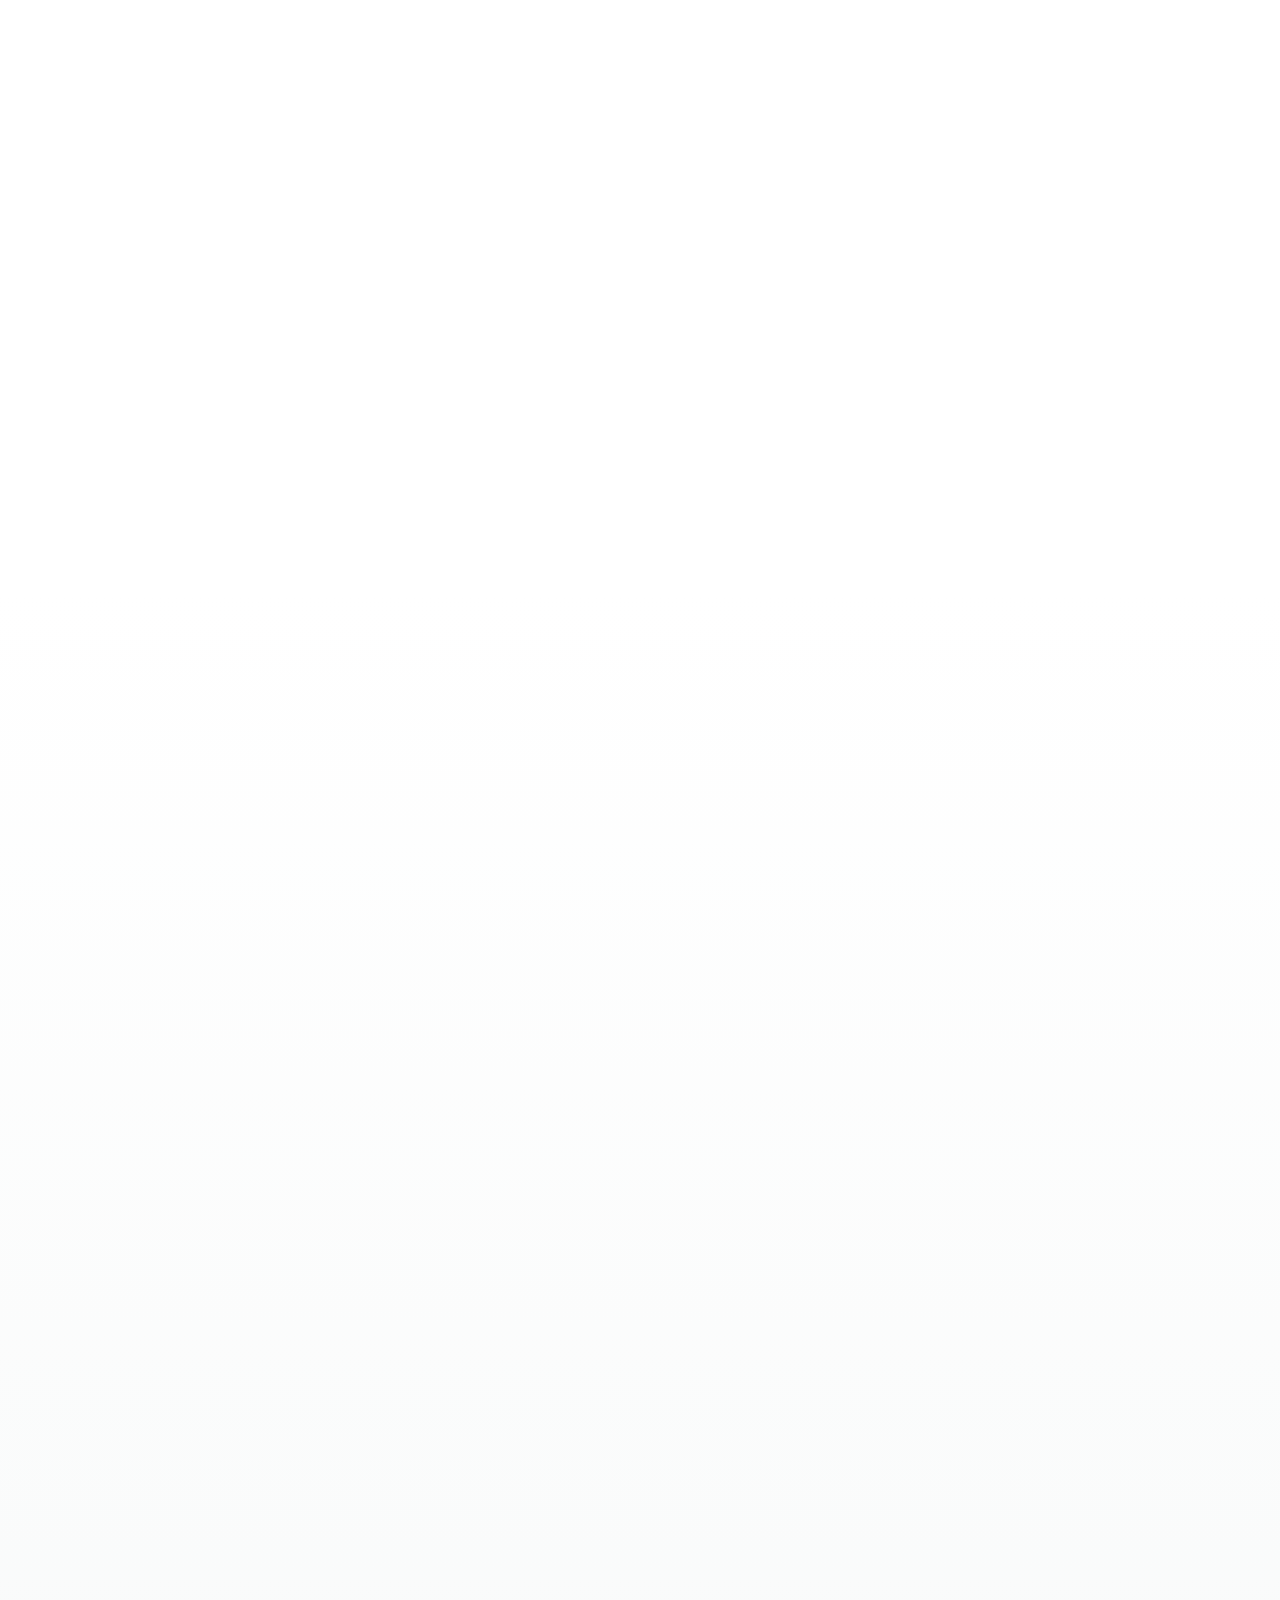
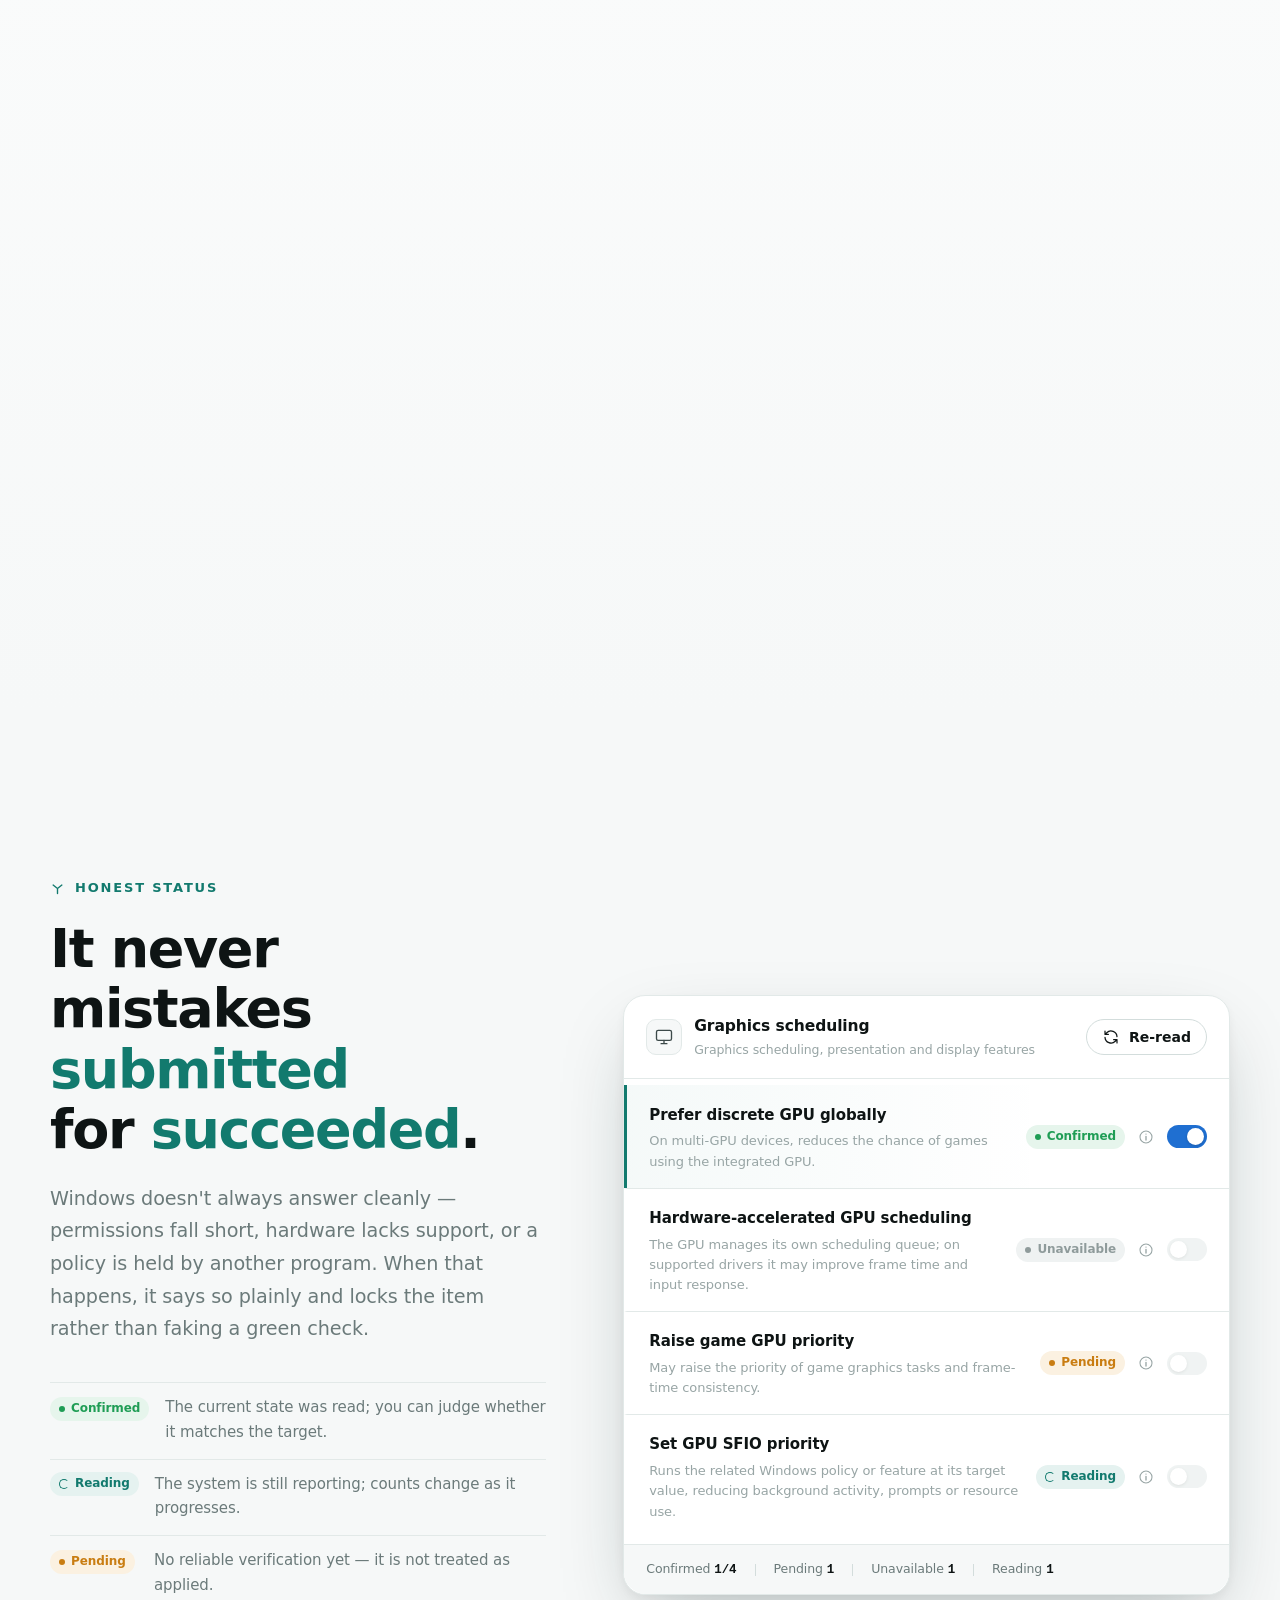
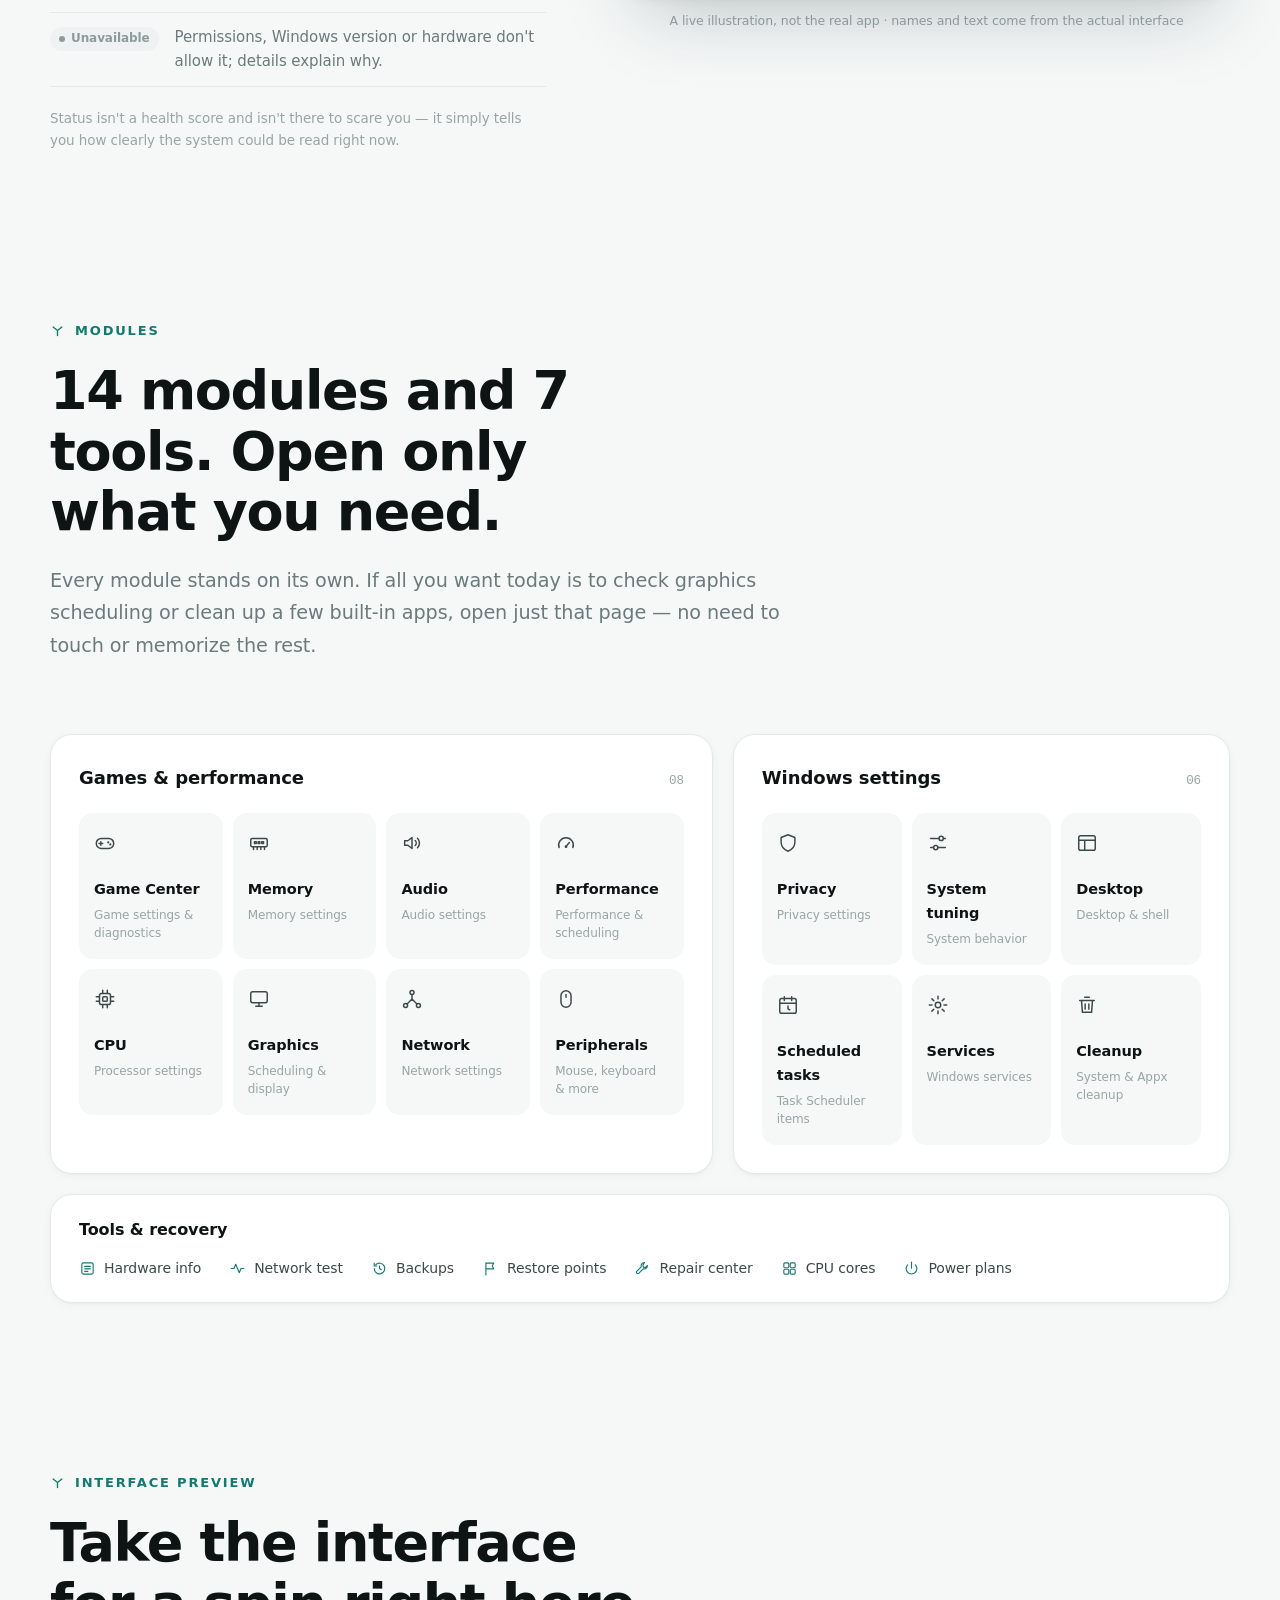
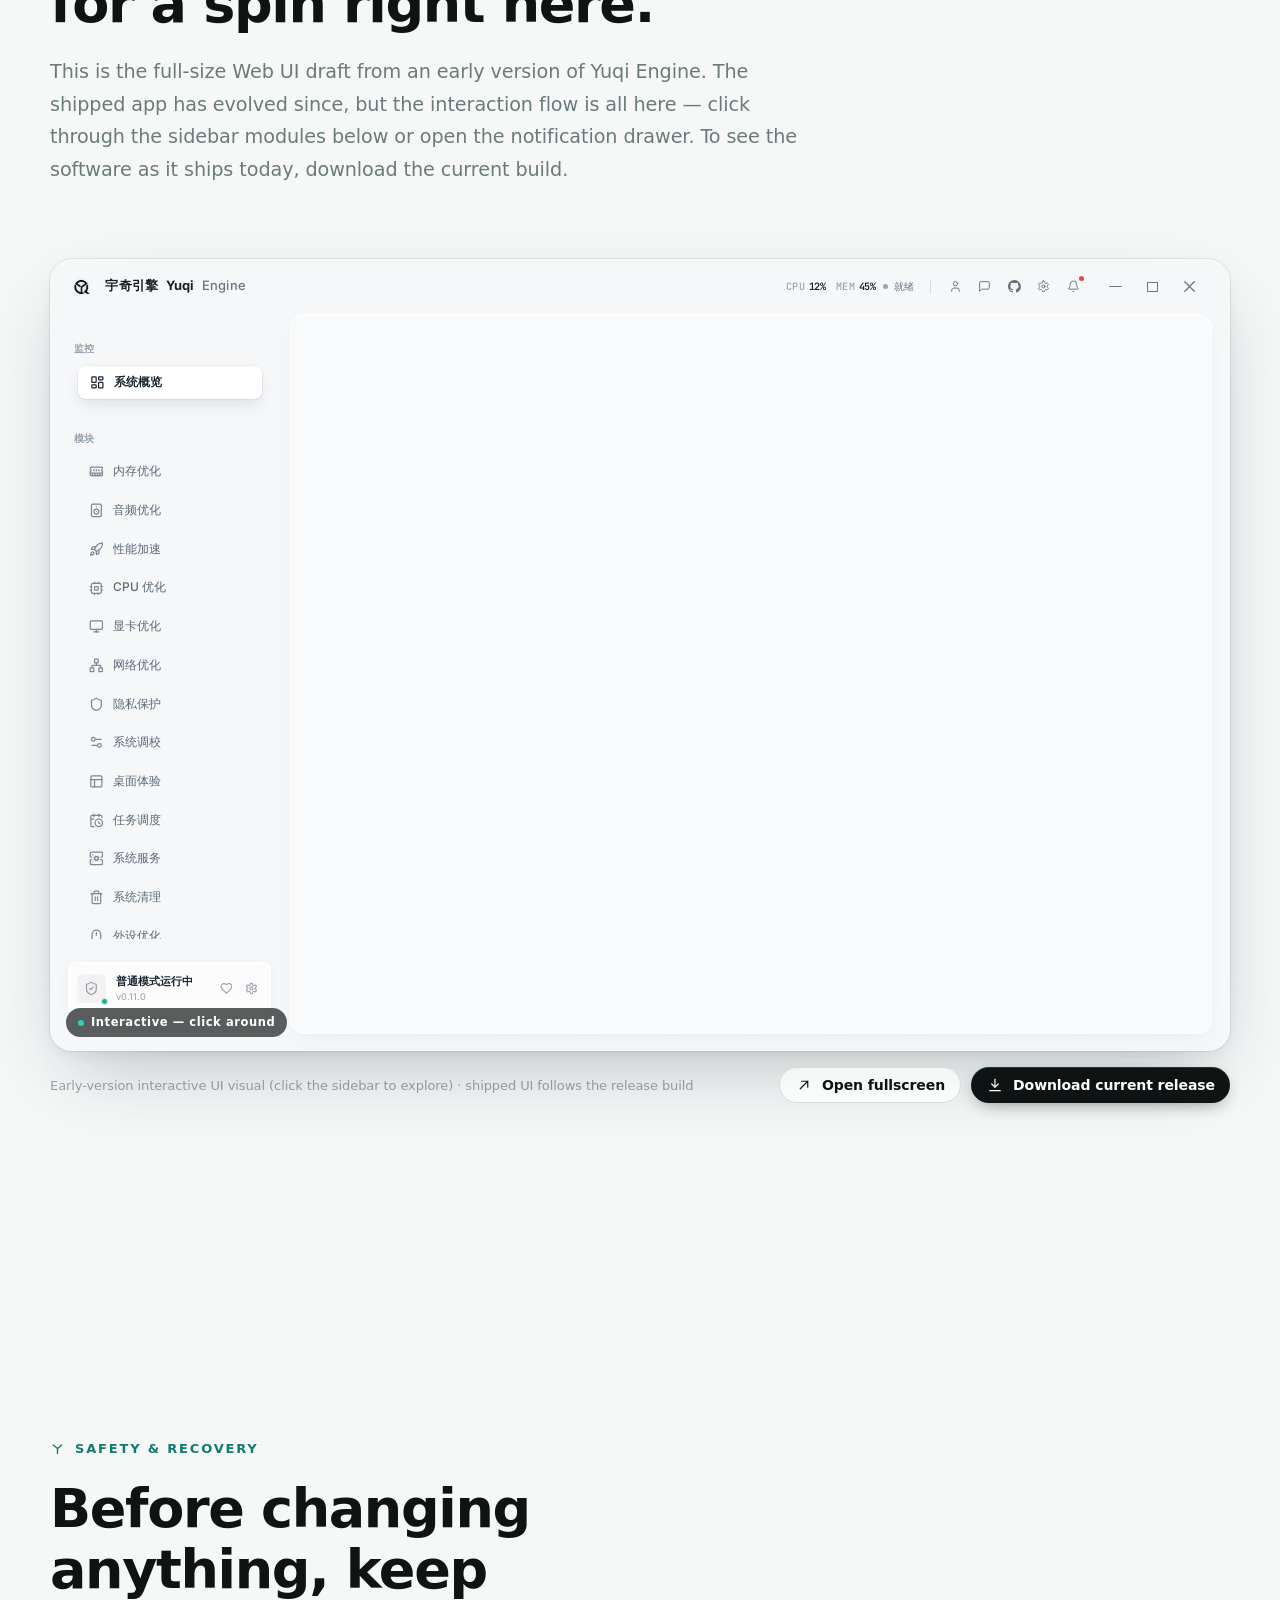
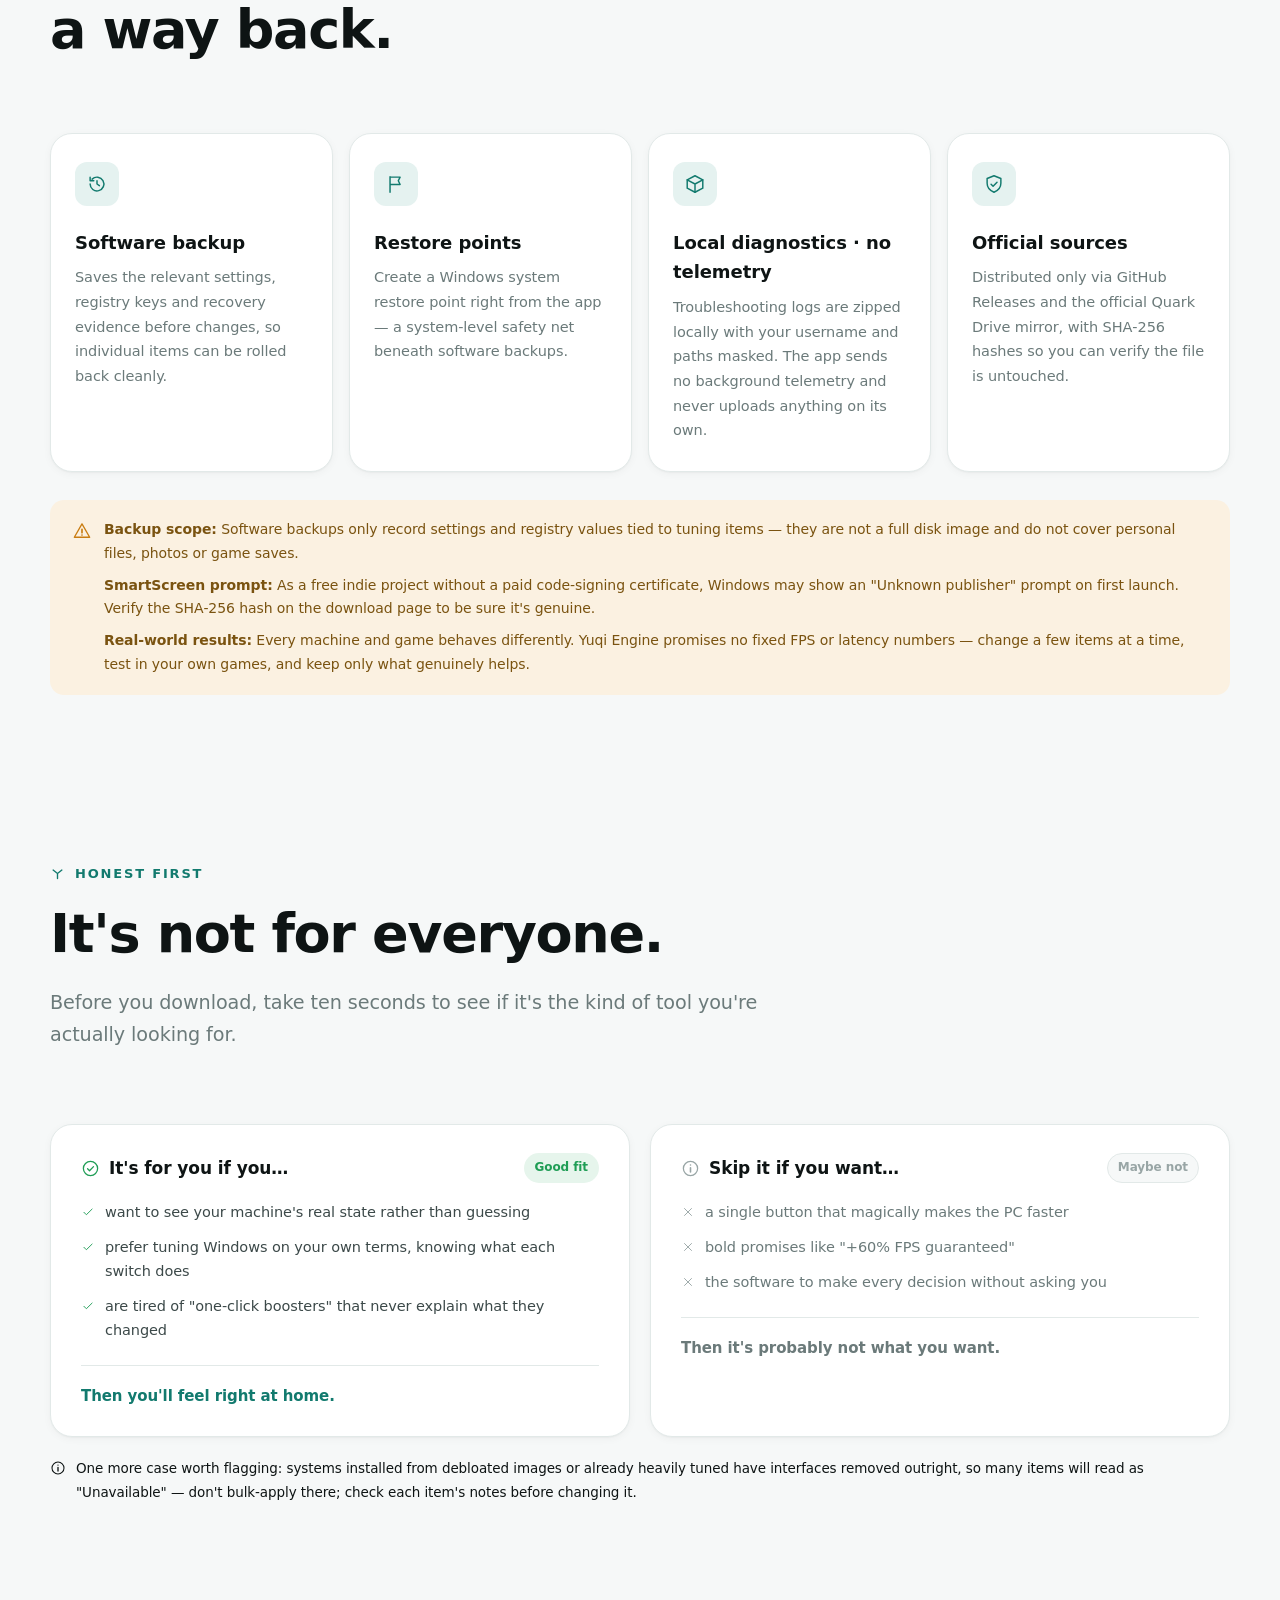
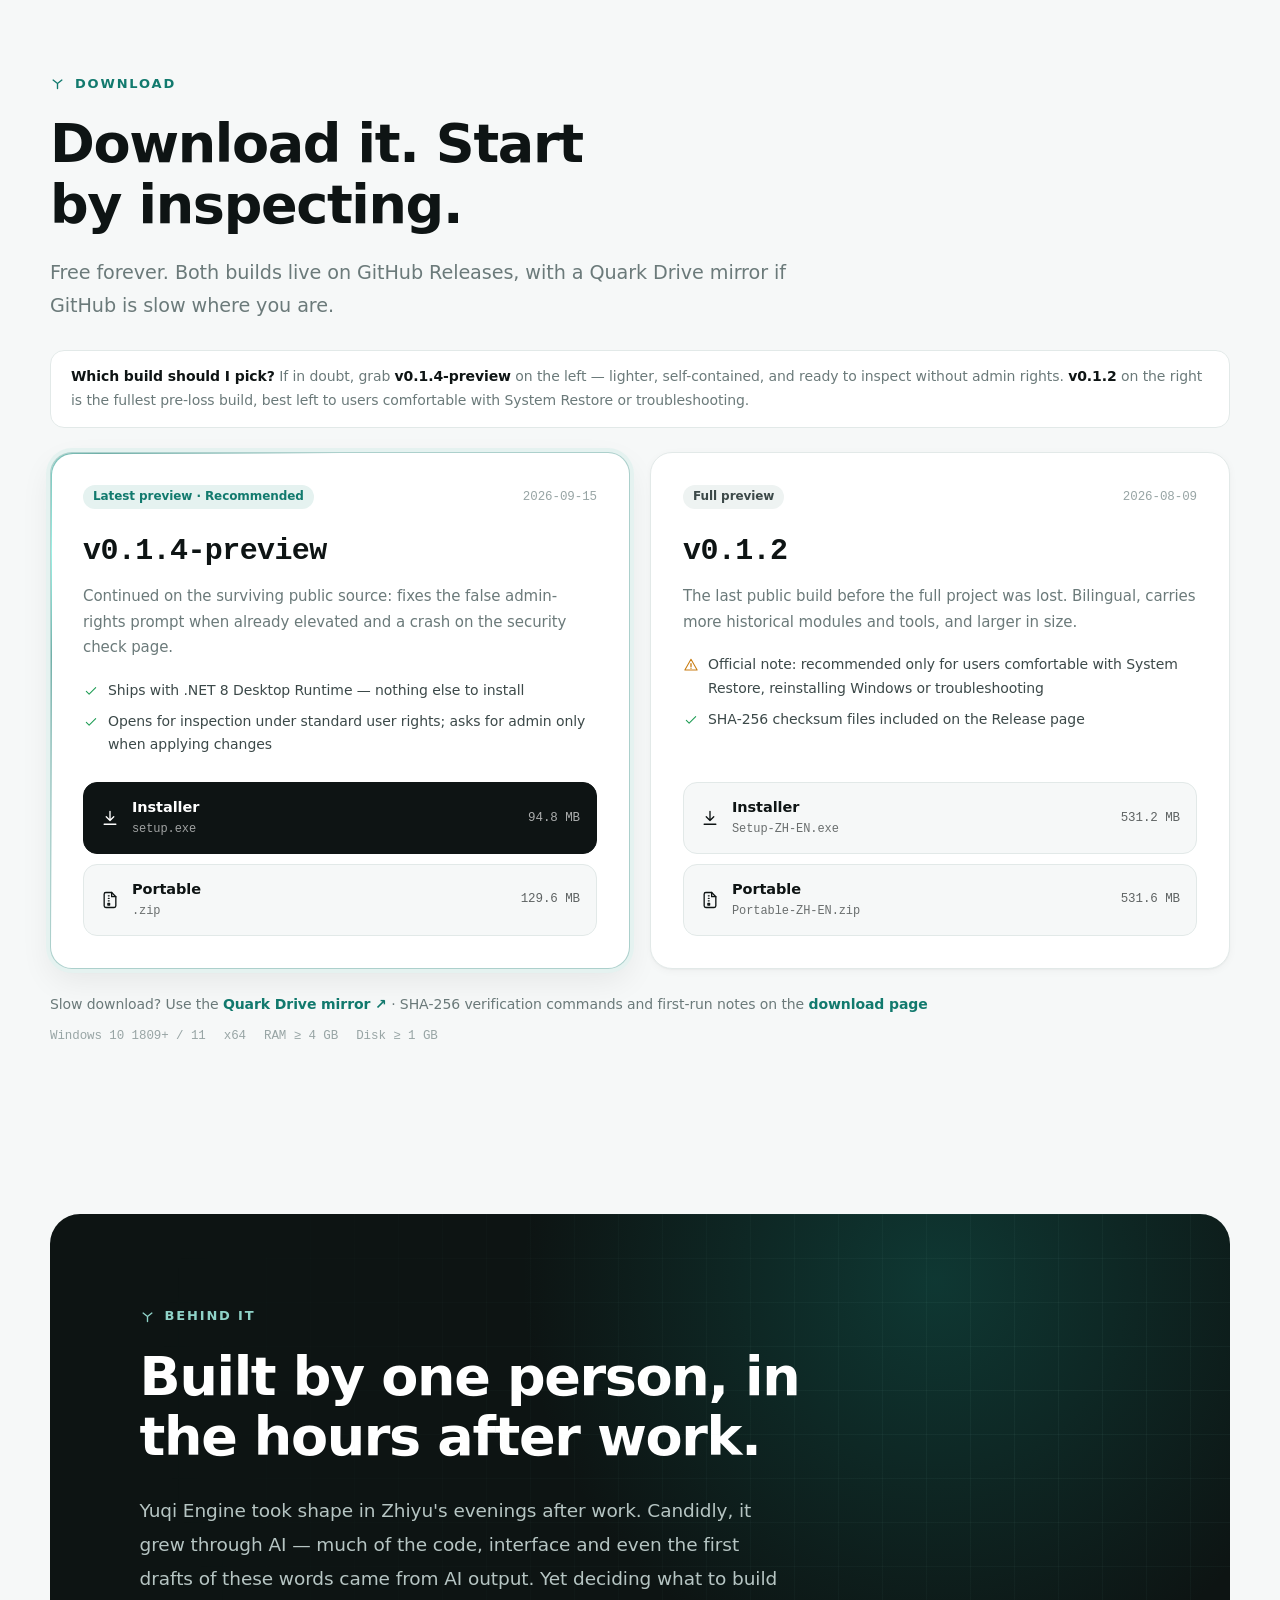
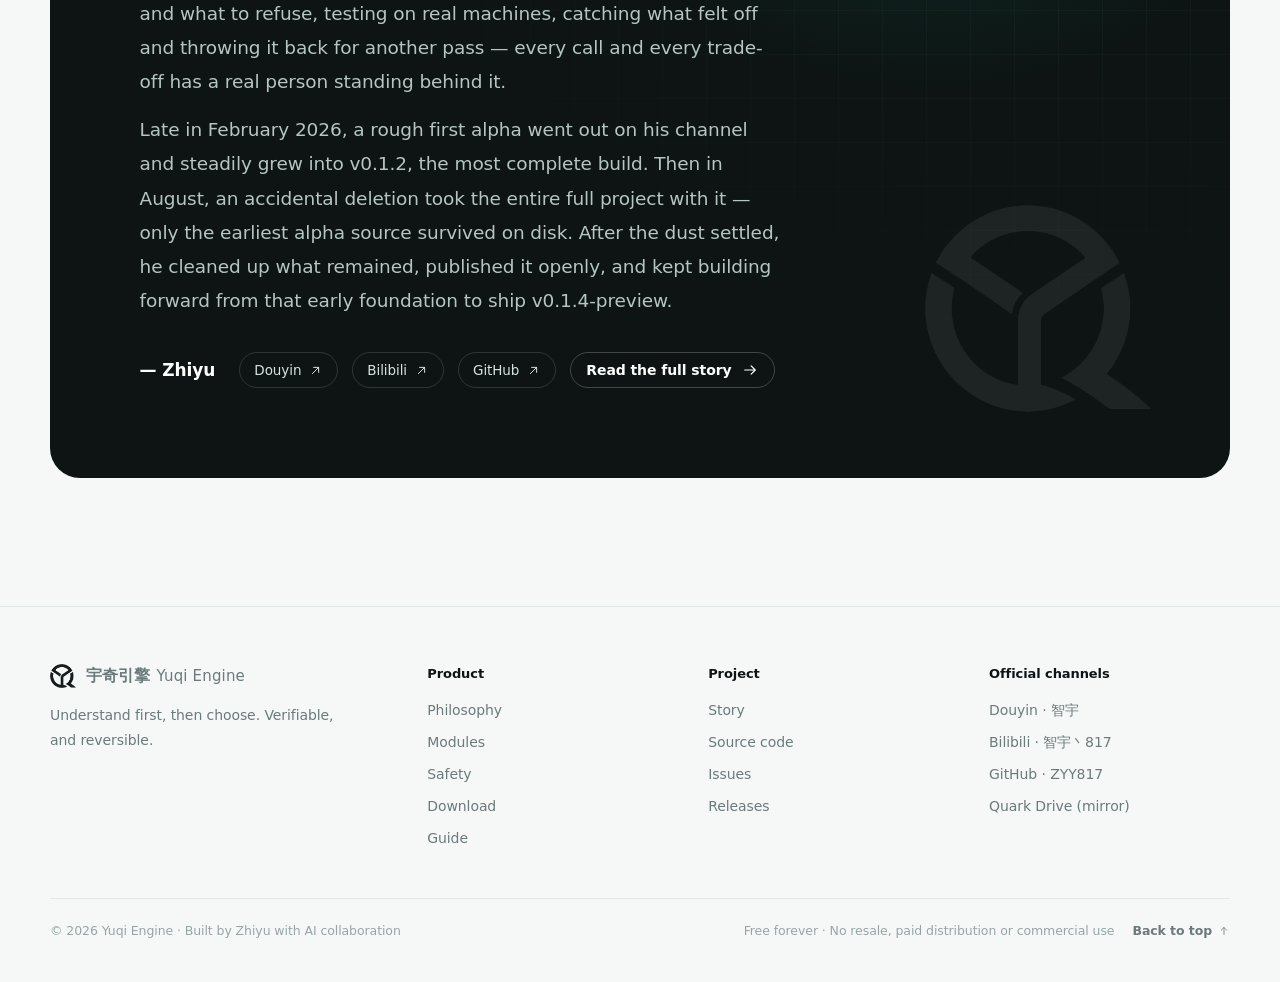
==== commit f4e2155c: "fix: move status reason chip into name row for bilingual layout The English reason chip was absolute" ====
--- a/index.html
+++ b/index.html
@@ -353,11 +353,10 @@
         <div class="demo-list">
           <div class="demo-item" data-final="ok" data-delay="900" data-reason-zh="✓ WMI 正常 · 符合目标" data-reason-en="✓ WMI OK · Matches target">
             <div>
-              <div class="name"><span class="zh">全局优先独显</span><span class="en">Prefer discrete GPU globally</span></div>
+              <div class="name"><span class="zh">全局优先独显</span><span class="en">Prefer discrete GPU globally</span><span class="reason-chip chip-read"><span class="zh">⟳ 检索接口中…</span><span class="en">⟳ Querying APIs…</span></span></div>
               <div class="desc"><span class="zh">多显卡设备上可减少游戏误用核显的概率。</span><span class="en">On multi-GPU devices, reduces the chance of games using the integrated GPU.</span></div>
             </div>
             <div class="right">
-              <span class="reason-chip chip-read"><span class="zh">⟳ 检索接口中…</span><span class="en">⟳ Querying APIs…</span></span>
               <span class="st"></span>
               <button type="button" class="why" aria-label="查看原因 Why" aria-expanded="false"><svg class="icon"><use href="#i-info"/></svg>
                 <span class="tip"><b><span class="zh">已确认</span><span class="en">Confirmed</span></b><span class="zh">已读取到当前系统状态，且符合目标设置。</span><span class="en">The current state was read and matches the target setting.</span></span>
@@ -366,13 +365,12 @@
             </div>
           </div>
 
-          <div class="demo-item" data-final="na" data-delay="1500" data-reason-zh="— 当前硬件不支持此调度" data-reason-en="— Not supported on this hardware">
+          <div class="demo-item" data-final="na" data-delay="1500" data-reason-zh="— 当前硬件不支持此调度" data-reason-en="— Hardware not supported">
             <div>
-              <div class="name"><span class="zh">开启硬件加速 GPU 调度</span><span class="en">Hardware-accelerated GPU scheduling</span></div>
+              <div class="name"><span class="zh">开启硬件加速 GPU 调度</span><span class="en">Hardware-accelerated GPU scheduling</span><span class="reason-chip chip-read"><span class="zh">⟳ 检索接口中…</span><span class="en">⟳ Querying APIs…</span></span></div>
               <div class="desc"><span class="zh">GPU 直接管理调度队列，在受支持驱动上可能改善帧时间和输入响应。</span><span class="en">The GPU manages its own scheduling queue; on supported drivers it may improve frame time and input response.</span></div>
             </div>
             <div class="right">
-              <span class="reason-chip chip-read"><span class="zh">⟳ 检索接口中…</span><span class="en">⟳ Querying APIs…</span></span>
               <span class="st"></span>
               <button type="button" class="why" aria-label="查看原因 Why" aria-expanded="false"><svg class="icon"><use href="#i-info"/></svg>
                 <span class="tip"><b><span class="zh">不可用</span><span class="en">Unavailable</span></b><span class="zh">当前权限、系统版本、硬件或依赖条件不满足。该项目不会参与应用。</span><span class="en">Permissions, Windows version, hardware or dependencies don't allow it. This item won't be applied.</span></span>
@@ -381,13 +379,12 @@
             </div>
           </div>
 
-          <div class="demo-item" data-final="warn" data-delay="2100" data-reason-zh="! 需管理员权限提权复核" data-reason-en="! Elevation needed to verify">
+          <div class="demo-item" data-final="warn" data-delay="2100" data-reason-zh="! 需管理员权限提权复核" data-reason-en="! Needs elevation to verify">
             <div>
-              <div class="name"><span class="zh">提升游戏 GPU 优先级</span><span class="en">Raise game GPU priority</span></div>
+              <div class="name"><span class="zh">提升游戏 GPU 优先级</span><span class="en">Raise game GPU priority</span><span class="reason-chip chip-read"><span class="zh">⟳ 检索接口中…</span><span class="en">⟳ Querying APIs…</span></span></div>
               <div class="desc"><span class="zh">可能提升游戏图形任务优先级和帧时间一致性。</span><span class="en">May raise the priority of game graphics tasks and frame-time consistency.</span></div>
             </div>
             <div class="right">
-              <span class="reason-chip chip-read"><span class="zh">⟳ 检索接口中…</span><span class="en">⟳ Querying APIs…</span></span>
               <span class="st"></span>
               <button type="button" class="why" aria-label="查看原因 Why" aria-expanded="false"><svg class="icon"><use href="#i-info"/></svg>
                 <span class="tip"><b><span class="zh">待确认</span><span class="en">Pending</span></b><span class="zh">尚未得到可靠复核结果，不能当作已应用。项目保持锁定，不会执行系统修改。</span><span class="en">No reliable verification yet, so it is not treated as applied. The item stays locked and nothing is changed.</span></span>
@@ -396,13 +393,12 @@
             </div>
           </div>
 
-          <div class="demo-item" data-final="ok" data-delay="3300" data-reason-zh="✓ 策略已写入 · 已二次复核" data-reason-en="✓ Policy written &amp; re-verified">
+          <div class="demo-item" data-final="ok" data-delay="3300" data-reason-zh="✓ 策略已写入 · 已二次复核" data-reason-en="✓ Written &amp; re-verified">
             <div>
-              <div class="name"><span class="zh">设置 GPU SFIO 优先级</span><span class="en">Set GPU SFIO priority</span></div>
+              <div class="name"><span class="zh">设置 GPU SFIO 优先级</span><span class="en">Set GPU SFIO priority</span><span class="reason-chip chip-read"><span class="zh">⟳ 检索接口中…</span><span class="en">⟳ Querying APIs…</span></span></div>
               <div class="desc"><span class="zh">让对应 Windows 策略或功能按目标值运行，减少后台行为、提示或资源占用。</span><span class="en">Runs the related Windows policy or feature at its target value, reducing background activity, prompts or resource use.</span></div>
             </div>
             <div class="right">
-              <span class="reason-chip chip-read"><span class="zh">⟳ 检索接口中…</span><span class="en">⟳ Querying APIs…</span></span>
               <span class="st"></span>
               <button type="button" class="why" aria-label="查看原因 Why" aria-expanded="false"><svg class="icon"><use href="#i-info"/></svg>
                 <span class="tip"><b><span class="zh">已确认</span><span class="en">Confirmed</span></b><span class="zh">读取耗时较长，但最终拿到了可靠状态。</span><span class="en">Reading took longer, but a reliable state was obtained in the end.</span></span>
--- a/assets/css/style.css
+++ b/assets/css/style.css
@@ -1472,6 +1472,10 @@
 .demo-item .name {
   font-weight: 620;
   font-size: 15px;
+  display: flex;
+  align-items: center;
+  flex-wrap: wrap;
+  column-gap: 8px;
 }
 .demo-item .desc {
   margin-top: 3px;
@@ -1487,32 +1491,20 @@
 }
 .reason-chip {
   font-size: 11.5px;
+  font-weight: 500;
   font-family: var(--font-mono, ui-monospace, monospace);
-  padding: 3px 8px;
+  padding: 3px 0;
   border-radius: 6px;
   background: var(--bg);
   border: 1px solid var(--line);
   color: var(--ink-3);
   white-space: nowrap;
+  max-width: 0;
   opacity: 0;
+  overflow: hidden;
   transform: translateX(6px);
-  transition: opacity 0.28s var(--ease), transform 0.28s var(--ease), background 0.3s, color 0.3s, border-color 0.3s;
+  transition: opacity 0.28s var(--ease), transform 0.28s var(--ease), max-width 0.3s var(--ease), padding 0.3s var(--ease), background 0.3s, color 0.3s, border-color 0.3s;
   pointer-events: none;
-}
-html[data-lang="en"] .reason-chip {
-  position: absolute;
-  right: calc(100% + 10px);
-  top: 50%;
-  transform: translateY(-50%) translateX(6px);
-  z-index: 2;
-}
-html[data-lang="en"] .demo-item:hover .reason-chip,
-html[data-lang="en"] .demo-item.show-reason .reason-chip,
-html[data-lang="en"] .status-demo[data-focus="ok"] .demo-item[data-state="ok"] .reason-chip,
-html[data-lang="en"] .status-demo[data-focus="warn"] .demo-item[data-state="warn"] .reason-chip,
-html[data-lang="en"] .status-demo[data-focus="na"] .demo-item[data-state="na"] .reason-chip,
-html[data-lang="en"] .status-demo[data-focus="read"] .demo-item[data-state="read"] .reason-chip {
-  transform: translateY(-50%);
 }
 .reason-chip.chip-ok {
   color: var(--ok);
@@ -1541,6 +1533,8 @@
 .status-demo[data-focus="na"] .demo-item[data-state="na"] .reason-chip,
 .status-demo[data-focus="read"] .demo-item[data-state="read"] .reason-chip {
   opacity: 1;
+  max-width: 260px;
+  padding: 3px 8px;
   transform: none;
 }
 @media (max-width: 820px) {
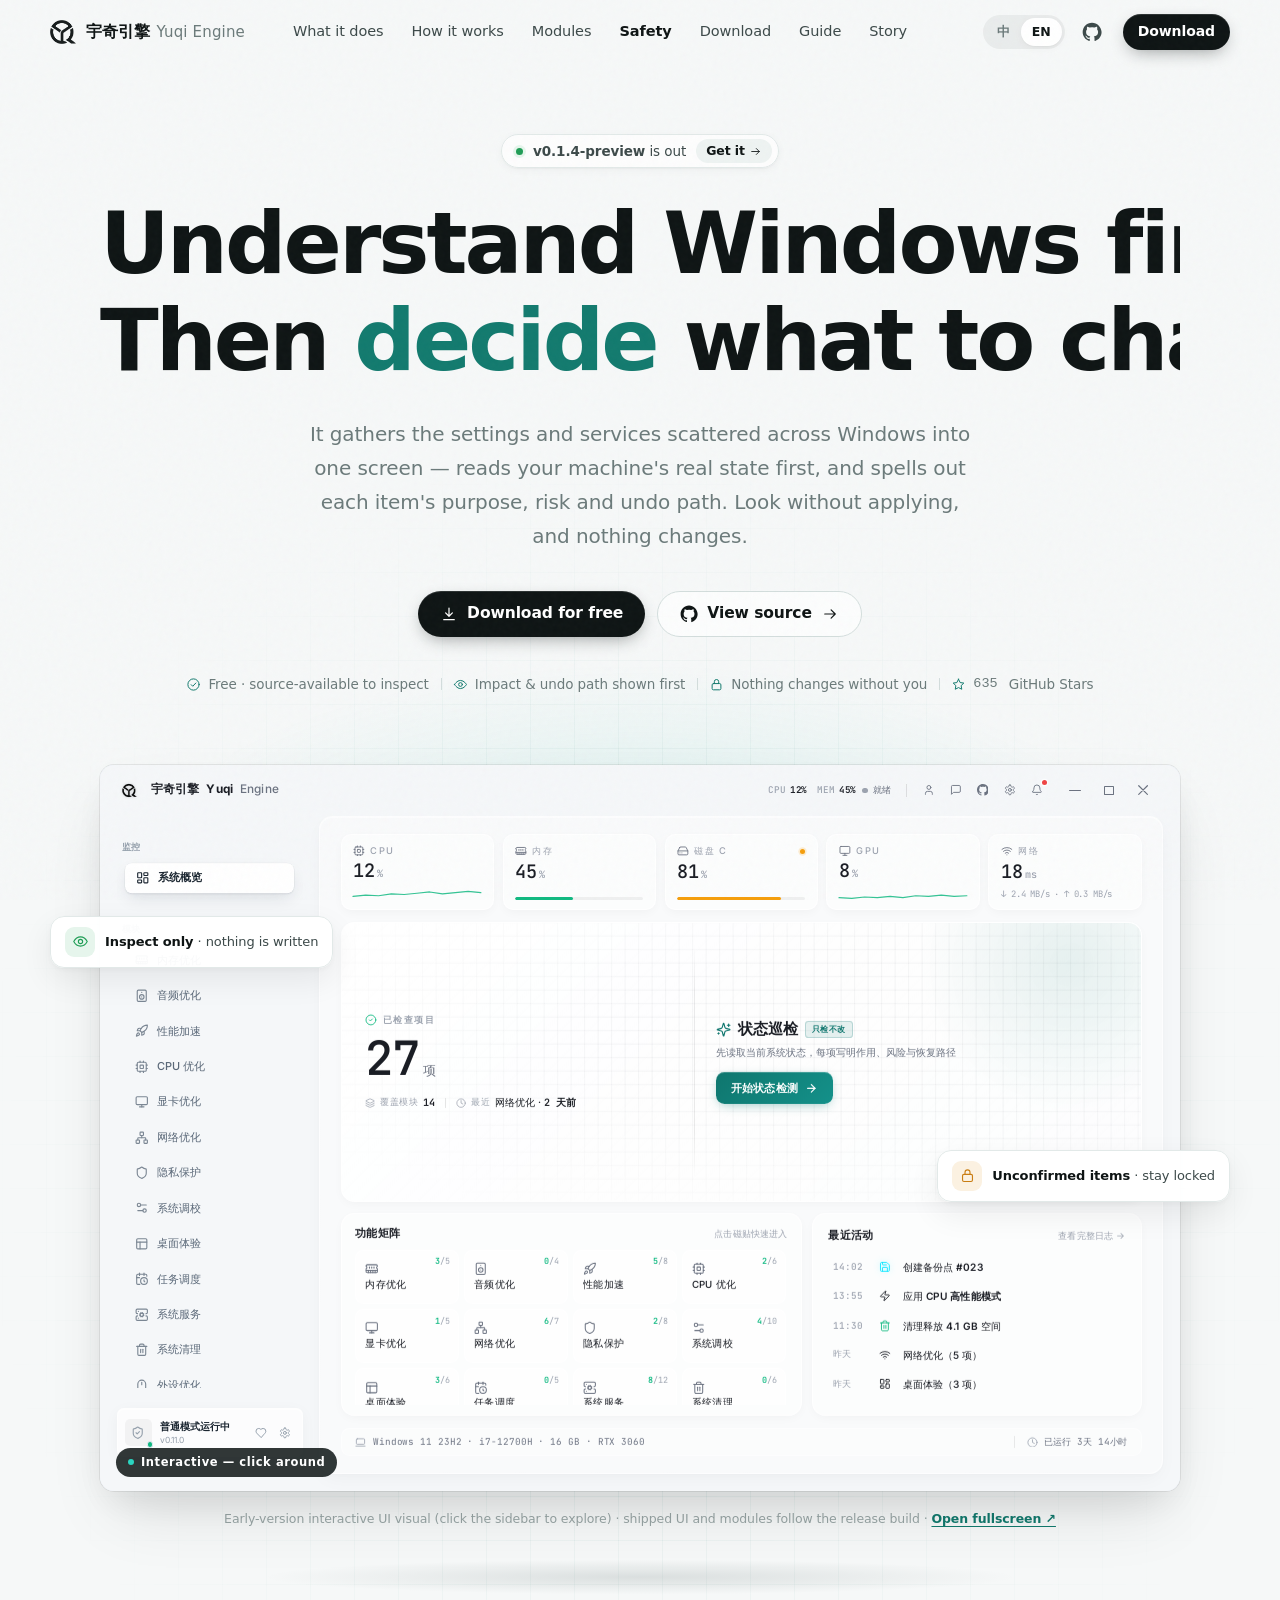
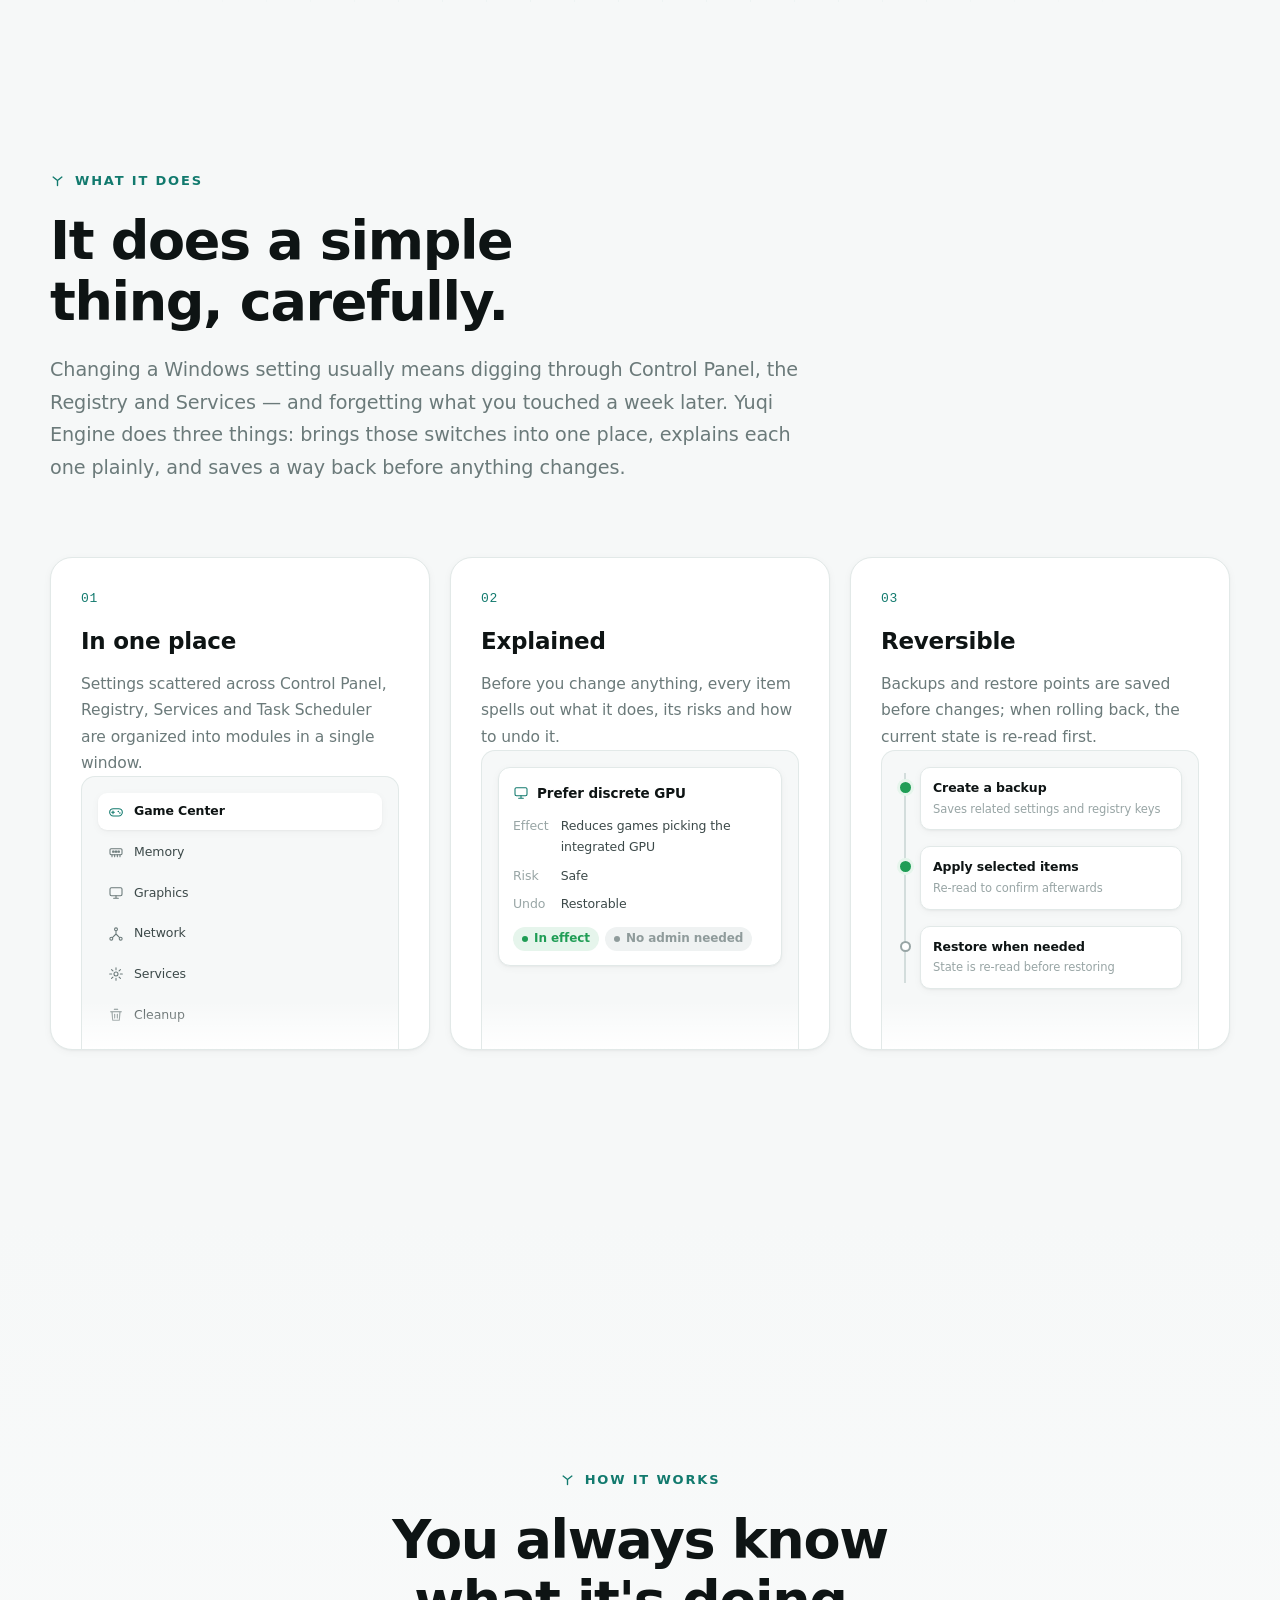
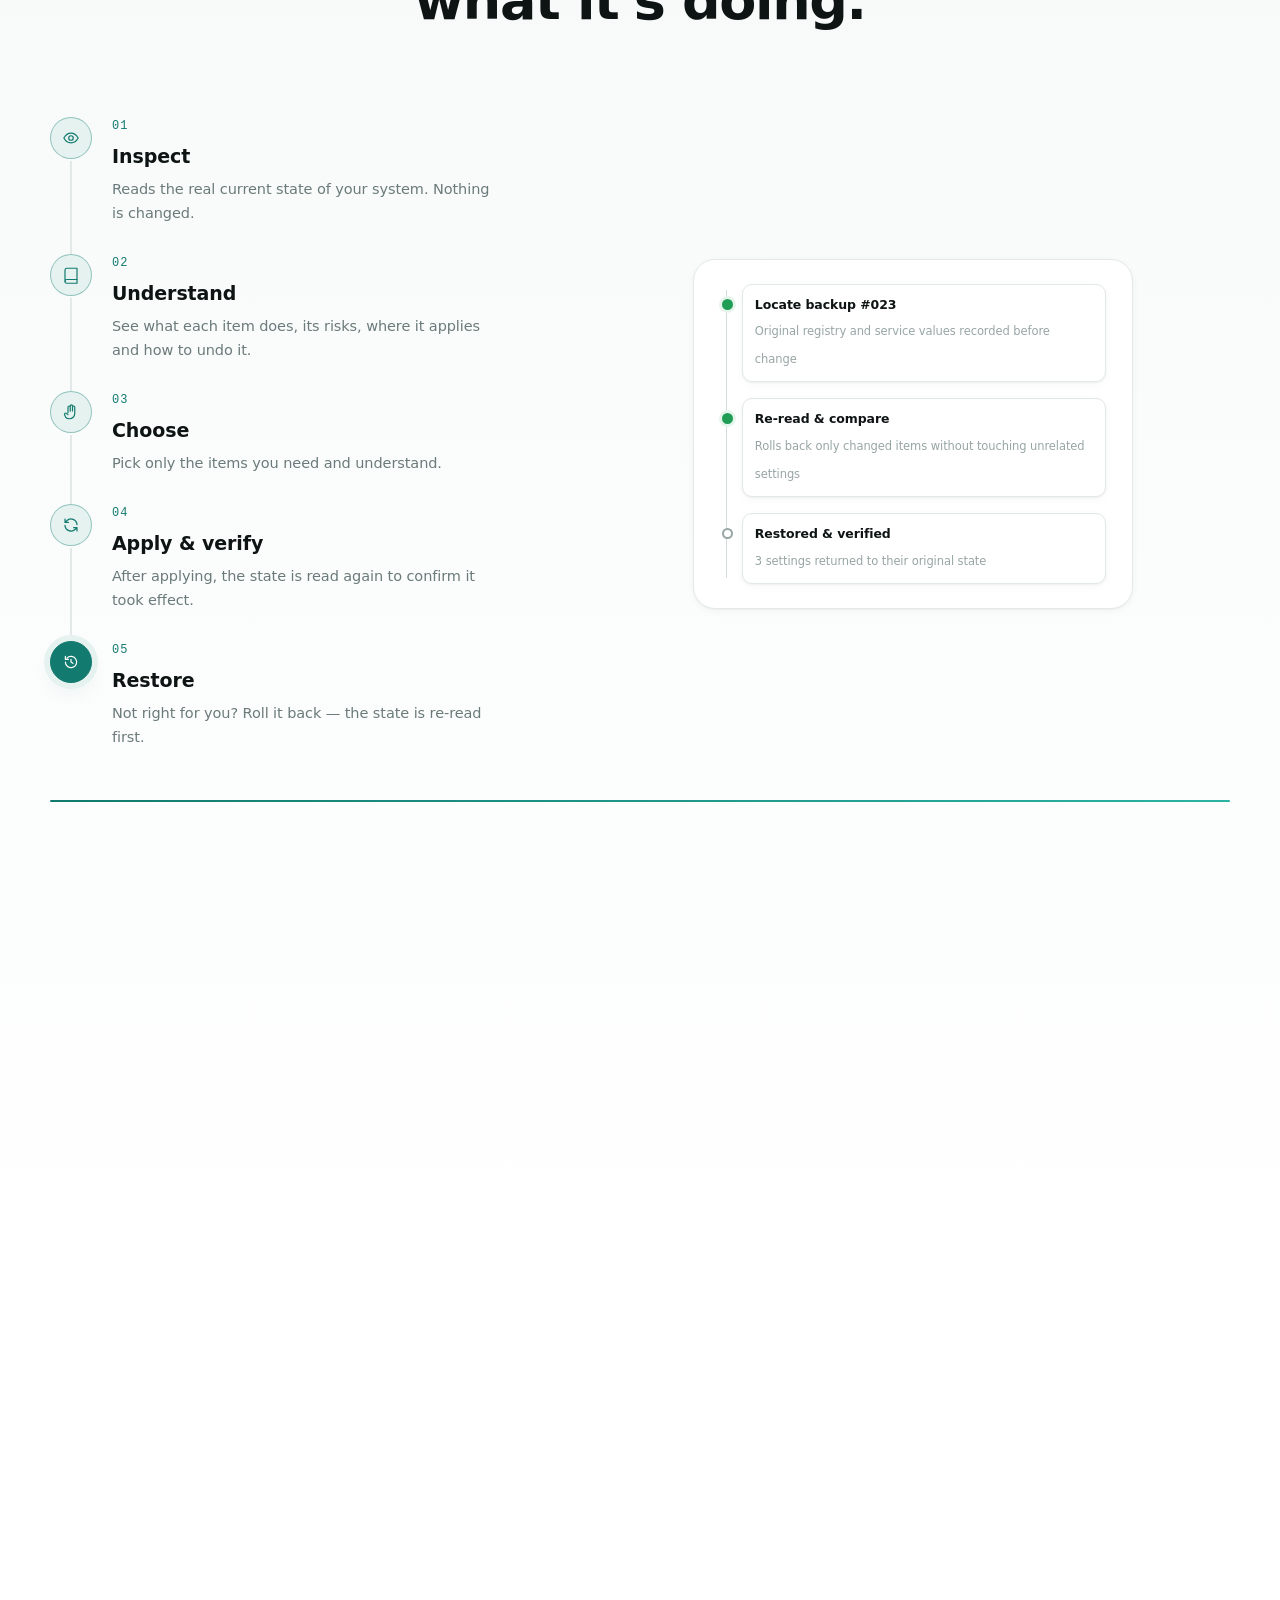
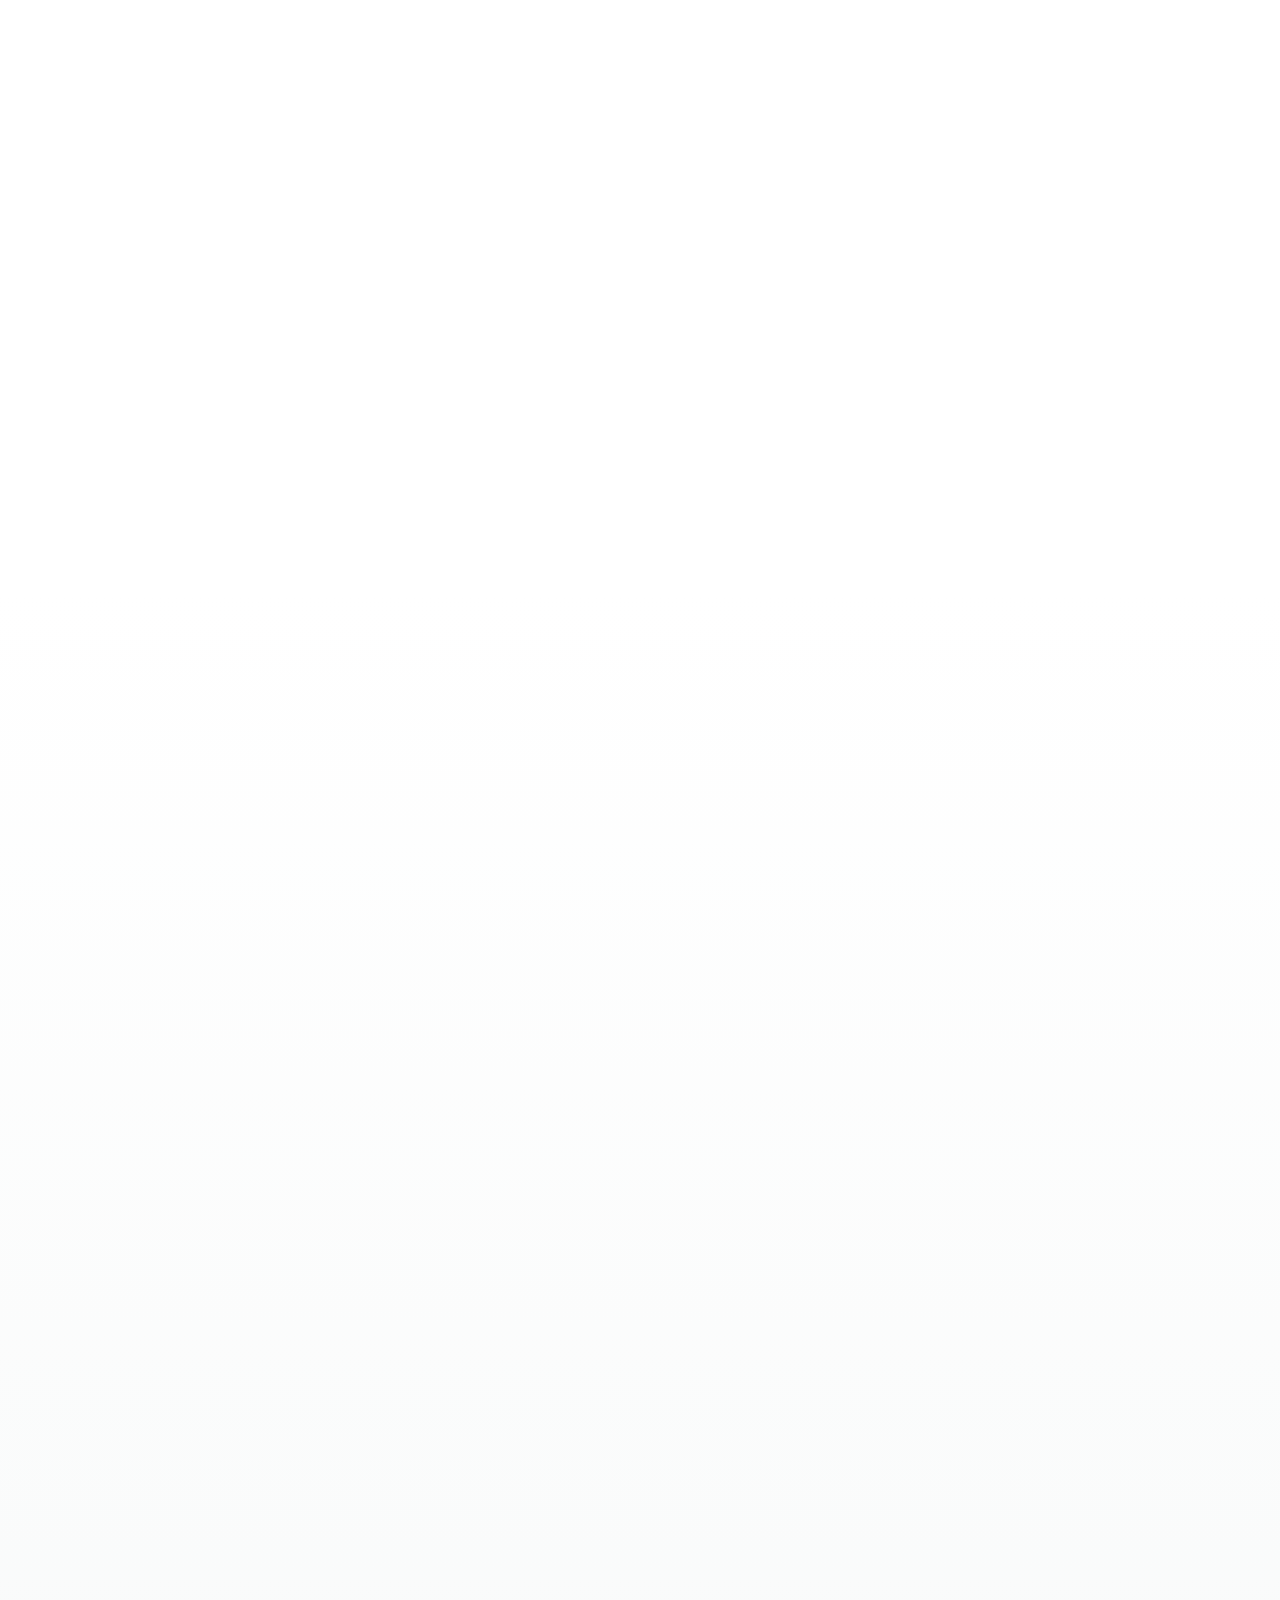
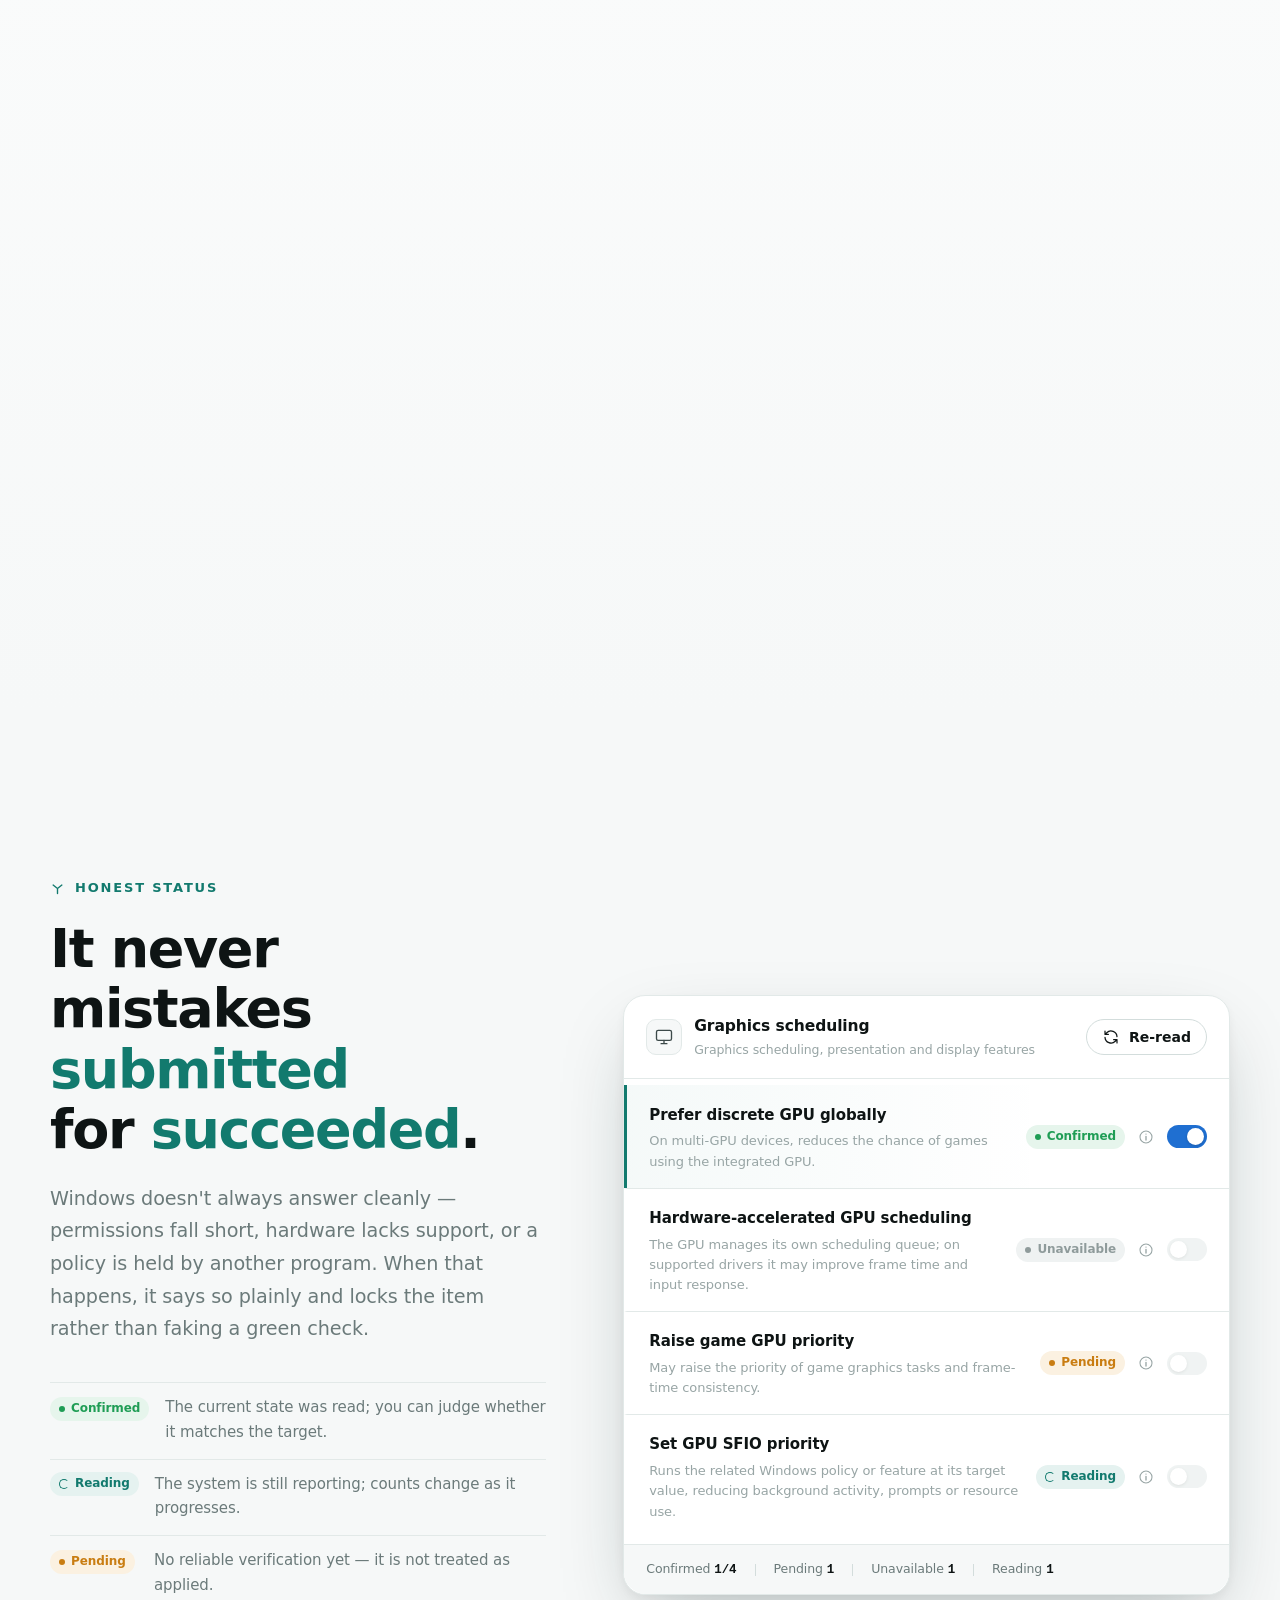
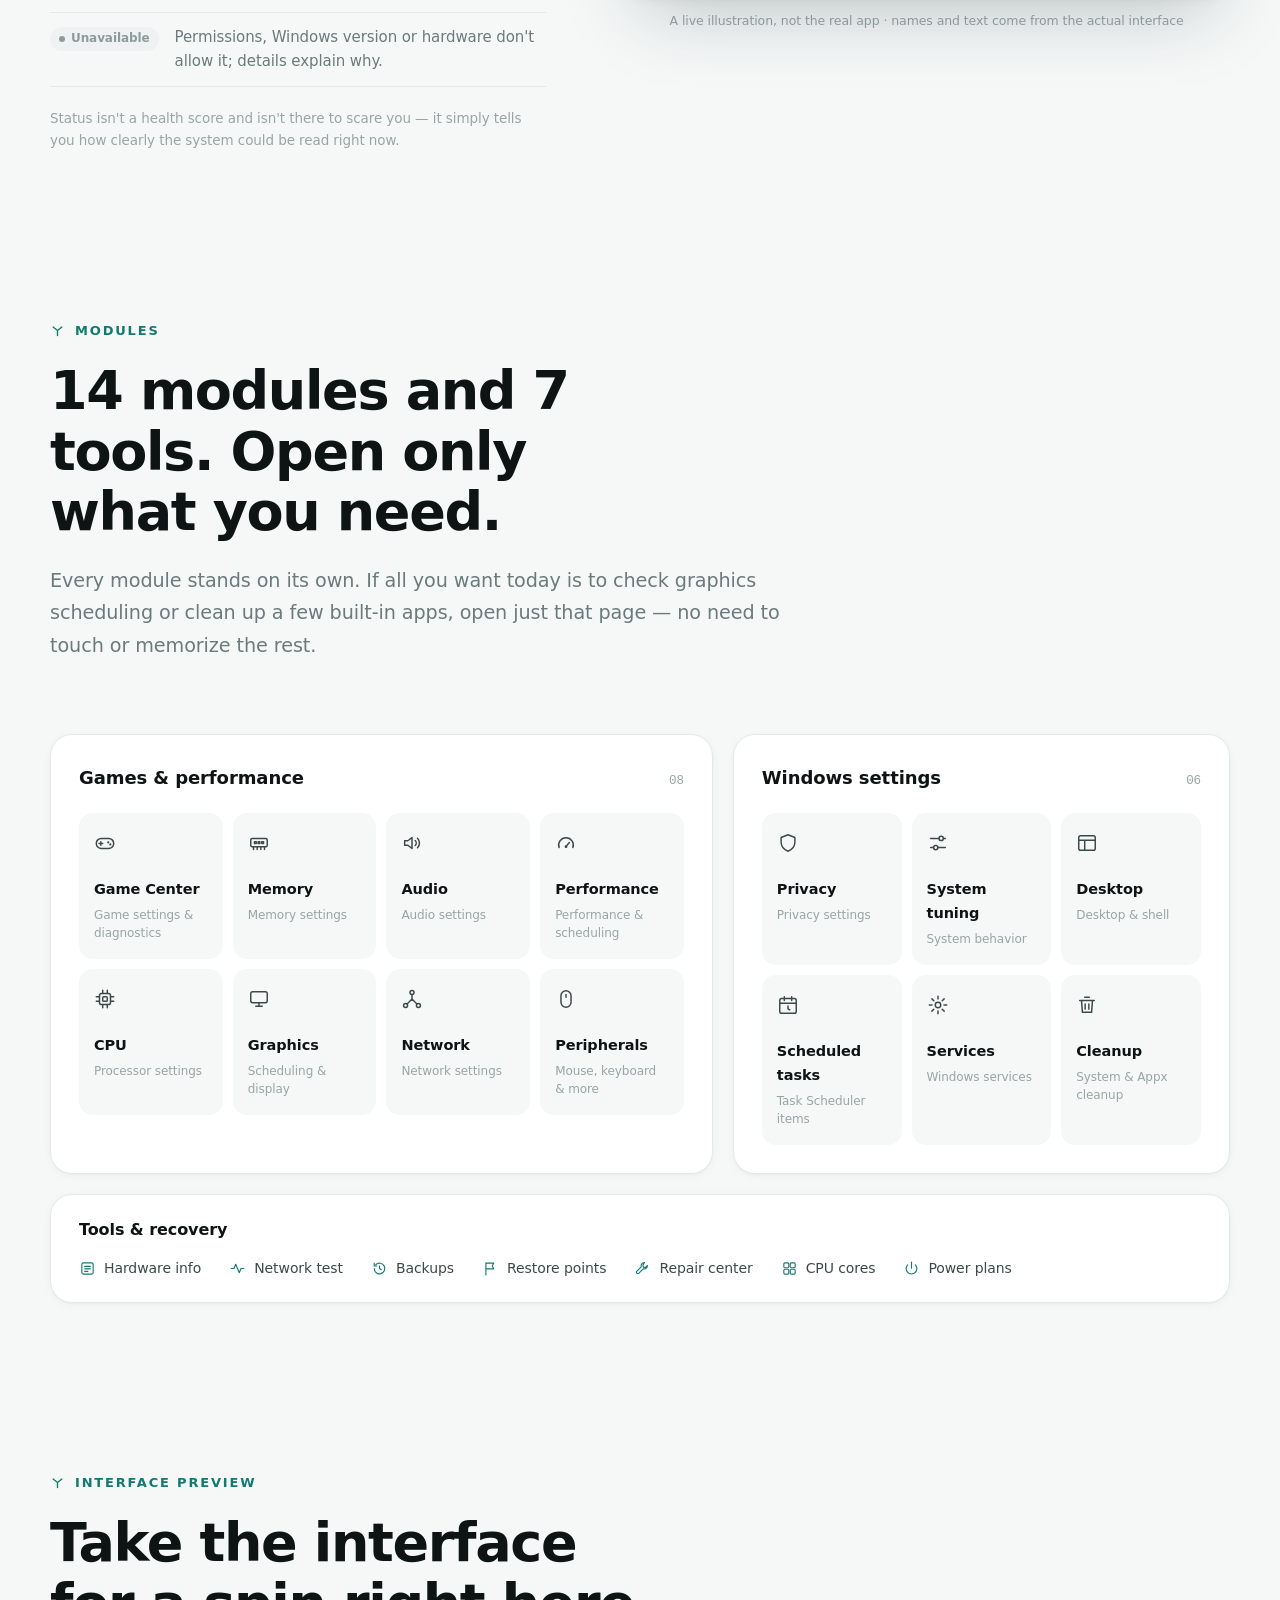
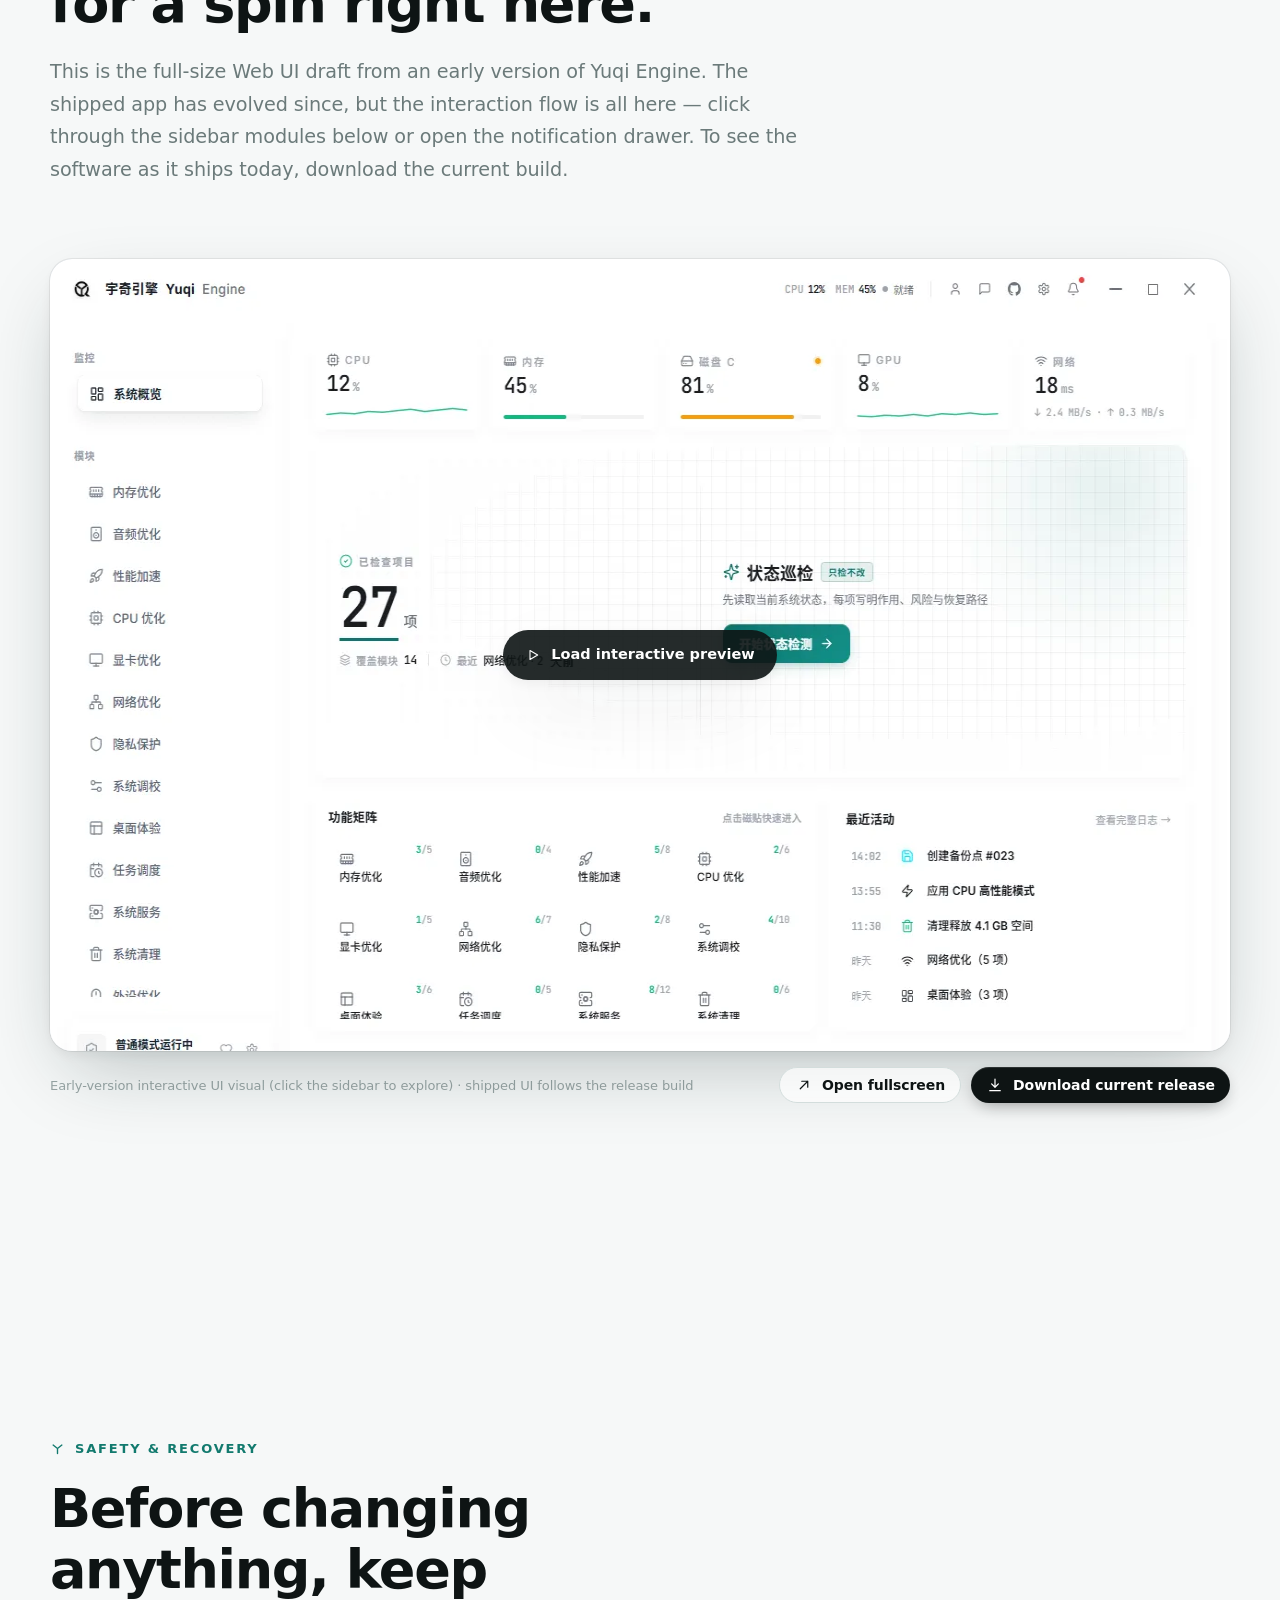
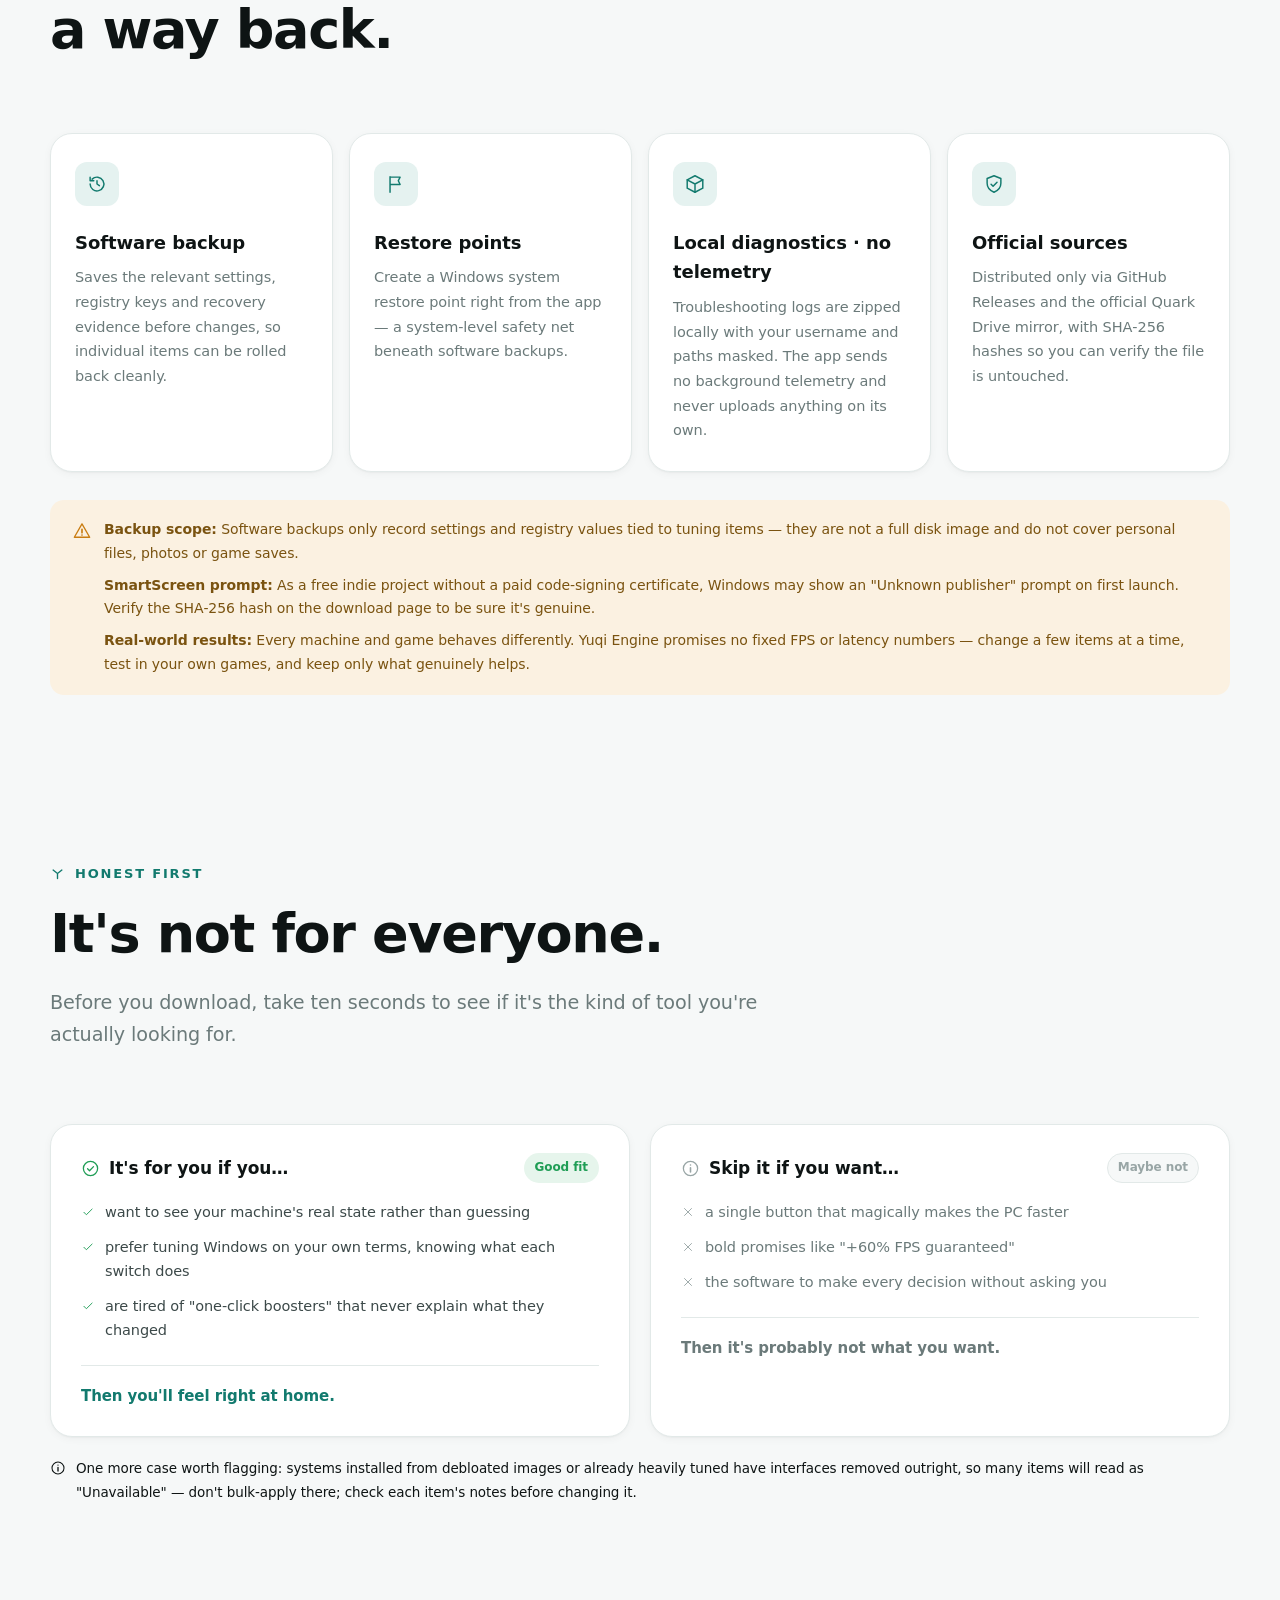
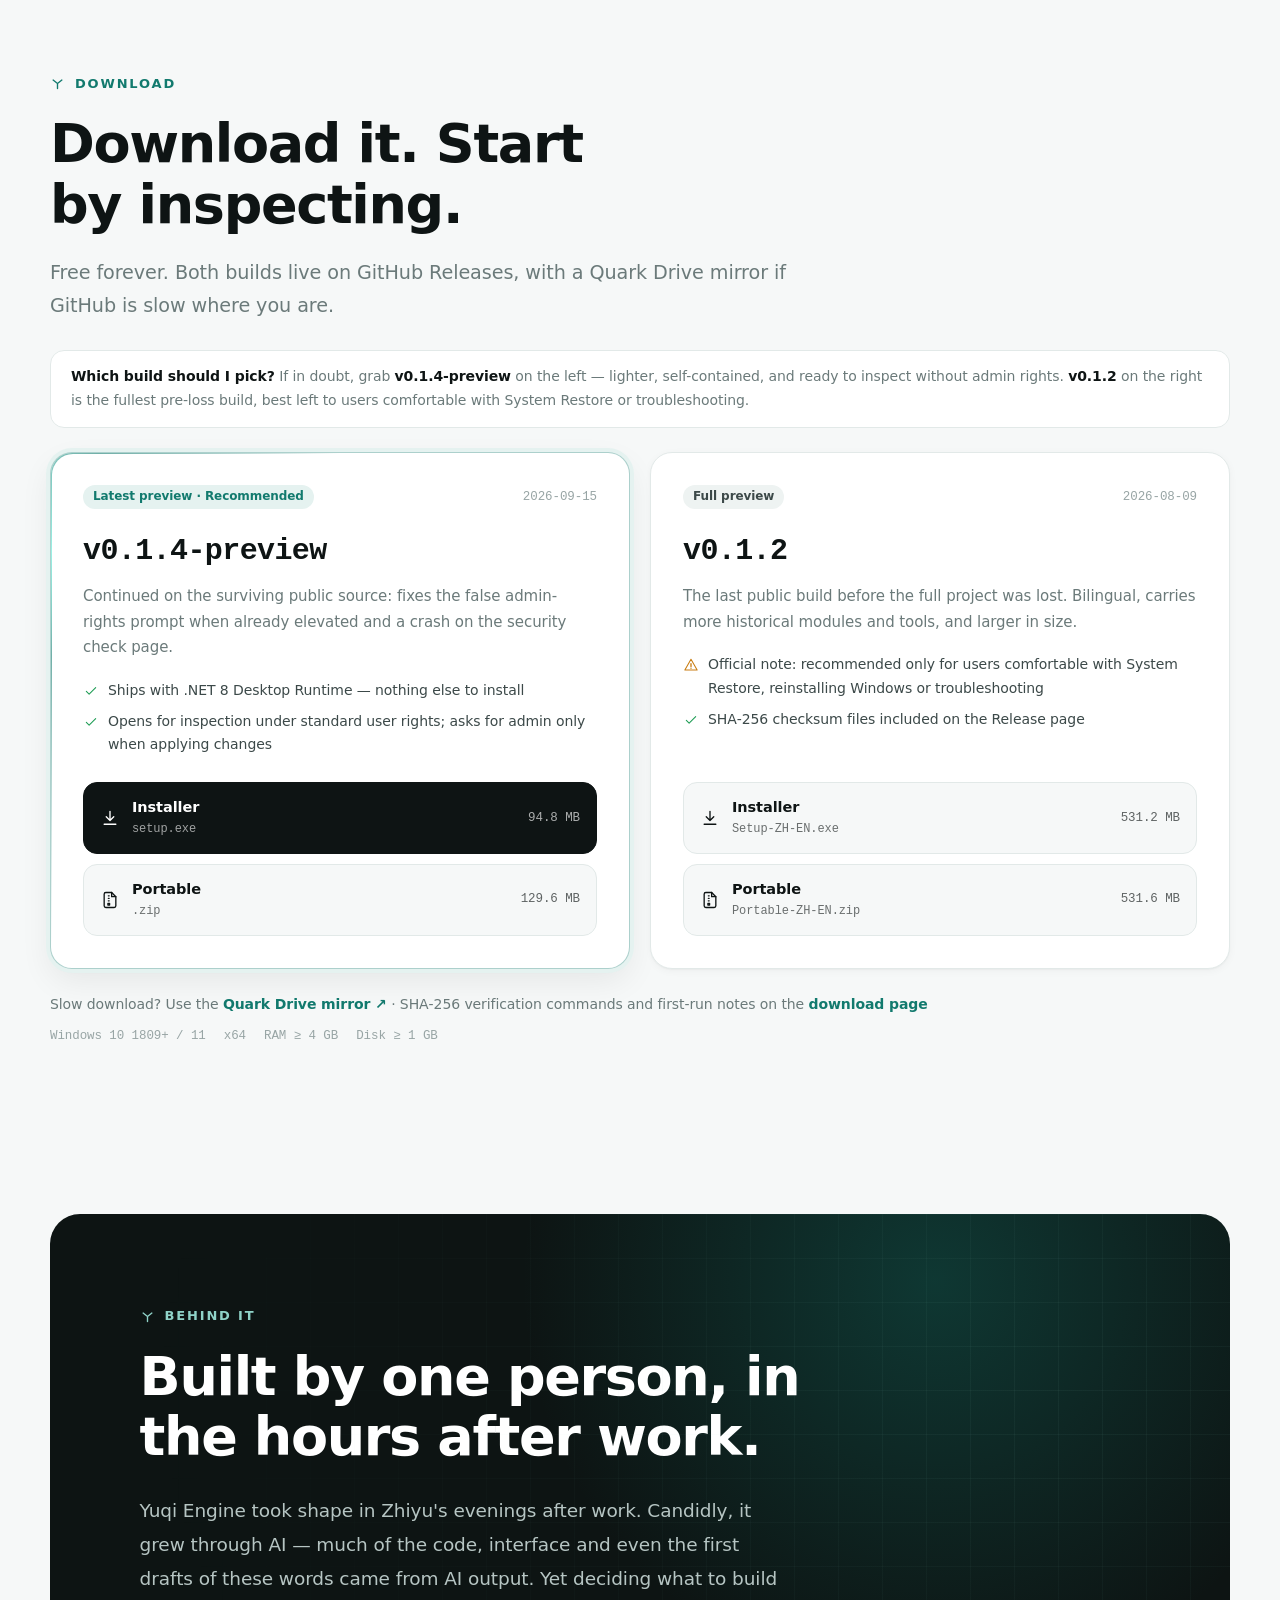
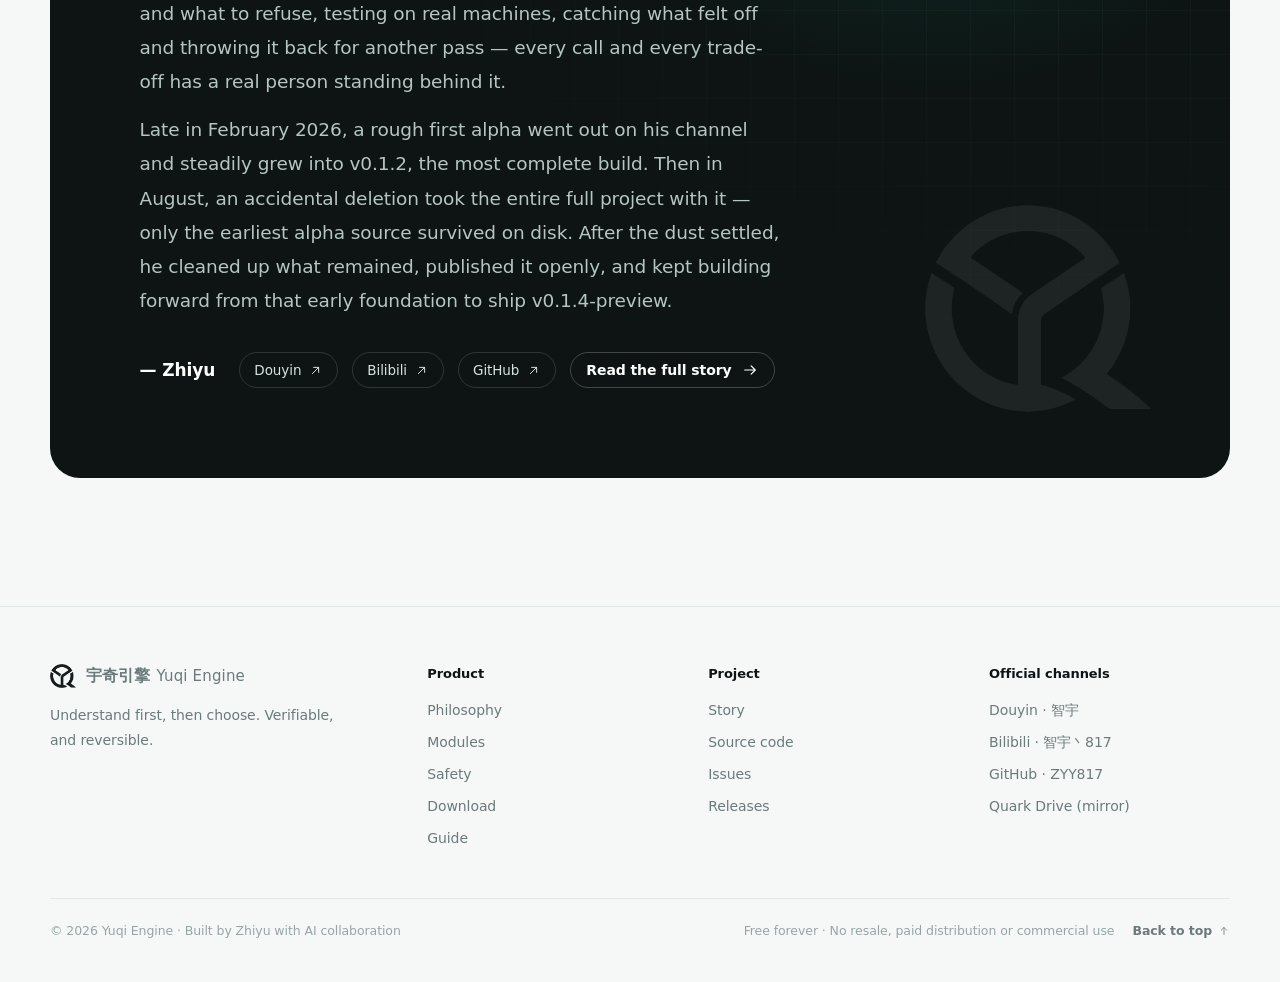
==== commit b031a6d0: "perf: second-pass jank hunt — compositor-only scroll path Scrolling: - sleepEmbed now pauses iframe " ====
--- a/index.html
+++ b/index.html
@@ -14,7 +14,7 @@
 <link rel="stylesheet" href="assets/css/style.css">
 </head>
 <body>
-<script src="assets/js/icons.js"></script>
+<script src="assets/js/icons.js" defer></script>
 
 <!-- ============ NAV ============ -->
 <header class="nav">
@@ -489,8 +489,11 @@
 
     <div class="live-stage reveal" style="--d:120ms">
       <div class="live-frame">
-        <div class="app-embed" data-embed="interface">
+        <div class="app-embed poster" data-embed="interface">
           <iframe data-src="app/?embed=1" title="宇奇引擎早期版本界面视觉稿 · 可交互预览 Yuqi Engine early UI preview" tabindex="-1"></iframe>
+          <button type="button" class="embed-load" aria-label="加载交互预览 Load interactive preview">
+            <span class="load-pill"><svg class="icon"><use href="#i-play"/></svg><span class="zh">加载交互预览</span><span class="en">Load interactive preview</span></span>
+          </button>
           <div class="embed-live" aria-hidden="true"><i></i><span class="zh">界面可直接点击体验</span><span class="en">Interactive — click around</span></div>
           <picture>
             <source type="image/webp" srcset="assets/img/app-preview.webp">
@@ -659,7 +662,7 @@
   <div class="wrap">
     <div class="author reveal">
       <div class="grid-bg"></div>
-      <img class="author-logo" src="assets/img/logo-light.png" alt="">
+      <img class="author-logo" src="assets/img/logo-light.png" alt="" loading="lazy" decoding="async">
       <div class="kicker"><svg class="ymark"><use href="#i-ymark"/></svg><span class="zh">幕后</span><span class="en">Behind it</span></div>
       <h2 class="h2"><span class="zh">一个人，在下班后慢慢磨出来的。</span><span class="en">Built by one person, in the hours after work.</span></h2>
       <div class="author-body">
--- a/assets/css/style.css
+++ b/assets/css/style.css
@@ -69,7 +69,6 @@
   line-height: 1.65;
   -webkit-font-smoothing: antialiased;
   -moz-osx-font-smoothing: grayscale;
-  text-rendering: optimizeLegibility;
   overflow-x: hidden;
 }
 img {
@@ -154,9 +153,9 @@
   transition: background 0.3s var(--ease), box-shadow 0.3s var(--ease);
 }
 .nav.scrolled {
-  background: rgba(246, 248, 248, 0.78);
-  backdrop-filter: saturate(160%) blur(16px);
-  -webkit-backdrop-filter: saturate(160%) blur(16px);
+  background: rgba(246, 248, 248, 0.9);
+  backdrop-filter: blur(8px);
+  -webkit-backdrop-filter: blur(8px);
   box-shadow: 0 1px 0 var(--line);
 }
 .nav-inner {
@@ -371,6 +370,11 @@
   pointer-events: none;
   background-image: url("data:image/svg+xml,%3Csvg viewBox='0 0 200 200' xmlns='http://www.w3.org/2000/svg'%3E%3Cfilter id='n'%3E%3CfeTurbulence type='fractalNoise' baseFrequency='0.9' numOctaves='3' stitchTiles='stitch'/%3E%3C/filter%3E%3Crect width='100%25' height='100%25' filter='url(%23n)' opacity='0.028'/%3E%3C/svg%3E");
 }
+/* a viewport-sized overlay costs a fullscreen alpha-blend every frame —
+   drop it during scroll (invisible at 2.8% opacity anyway) */
+html.is-scrolling body::before {
+  display: none;
+}
 
 /* ---------- section scaffolding ---------- */
 .section {
@@ -488,6 +492,9 @@
 .hero .grid-bg {
   -webkit-mask-image: radial-gradient(ellipse 70% 60% at 50% 72%, #000 20%, transparent 75%);
   mask-image: radial-gradient(ellipse 70% 60% at 50% 72%, #000 20%, transparent 75%);
+  /* pinned to its own layer so the per-frame --py parallax update stays
+     compositor-side instead of re-rasterizing the masked grid */
+  will-change: translate;
 }
 .hero-glow {
   position: absolute;
@@ -1081,7 +1088,7 @@
   place-items: center;
   color: var(--ink-4);
   position: relative;
-  transition: all 0.6s var(--ease);
+  transition: color 0.6s var(--ease), background 0.6s var(--ease), border-color 0.6s var(--ease), box-shadow 0.6s var(--ease);
 }
 .fstep .flow-node {
   position: absolute;
@@ -1503,7 +1510,9 @@
   opacity: 0;
   overflow: hidden;
   transform: translateX(6px);
-  transition: opacity 0.28s var(--ease), transform 0.28s var(--ease), max-width 0.3s var(--ease), padding 0.3s var(--ease), background 0.3s, color 0.3s, border-color 0.3s;
+  /* max-width/padding apply instantly — animating them would relayout
+     the flex row every frame; opacity+transform do the visual work */
+  transition: opacity 0.28s var(--ease), transform 0.28s var(--ease), background 0.3s, color 0.3s, border-color 0.3s;
   pointer-events: none;
 }
 .reason-chip.chip-ok {
@@ -1843,9 +1852,7 @@
   max-width: 330px;
   padding: 14px 16px;
   border-radius: 14px;
-  background: rgba(14, 20, 20, 0.88);
-  backdrop-filter: blur(8px);
-  -webkit-backdrop-filter: blur(8px);
+  background: rgba(14, 20, 20, 0.94);
   color: #eef4f3;
   font-size: 13.5px;
   line-height: 1.6;
@@ -1884,8 +1891,27 @@
   border-bottom: 1px solid var(--line);
   padding: 14px 0;
   margin-bottom: clamp(96px, 13vw, 168px);
-  -webkit-mask-image: linear-gradient(90deg, transparent, #000 8%, #000 92%, transparent);
-  mask-image: linear-gradient(90deg, transparent, #000 8%, #000 92%, transparent);
+  position: relative;
+}
+/* static gradient fades instead of mask-image — a mask forces the whole
+   masked group to re-raster whenever the track moves */
+.ticker::before,
+.ticker::after {
+  content: "";
+  position: absolute;
+  top: 0;
+  bottom: 0;
+  width: 8%;
+  z-index: 2;
+  pointer-events: none;
+}
+.ticker::before {
+  left: 0;
+  background: linear-gradient(90deg, var(--bg), transparent);
+}
+.ticker::after {
+  right: 0;
+  background: linear-gradient(270deg, var(--bg), transparent);
 }
 .ticker-track {
   display: flex;
@@ -1924,6 +1950,37 @@
   }
 }
 
+/* users who ask the OS to reduce transparency get zero backdrop work */
+@media (prefers-reduced-transparency: reduce) {
+  .nav.scrolled,
+  .mobile-menu {
+    backdrop-filter: none;
+    -webkit-backdrop-filter: none;
+  }
+}
+
+/* while the user is actively scrolling, freeze every ambient animation —
+   the compositor then only has to translate already-painted layers */
+html.is-scrolling .ticker-track,
+html.is-scrolling .beam,
+html.is-scrolling .float-chip,
+html.is-scrolling .embed-live i,
+html.is-scrolling .live-hint,
+html.is-scrolling .st-read i,
+html.is-scrolling .t-caret {
+  animation-play-state: paused !important;
+}
+
+/* ambient animations also sleep once their section leaves the viewport —
+   no point compositing a marquee/beam/blink nobody can see */
+.ticker.anim-off .ticker-track,
+.ver.primary.anim-off .beam,
+.term.anim-off .t-caret,
+.hero.anim-off .float-chip,
+.app-embed.anim-off .embed-live i {
+  animation-play-state: paused !important;
+}
+
 /* ==========================================================
    LIVE PREVIEW (real app UI embedded)
    ========================================================== */
@@ -1970,9 +2027,7 @@
   gap: 7px;
   padding: 5px 12px;
   border-radius: 999px;
-  background: rgba(14, 20, 20, 0.68);
-  -webkit-backdrop-filter: blur(8px);
-  backdrop-filter: blur(8px);
+  background: rgba(14, 20, 20, 0.85);
   color: #fff;
   font-size: 11.5px;
   font-weight: 600;
@@ -2001,7 +2056,8 @@
 .app-embed.poster .fallback-shot {
   display: block;
 }
-.app-embed.poster .live-hint {
+.app-embed.poster .live-hint,
+.app-embed.poster .embed-live {
   display: none;
 }
 .embed-load {
@@ -2032,9 +2088,7 @@
   gap: 10px;
   padding: 13px 22px;
   border-radius: 999px;
-  background: rgba(14, 20, 20, 0.82);
-  -webkit-backdrop-filter: blur(10px);
-  backdrop-filter: blur(10px);
+  background: rgba(14, 20, 20, 0.9);
   color: #fff;
   font-size: 14.5px;
   font-weight: 600;
@@ -2075,13 +2129,11 @@
   gap: 7px;
   padding: 8px 14px;
   border-radius: 999px;
-  background: rgba(14, 20, 20, 0.72);
+  background: rgba(14, 20, 20, 0.85);
   color: #fff;
   font-size: 12.5px;
   font-weight: 550;
   letter-spacing: 0.02em;
-  -webkit-backdrop-filter: blur(10px);
-  backdrop-filter: blur(10px);
   pointer-events: none;
   opacity: 0;
   animation: liveHintIn 0.6s var(--ease) 1.2s forwards, liveHintOut 0.8s var(--ease) 7s forwards;
@@ -3114,8 +3166,8 @@
     gap: 2px;
     padding: 12px 24px 24px;
     background: rgba(246, 248, 248, 0.97);
-    backdrop-filter: blur(16px);
-    -webkit-backdrop-filter: blur(16px);
+    backdrop-filter: blur(8px);
+    -webkit-backdrop-filter: blur(8px);
     border-bottom: 1px solid var(--line);
     transform: translateY(-8px);
     opacity: 0;
@@ -3326,7 +3378,10 @@
 /* border beam — featured version card only */
 .ver.primary .beam {
   position: absolute;
-  inset: -75%;
+  /* 75% overscan is more than double what's needed to cover the card
+     while rotating — -35% still clears the circumcircle and cuts the
+     composited layer's pixel area by ~60% */
+  inset: -35%;
   z-index: 0;
   background: conic-gradient(
     from 0deg,
